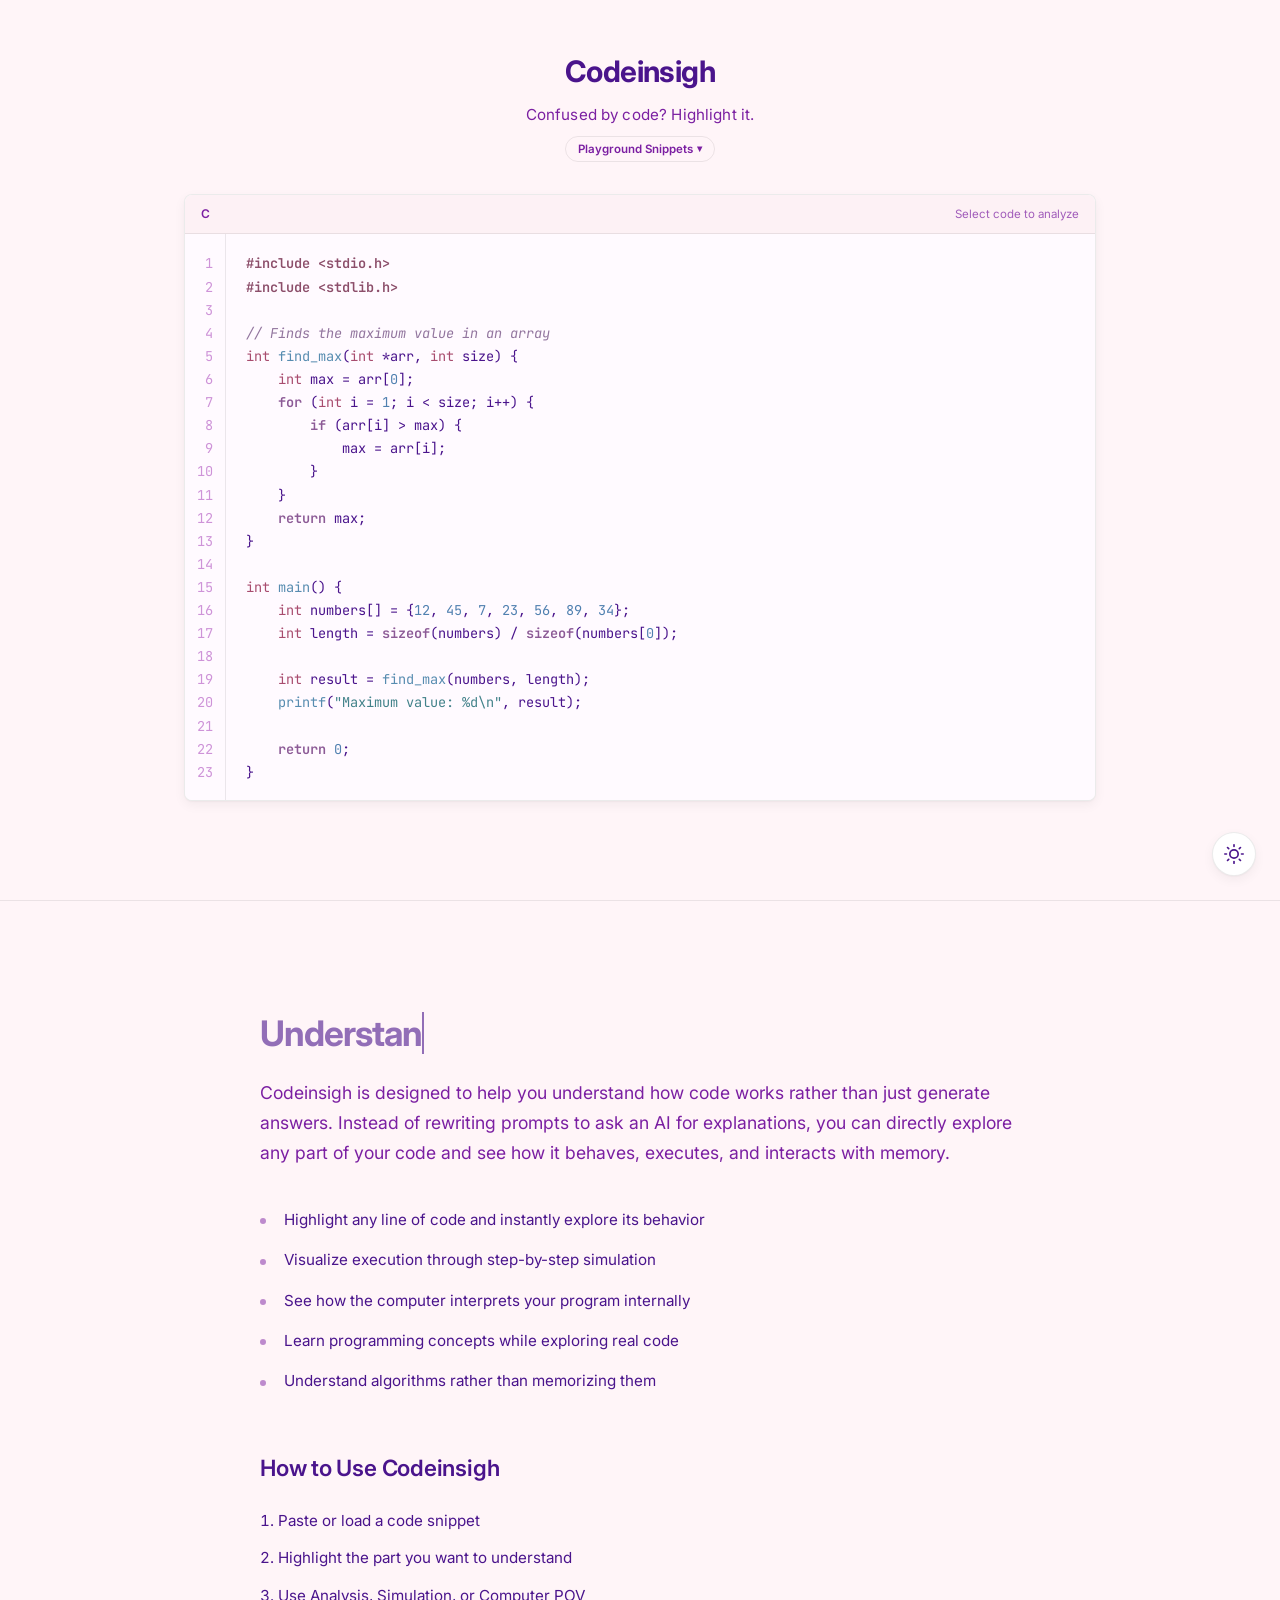
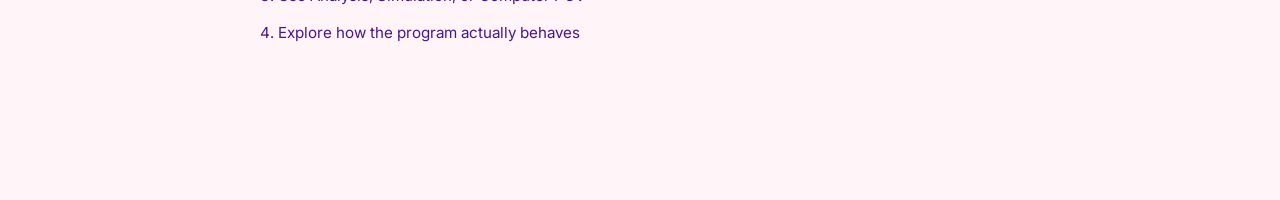
==== index.html @ f317683a "initial commit" ====
<!DOCTYPE html>
<html lang="en">

<head>
  <meta charset="UTF-8" />
  <meta name="viewport" content="width=device-width, initial-scale=1.0" />
  <title>Codeinsigh — Understand C Code</title>
  <meta name="description"
    content="Paste C code, highlight any portion, and get clear explanations. A calm, academic tool for learning C." />

  <!-- Fonts -->
  <link rel="preconnect" href="https://fonts.googleapis.com" />
  <link rel="preconnect" href="https://fonts.gstatic.com" crossorigin />
  <link
    href="https://fonts.googleapis.com/css2?family=Inter:wght@400;600;700&family=JetBrains+Mono:wght@400;600&display=swap"
    rel="stylesheet" />

  <link rel="stylesheet" href="style.css?v=15" />
</head>

<body>

  <!-- ===== Editor Page (Snap Section) ===== -->
  <div class="snap-page editor-page">
    <!-- ===== Header ===== -->
    <header class="header">
      <h1 class="header__title">Codeinsigh</h1>
      <p class="header__subtitle">Confused by code? Highlight it.</p>

      <!-- Playground Snippets dropdown trigger -->
      <div class="snip-dropdown" id="snip-dropdown">
        <button class="snip-trigger" id="snip-trigger">Playground Snippets <span class="snip-caret">▾</span></button>
        <div class="snip-menu" id="snip-menu">
          <!-- Items injected by snippets.js -->
        </div>
      </div>
    </header>

    <!-- ===== Main ===== -->
    <main class="main">

      <!-- Editor Card -->
      <div class="editor-card" id="editor-card">
        <div class="editor-card__toolbar">
          <span class="editor-card__lang">C</span>
          <div class="editor-card__toolbar-right">
            <span class="editor-card__hint">Select code to analyze</span>
          </div>
        </div>
        <div class="code-area" id="code-area">
          <div class="line-numbers" id="line-numbers" aria-hidden="true"></div>
          <div class="code-wrapper">
            <div class="code-content" id="code-editor" contenteditable="true" spellcheck="false" role="textbox"
              aria-label="C code editor"></div>
            <div class="annotation-layer" id="annotation-layer" aria-label="Code annotations"></div>
          </div>
        </div>
      </div>

      <!-- Hidden Analyze button -->
      <button class="explain-btn" id="explain-btn" style="display:none !important" aria-hidden="true">Analyze</button>

    </main>
  </div>

  <!-- ===== About Section ===== -->
  <section class="snap-page about-section">
    <div class="about-container">
      <h2 class="about-title">Understand Code, Not Just Run It</h2>
      <p class="about-intro">
        Codeinsigh is designed to help you understand how code works rather than just generate answers.
        Instead of rewriting prompts to ask an AI for explanations, you can directly explore any part of your code and see how it behaves, executes, and interacts with memory.
      </p>

      <ul class="about-benefits">
        <li>Highlight any line of code and instantly explore its behavior</li>
        <li>Visualize execution through step-by-step simulation</li>
        <li>See how the computer interprets your program internally</li>
        <li>Learn programming concepts while exploring real code</li>
        <li>Understand algorithms rather than memorizing them</li>
      </ul>

      <h3 class="about-subtitle">How to Use Codeinsigh</h3>
      <ol class="about-steps">
        <li>Paste or load a code snippet</li>
        <li>Highlight the part you want to understand</li>
        <li>Use Analysis, Simulation, or Computer POV</li>
        <li>Explore how the program actually behaves</li>
      </ol>
    </div>
  </section>

  <!-- ===== Analysis / Simulation Panel ===== -->
  <div class="panel-overlay" id="panel-overlay"></div>

  <aside class="explanation-panel" id="explanation-panel" aria-label="Analysis panel">
    <div class="panel__header">
      <!-- Tab toggles -->
      <div class="panel-tabs" id="panel-tabs">
        <button class="panel-tab panel-tab--active" id="tab-analysis" data-tab="analysis">Analysis</button>
        <button class="panel-tab" id="tab-simulate" data-tab="simulate">▶ Simulate</button>
        <button class="panel-tab" id="tab-cpov" data-tab="cpov">⚙ Computer POV</button>
      </div>
      <button class="panel__close" id="panel-close" aria-label="Close panel">&times;</button>
    </div>
    <pre class="panel__snippet" id="panel-snippet"></pre>

    <!-- Analysis view (default) -->
    <div class="panel__body panel-view" id="panel-body" data-view="analysis">
    </div>

    <!-- Simulation view -->
    <div class="panel-view panel-view--sim" id="sim-view" data-view="simulate" style="display:none">
      <div class="sim-controls" id="sim-controls">
        <button class="sim-ctrl-btn" id="sim-prev" title="Previous Step">⏮ Prev</button>
        <button class="sim-ctrl-btn sim-ctrl-btn--run" id="sim-run" title="Run All">▶ Run</button>
        <button class="sim-ctrl-btn sim-ctrl-btn--pause" id="sim-pause" title="Pause">⏸ Pause</button>
        <button class="sim-ctrl-btn" id="sim-next" title="Next Step">⏭ Next</button>
        <button class="sim-ctrl-btn sim-ctrl-btn--skip" id="sim-skip-loop" title="Skip Loop">⏩ Skip Loop</button>
      </div>
      <div class="sim-progress" id="sim-progress">
        <div class="sim-progress__bar" id="sim-progress-bar"></div>
      </div>
      <div class="sim-body" id="sim-body"></div>
    </div>

    <!-- Computer POV view -->
    <div class="panel-view panel__body" id="cpov-view" data-view="cpov" style="display:none"></div>
  </aside>

  <script src="script.js?v=15"></script>
  <script src="simulator.js?v=11"></script>
  <script src="computer-pov.js?v=10"></script>
  <script src="theme.js?v=10"></script>
  <script src="snippets.js?v=11"></script>
</body>

</html>
---- style.css ----
/* ===== Codeinsigh — Minimal C Code Analyzer ===== */

/* ---------- Reset & Base ---------- */
*,
*::before,
*::after {
  margin: 0;
  padding: 0;
  box-sizing: border-box;
}

:root {
  /* Pastel palette */
  --bg: #f5f3ef;
  --surface: #ffffff;
  --surface-alt: #f0ece6;
  --border: rgba(0,0,0,0.06);
  --text: #3b3632;
  --text-muted: #8a8279;
  --accent: #7c9a8e;
  --accent-light: #d4e4dc;
  --accent-hover: #6a877b;
  --code-bg: #faf9f7;
  --line-num: #c5bfb6;
  --selection: #c8ddd3;
  --panel-bg: #fdfcfa;
  --shadow: 0 1px 2px rgba(0,0,0,0.04), 0 4px 12px rgba(0,0,0,0.05);
  --shadow-lg: 0 4px 6px rgba(0,0,0,0.02), 0 10px 15px -3px rgba(0,0,0,0.03);
  --radius: 8px;
  --radius-sm: 6px;
  --transition: .25s cubic-bezier(.4, 0, .2, 1);

  /* Light Pink Theme (Default) */
  --bg: #fff5f8;
  --surface: #ffffff;
  --surface-alt: #fdf1f5;
  --border: rgba(0,0,0,0.08);
  --text: #4a148c;
  --text-muted: #7b1fa2;
  --accent: #fe9ec7;
  --accent-light: #fce4ec;
  --accent-hover: #f48fb1;
  --code-bg: #fffaff;
  --line-num: #ce93d8;
  --selection: #f8bbd0;
  --panel-bg: #ffffff;

  /* Syntax Highlighting (Matte Light Pink) */
  --syn-keyword: #8c5a96;
  --syn-type: #a84c6e;
  --syn-string: #42828a;
  --syn-number: #5080b0;
  --syn-comment: #92759e;
  --syn-preproc: #8c4e6a;
  --syn-function: #578cb0;
  --syn-operator: #8a6a96;
  --syn-punct: #90669c;
}

/* ---------- Themes ---------- */

[data-theme="dark"] {
  --bg: #04141c;
  --surface: #061e29;
  --surface-alt: #0a2938;
  --border: rgba(255,255,255,0.08);
  --text: #cfd8dc;
  --text-muted: #78909c;
  --accent: #4fc3f7;
  --accent-light: #13425a;
  --accent-hover: #81d4fa;
  --code-bg: #030e14;
  --line-num: #455a64;
  --selection: #1c3d4f;
  --panel-bg: #061e29;

  /* Ultra-Matte, soft dark mode syntax colors */
  --syn-keyword: #778fbc;
  --syn-type: #75a2a8;
  --syn-string: #9db58a;
  --syn-number: #c29080;
  --syn-comment: #526f7a;
  --syn-preproc: #a58eaf;
  --syn-function: #8fa1c4;
  --syn-operator: #5e828f;
  --syn-punct: #6f8a91;
}

html {
  font-size: 16px;
  scroll-behavior: smooth;
}

.snap-page {
  min-height: 100vh;
}

body {
  font-family: 'Inter', -apple-system, BlinkMacSystemFont, 'Segoe UI', sans-serif;
  background: var(--bg);
  color: var(--text);
  min-height: 100vh;
  line-height: 1.6;
  -webkit-font-smoothing: antialiased;
}

/* ---------- Header ---------- */
.header {
  text-align: center;
  padding: 3rem 1.5rem 2rem;
}

.header__title {
  font-size: 1.85rem;
  font-weight: 700;
  letter-spacing: -.02em;
  color: var(--text);
}

.header__subtitle {
  margin-top: .45rem;
  font-size: .95rem;
  color: var(--text-muted);
  font-weight: 400;
  letter-spacing: .01em;
}

/* ---------- Main Container ---------- */
.main {
  max-width: 960px;
  margin: 0 auto;
  padding: 0 1.5rem 4rem;
  position: relative;
}

/* ---------- Editor Card ---------- */
.editor-card {
  background: var(--surface);
  border: 1px solid var(--border);
  border-radius: var(--radius);
  box-shadow: var(--shadow);
  overflow: hidden;
  transition: box-shadow var(--transition);
}

.editor-card:focus-within {
  box-shadow: var(--shadow);
}

.editor-card__toolbar {
  display: flex;
  align-items: center;
  justify-content: space-between;
  padding: .6rem 1rem;
  background: var(--surface-alt);
  border-bottom: 1px solid var(--border);
}

.editor-card__lang {
  font-size: .75rem;
  font-weight: 600;
  text-transform: uppercase;
  letter-spacing: .06em;
  color: var(--text-muted);
}

.editor-card__hint {
  font-size: .72rem;
  color: var(--text-muted);
  opacity: .7;
}

.editor-card__toolbar-right {
  display: flex;
  align-items: center;
  gap: .75rem;
}

.clear-annotations-btn {
  display: none;
  padding: .25rem .6rem;
  font-size: .68rem;
  font-weight: 600;
  font-family: 'Inter', sans-serif;
  color: var(--text-muted);
  background: transparent;
  border: 1px solid var(--border);
  border-radius: 4px;
  cursor: pointer;
  transition: background var(--transition), color var(--transition), border-color var(--transition);
}

.clear-annotations-btn.visible {
  display: inline-block;
}

.clear-annotations-btn:hover {
  background: var(--surface-alt);
  color: var(--text);
  border-color: var(--line-num);
}

/* ---------- Code Area ---------- */
.code-area {
  display: flex;
  min-height: 380px;
  max-height: 65vh;
  overflow: auto;
  font-family: 'JetBrains Mono', 'Fira Code', 'Cascadia Code', 'Consolas', monospace;
  font-size: .85rem;
  line-height: 1.7;
}

.code-area::-webkit-scrollbar {
  width: 6px;
  height: 6px;
}

.code-area::-webkit-scrollbar-track {
  background: transparent;
}

.code-area::-webkit-scrollbar-thumb {
  background: var(--border);
  border-radius: 3px;
}

.line-numbers {
  flex-shrink: 0;
  padding: 1.15rem .75rem 1rem;
  text-align: right;
  user-select: none;
  color: var(--line-num);
  background: var(--code-bg);
  border-right: 1px solid var(--border);
  font-variant-numeric: tabular-nums;
  overflow: visible;
}

.line-numbers span {
  display: block;
}

.code-wrapper {
  position: relative;
  flex: 1;
  min-width: 0;
}

.code-content {
  padding: 1.15rem 1.25rem 1rem;
  background: var(--code-bg);
  white-space: pre;
  tab-size: 4;
  outline: none;
  caret-color: var(--accent);
  min-width: 0;
  min-height: 100%;
  overflow-x: auto;
  font-variant-ligatures: none;
  font-feature-settings: 'liga' 0, 'calt' 0;
}

/* ---------- Annotation Layer ---------- */
.annotation-layer {
  position: absolute;
  top: 0;
  left: 0;
  right: 0;
  bottom: 0;
  pointer-events: none;
  z-index: 5;
}

.annotation-bubble {
  position: absolute;
  right: 12px;
  display: flex;
  align-items: center;
  gap: .35rem;
  max-width: 240px;
  padding: .2rem .6rem;
  font-family: 'Inter', sans-serif;
  font-size: .68rem;
  font-weight: 500;
  line-height: 1.4;
  color: #5a6e60;
  background: #eef5ee;
  border: 1px solid #d5e5d5;
  border-radius: 4px;
  white-space: nowrap;
  overflow: hidden;
  text-overflow: ellipsis;
  pointer-events: auto;
  opacity: 0;
  transform: translateX(6px);
  animation: annotationIn .35s ease forwards;
  cursor: default;
}

.annotation-bubble::before {
  content: '←';
  flex-shrink: 0;
  font-size: .64rem;
  opacity: .5;
}

.annotation-bubble__dismiss {
  flex-shrink: 0;
  width: 14px;
  height: 14px;
  margin-left: .15rem;
  border: none;
  background: transparent;
  font-size: .6rem;
  color: #8aa88a;
  cursor: pointer;
  display: flex;
  align-items: center;
  justify-content: center;
  border-radius: 50%;
  transition: background var(--transition), color var(--transition);
  padding: 0;
}

.annotation-bubble__dismiss:hover {
  background: #d5e5d5;
  color: #3b5e3b;
}

@keyframes annotationIn {
  to {
    opacity: 1;
    transform: translateX(0);
  }
}

.code-content::selection {
  background: var(--selection);
}

.code-content *::selection {
  background: var(--selection);
}

/* Placeholder state */
.code-content:empty::before {
  content: '// Paste your C code here…';
  color: var(--line-num);
  pointer-events: none;
}

/* ---------- Syntax Highlighting (C) ---------- */
.syn-keyword {
  color: var(--syn-keyword);
  font-weight: 600;
}

.syn-type {
  color: var(--syn-type);
}

.syn-string {
  color: var(--syn-string);
}

.syn-number {
  color: var(--syn-number);
}

.syn-comment {
  color: var(--syn-comment);
  font-style: italic;
}

.syn-preproc {
  color: var(--syn-preproc);
  font-weight: 600;
}

.syn-function {
  color: var(--syn-function);
}

.syn-operator {
  color: var(--syn-operator);
}

.syn-punct {
  color: var(--syn-punct);
}

/* ---------- Floating Analyze Button ---------- */
.explain-btn {
  position: absolute;
  display: none;
  align-items: center;
  gap: .35rem;
  padding: .4rem .85rem;
  font-size: .78rem;
  font-weight: 600;
  font-family: 'Inter', sans-serif;
  color: var(--surface);
  background: var(--accent);
  border: none;
  border-radius: var(--radius-sm);
  cursor: pointer;
  box-shadow: var(--shadow);
  z-index: 100;
  transition: background var(--transition), transform var(--transition), opacity var(--transition);
  opacity: 0;
  transform: translateY(4px);
  white-space: nowrap;
}

.explain-btn.visible {
  display: flex;
  opacity: 1;
  transform: translateY(0);
}

.explain-btn:hover {
  background: var(--accent-hover);
}

.explain-btn::before {
  content: '⌕';
  font-size: .82rem;
  font-weight: 700;
}

/* Loading state */
.explain-btn.loading {
  pointer-events: none;
  opacity: .75;
}

.explain-btn.loading::before {
  content: '';
  width: 12px;
  height: 12px;
  border: 2px solid rgba(255, 255, 255, .3);
  border-top-color: #fff;
  border-radius: 50%;
  animation: btnSpin .6s linear infinite;
}

@keyframes btnSpin {
  to {
    transform: rotate(360deg);
  }
}

/* ---------- Explanation Panel ---------- */
.panel-overlay {
  position: fixed;
  inset: 0;
  background: rgba(59, 54, 50, .12);
  z-index: 200;
  opacity: 0;
  pointer-events: none;
  transition: opacity .3s ease;
}

.panel-overlay.open {
  opacity: 1;
  pointer-events: auto;
}

.explanation-panel {
  position: fixed;
  top: 0;
  right: 0;
  width: min(440px, 90vw);
  height: 100vh;
  background: var(--panel-bg);
  box-shadow: var(--shadow);
  z-index: 210;
  opacity: 0;
  transform: translateX(100%);
  transition: transform .4s cubic-bezier(.4, 0, .2, 1), opacity .4s cubic-bezier(.4, 0, .2, 1);
  display: flex;
  flex-direction: column;
  overflow: hidden;
}

.explanation-panel.open {
  transform: translateX(0);
  opacity: 1;
}

/* Panel header */
.panel__header {
  display: flex;
  align-items: center;
  justify-content: space-between;
  padding: .75rem 1.25rem;
  border-bottom: 1px solid var(--border);
  gap: .5rem;
  flex-shrink: 0;
}

.panel__title {
  font-size: 1rem;
  font-weight: 700;
  color: var(--text);
}

.panel__close {
  width: 30px;
  height: 30px;
  border: none;
  background: var(--surface-alt);
  border-radius: 50%;
  font-size: .9rem;
  color: var(--text-muted);
  cursor: pointer;
  display: flex;
  align-items: center;
  justify-content: center;
  transition: background var(--transition), color var(--transition);
}

.panel__close:hover {
  background: var(--border);
  color: var(--text);
}

/* Selected code snippet */
.panel__snippet {
  margin: 1rem 1.5rem 0;
  padding: .75rem 1rem;
  background: var(--code-bg);
  border: 1px solid var(--border);
  border-radius: var(--radius-sm);
  font-family: 'JetBrains Mono', 'Fira Code', monospace;
  font-size: .78rem;
  line-height: 1.6;
  white-space: pre-wrap;
  word-break: break-word;
  color: var(--text);
  max-height: 120px;
  overflow-y: auto;
  flex-shrink: 0;
}

/* Panel body */
.panel__body {
  flex: 1;
  overflow-y: auto;
  padding: 1.25rem 1.5rem 2rem;
}

.panel__body::-webkit-scrollbar {
  width: 5px;
}

.panel__body::-webkit-scrollbar-thumb {
  background: var(--border);
  border-radius: 3px;
}

/* ---- Insight Cards (shared) ---- */
.insight-card {
  background: var(--surface);
  border: 1px solid var(--border);
  border-radius: var(--radius-sm);
  padding: 1rem 1.15rem;
  margin-bottom: .85rem;
  transition: box-shadow var(--transition);
}

.insight-card:hover {
  box-shadow: var(--shadow);
}

.insight-card__label {
  display: flex;
  align-items: center;
  gap: .45rem;
  font-size: .68rem;
  font-weight: 700;
  text-transform: uppercase;
  letter-spacing: .07em;
  margin-bottom: .65rem;
}

.insight-card__label::before {
  content: '';
  width: 3px;
  height: 14px;
  border-radius: 2px;
  flex-shrink: 0;
}

/* ---- Quick Role ---- */
.insight-card--role .insight-card__label {
  color: #7c9a8e;
}

.insight-card--role .insight-card__label::before {
  background: #7c9a8e;
}

.insight-card__role-text {
  font-size: .84rem;
  line-height: 1.55;
  color: var(--text);
}

/* ---- Concepts Detected (tags / chips) ---- */
.insight-card--concepts .insight-card__label {
  color: var(--syn-keyword);
}

.insight-card--concepts .insight-card__label::before {
  background: var(--syn-keyword);
}

.concept-chips {
  display: flex;
  flex-wrap: wrap;
  gap: .4rem;
}

.concept-chip {
  display: inline-block;
  padding: .25rem .5rem .25rem .65rem;
  font-size: .72rem;
  font-weight: 500;
  color: var(--text);
  background: var(--surface);
  border: 1px solid var(--border);
  border-left: 3px solid var(--syn-keyword);
  border-radius: 4px;
  white-space: nowrap;
  line-height: 1.4;
  transition: transform var(--transition), box-shadow var(--transition), border-color var(--transition);
}

.concept-chip:hover {
  transform: translateY(-1px);
  box-shadow: var(--shadow);
  border-color: var(--syn-keyword);
}

/* ---- Execution Steps (numbered) ---- */
.insight-card--steps .insight-card__label {
  color: #6b8fa3;
}

.insight-card--steps .insight-card__label::before {
  background: #6b8fa3;
}

.step-list {
  list-style: none;
  counter-reset: step-counter;
  padding: 0;
  margin: 0;
}

.step-list__item {
  counter-increment: step-counter;
  display: flex;
  align-items: flex-start;
  gap: .6rem;
  padding: .4rem 0;
  font-size: .82rem;
  line-height: 1.5;
  color: var(--text);
}

.step-list__item+.step-list__item {
  border-top: 1px solid var(--border);
}

.step-list__item::before {
  content: counter(step-counter);
  flex-shrink: 0;
  display: flex;
  align-items: center;
  justify-content: center;
  width: 22px;
  height: 22px;
  margin-top: 1px;
  font-size: .68rem;
  font-weight: 700;
  color: #5a7f91;
  background: #dfedf3;
  border-radius: 50%;
}

/* ---- Possible Mistakes (bullets) ---- */
.insight-card--mistakes .insight-card__label {
  color: #b07d62;
}

.insight-card--mistakes .insight-card__label::before {
  background: #b07d62;
}

.mistake-list {
  list-style: none;
  padding: 0;
  margin: 0;
}

.mistake-list__item {
  display: flex;
  align-items: flex-start;
  gap: .55rem;
  padding: .35rem 0;
  font-size: .82rem;
  line-height: 1.5;
  color: var(--text);
}

.mistake-list__item::before {
  content: '';
  flex-shrink: 0;
  width: 6px;
  height: 6px;
  margin-top: 7px;
  background: #d4a88a;
  border-radius: 50%;
}

/* ---- Variable Flow Card ---- */
.insight-card--variable-flow .insight-card__label {
  color: #c0896a;
}

.insight-card--variable-flow .insight-card__label::before {
  background: #c0896a;
}

.var-flow-group {
  padding: .6rem 0;
  border-bottom: 1px solid var(--border);
}

.var-flow-group:last-child {
  border-bottom: none;
  padding-bottom: 0;
}

.var-flow-var-name {
  display: inline-block;
  padding: .2rem .55rem;
  font-family: 'JetBrains Mono', 'Fira Code', monospace;
  font-size: .74rem;
  font-weight: 600;
  color: #5a4a3a;
  background: #f5ebe0;
  border: 1px solid #e8ddd0;
  border-radius: 6px;
  margin-bottom: .5rem;
}

.var-flow-entry {
  display: flex;
  align-items: flex-start;
  gap: .5rem;
  padding: .35rem 0;
  cursor: pointer;
  border-radius: var(--radius-sm);
  transition: background var(--transition);
}

.var-flow-entry:hover {
  background: var(--surface-alt);
}

.var-flow-label {
  flex-shrink: 0;
  display: inline-block;
  padding: .15rem .5rem;
  font-size: .62rem;
  font-weight: 700;
  text-transform: uppercase;
  letter-spacing: .04em;
  border-radius: 4px;
  line-height: 1.5;
  margin-top: 2px;
  white-space: nowrap;
}

.var-flow-label--initialization {
  color: #4a7a62;
  background: #ddf0e4;
}

.var-flow-label--modification {
  color: #8a6530;
  background: #faecd8;
}

.var-flow-label--usage {
  color: #506a8a;
  background: #dde8f5;
}

.var-flow-code {
  font-family: 'JetBrains Mono', 'Fira Code', monospace;
  font-size: .74rem;
  line-height: 1.55;
  color: var(--text);
  word-break: break-all;
}

/* ---- Editor Variable Highlight ---- */
mark.var-highlight {
  background: rgba(200, 221, 211, .45);
  border-radius: 3px;
  padding: 0 1px;
  color: inherit;
}

/* ---- Line Flash (hover-to-scroll) ---- */
.var-line-flash {
  position: absolute;
  left: 0;
  right: 0;
  background: rgba(124, 154, 142, .18);
  pointer-events: none;
  border-radius: 3px;
  animation: lineFlash .8s ease forwards;
}

@keyframes lineFlash {
  0%   { opacity: 0; }
  30%  { opacity: 1; }
  100% { opacity: 0; }
}

/* 5th card stagger */
.insight-card:nth-child(5) {
  animation-delay: .24s;
}

/* 6th card stagger */
.insight-card:nth-child(6) {
  animation-delay: .30s;
}

/* ---- Memory View Card ---- */
.insight-card--memory .insight-card__label {
  color: #6b8fa3;
}

.insight-card--memory .insight-card__label::before {
  background: #6b8fa3;
}

.mem-diagram {
  display: flex;
  flex-direction: column;
  gap: .75rem;
}

.mem-cells {
  display: flex;
  flex-wrap: wrap;
  gap: .6rem;
}

.mem-cell {
  flex: 1 1 120px;
  max-width: 180px;
  padding: .65rem .75rem;
  border-radius: 4px;
  border: 1.5px solid;
  transition: transform var(--transition), box-shadow var(--transition);
}

.mem-cell:hover {
  transform: translateY(-2px);
  box-shadow: var(--shadow);
}

/* Variable cell */
.mem-cell--var {
  background: var(--surface);
  border-color: var(--border);
}

/* Pointer cell */
.mem-cell--ptr {
  background: var(--surface-alt);
  border-color: var(--border);
}

.mem-cell__name {
  font-family: 'JetBrains Mono', 'Fira Code', monospace;
  font-size: .8rem;
  font-weight: 700;
  color: var(--text);
  margin-bottom: .35rem;
  display: flex;
  align-items: center;
  gap: .4rem;
}

.mem-cell__ptr-badge {
  font-size: .56rem;
  font-weight: 700;
  text-transform: uppercase;
  letter-spacing: .04em;
  color: var(--surface);
  background: var(--text-muted);
  padding: .1rem .35rem;
  border-radius: 6px;
  line-height: 1.3;
}

.mem-cell__row {
  font-size: .72rem;
  line-height: 1.6;
  color: var(--text-muted);
}

.mem-cell__key {
  font-weight: 600;
  color: var(--text-muted);
}

.mem-cell__val {
  font-family: 'JetBrains Mono', 'Fira Code', monospace;
  color: var(--text);
  font-weight: 500;
}

.mem-cell__addr {
  font-family: 'JetBrains Mono', 'Fira Code', monospace;
  color: var(--syn-keyword);
  font-weight: 500;
}

/* Arrow connections */
.mem-arrows {
  display: flex;
  flex-direction: column;
  gap: .35rem;
  padding: .35rem 0;
}

.mem-arrow {
  display: flex;
  align-items: center;
  gap: .45rem;
  padding: .25rem .5rem;
  font-size: .72rem;
  background: var(--surface-alt);
  border-radius: 8px;
}

.mem-arrow__from,
.mem-arrow__to {
  font-family: 'JetBrains Mono', 'Fira Code', monospace;
  font-weight: 600;
  color: var(--text);
}

.mem-arrow__line {
  color: #7c9a8e;
  font-size: .8rem;
  letter-spacing: -.05em;
}

/* ---------- Responsive ---------- */
@media (max-width: 640px) {
  .header {
    padding: 2rem 1rem 1.5rem;
  }

  .header__title {
    font-size: 1.5rem;
  }

  .main {
    padding: 0 .75rem 3rem;
  }

  .code-area {
    min-height: 260px;
    font-size: .8rem;
  }

  .explanation-panel {
    width: 100vw;
  }
}

/* ---------- Subtle entrance animation ---------- */
@keyframes fadeUp {
  from {
    opacity: 0;
    transform: translateY(12px);
  }

  to {
    opacity: 1;
    transform: translateY(0);
  }
}

.editor-card {
  animation: fadeUp .5s ease both;
}

.insight-card {
  animation: fadeUp .4s ease both;
}

.insight-card:nth-child(2) {
  animation-delay: .06s;
}

.insight-card:nth-child(3) {
  animation-delay: .12s;
}

.insight-card:nth-child(4) {
  animation-delay: .18s;
}

/* ==========================================================
   CODE EXECUTION SIMULATOR
   ========================================================== */

/* ---- Toolbar Simulate button (removed — now in panel tabs) ---- */

/* ---- Panel tabs ---- */
.panel-tabs {
  display: flex;
  align-items: center;
  gap: .25rem;
}

.panel-tab {
  padding: .3rem .7rem;
  font-size: .7rem;
  font-weight: 600;
  font-family: 'Inter', sans-serif;
  border: 1px solid var(--border);
  border-radius: 4px;
  background: var(--surface);
  color: var(--text-muted);
  cursor: pointer;
  white-space: nowrap;
  transition: background var(--transition), color var(--transition), border-color var(--transition);
}

.panel-tab:hover {
  background: var(--surface-alt);
  color: var(--text);
}

.panel-tab--active {
  color: var(--text);
  background: var(--accent-light);
  border-color: var(--accent);
}

.panel-tab--active:hover {
  background: var(--surface-alt);
}
.sim-panel__header {
  display: none;
}

/* ==========================================================
   THEME SWITCHER
   ========================================================== */
.theme-switcher-btn {
  position: fixed;
  bottom: 1.5rem;
  right: 1.5rem;
  width: 44px;
  height: 44px;
  border-radius: 50%;
  background: var(--surface);
  color: var(--text);
  border: 1px solid var(--border);
  box-shadow: var(--shadow);
  display: flex;
  align-items: center;
  justify-content: center;
  cursor: pointer;
  z-index: 1000;
  transition: transform var(--transition), background var(--transition), border-color var(--transition);
}

.theme-switcher-btn:hover {
  transform: scale(1.1);
  background: var(--surface-alt);
  border-color: var(--accent);
}

.theme-switcher-btn svg {
  width: 20px;
  height: 20px;
}
/* ---- Controls ---- */
.sim-controls {
  display: flex;
  align-items: center;
  gap: .35rem;
  flex-wrap: wrap;
  padding: .65rem 1rem;
  border-bottom: 1px solid var(--border);
  background: var(--surface-alt);
}

.sim-ctrl-btn {
  padding: .2rem .55rem;
  font-size: .64rem;
  font-weight: 600;
  font-family: 'Inter', sans-serif;
  border: 1px solid var(--border);
  border-radius: 12px;
  background: var(--surface);
  color: var(--text-muted);
  cursor: pointer;
  white-space: nowrap;
  transition: background var(--transition), color var(--transition), border-color var(--transition);
}

.sim-ctrl-btn:hover {
  background: var(--surface-alt);
  color: var(--text);
  border-color: var(--line-num);
}

.sim-ctrl-btn--run {
  color: #4a7a62;
  background: #e8f5ec;
  border-color: #c0dcc8;
}

.sim-ctrl-btn--run:hover {
  background: #d4ecd8;
}

.sim-ctrl-btn--pause {
  display: none;
  color: #8a6530;
  background: #faecd8;
  border-color: #e8d4b0;
}

.sim-ctrl-btn--skip {
  display: none;
  color: #506a8a;
  background: #e4edf5;
  border-color: #c2d4e4;
}

/* ---- Progress bar ---- */
.sim-progress {
  height: 3px;
  background: var(--border);
}

.sim-progress__bar {
  height: 100%;
  width: 0;
  background: var(--accent);
  border-radius: 2px;
  transition: width .3s ease;
}

/* ---- Step body ---- */
.sim-body {
  max-height: calc(100vh - 280px);
  overflow-y: auto;
  padding: .75rem 1rem 1rem;
}

.sim-body::-webkit-scrollbar {
  width: 5px;
}

.sim-body::-webkit-scrollbar-thumb {
  background: var(--border);
  border-radius: 3px;
}

/* ---- Simulation view inside panel ---- */
.panel-view--sim {
  flex: 1;
  display: flex;
  flex-direction: column;
  overflow: hidden;
}

.sim-empty {
  text-align: center;
  padding: 2rem 1rem;
  font-size: .78rem;
  color: var(--text-muted);
  font-style: italic;
}

/* ---- Step cards ---- */
.sim-step {
  padding: .6rem .75rem;
  margin-bottom: .5rem;
  border: 1px solid var(--border);
  border-radius: var(--radius-sm);
  background: var(--surface);
  transition: border-color var(--transition), box-shadow var(--transition), background var(--transition);
  opacity: .6;
}

.sim-step--active {
  opacity: 1;
  border-color: var(--accent);
  box-shadow: var(--shadow);
  background: #fafff8;
}

.sim-step__head {
  display: flex;
  align-items: flex-start;
  gap: .5rem;
  margin-bottom: .3rem;
}

.sim-step__num {
  flex-shrink: 0;
  display: inline-flex;
  align-items: center;
  justify-content: center;
  min-width: 48px;
  padding: .15rem .4rem;
  font-size: .6rem;
  font-weight: 700;
  color: #5a7f91;
  background: #dfedf3;
  border-radius: 8px;
  white-space: nowrap;
}

.sim-step__line {
  font-family: 'JetBrains Mono', 'Fira Code', monospace;
  font-size: .72rem;
  color: var(--text);
  word-break: break-all;
  line-height: 1.5;
}

.sim-step__desc {
  font-size: .68rem;
  color: var(--text-muted);
  margin-bottom: .3rem;
  font-style: italic;
}

.sim-step__state {
  display: flex;
  flex-wrap: wrap;
  gap: .3rem;
}

.sim-val {
  display: inline-block;
  padding: .15rem .45rem;
  font-family: 'JetBrains Mono', 'Fira Code', monospace;
  font-size: .66rem;
  font-weight: 500;
  color: var(--text);
  background: var(--surface-alt);
  border-radius: 6px;
  line-height: 1.4;
}

.sim-val--changed {
  color: #4a7a62;
  background: #ddf0e4;
  font-weight: 700;
}

/* ---- Line highlight in editor ---- */
.sim-line-highlight {
  position: absolute;
  left: 0;
  right: 0;
  background: rgba(124, 154, 142, .15);
  border-left: 3px solid var(--accent);
  pointer-events: none;
  z-index: 4;
  animation: simLinePulse 1s ease infinite alternate;
}

@keyframes simLinePulse {
  from { background: rgba(124, 154, 142, .10); }
  to   { background: rgba(124, 154, 142, .22); }
}

/* ---- Loop summary ---- */
.sim-loop-summary {
  padding: .7rem .8rem;
  margin-top: .5rem;
  border: 1px solid #e8d4b0;
  border-radius: var(--radius-sm);
  background: #fffbf3;
}

.sim-loop-summary__title {
  font-size: .72rem;
  font-weight: 700;
  color: #8a6530;
  margin-bottom: .3rem;
}

.sim-loop-summary__info {
  font-size: .68rem;
  color: var(--text-muted);
  margin-bottom: .3rem;
}

.sim-loop-upd {
  font-size: .68rem;
  color: var(--text);
  padding: .15rem 0;
  border-top: 1px solid #f0e4d0;
}

.sim-loop-summary__final {
  font-family: 'JetBrains Mono', 'Fira Code', monospace;
  font-size: .68rem;
  font-weight: 600;
  color: #4a7a62;
  margin-top: .4rem;
  padding-top: .4rem;
  border-top: 1px solid #e8d4b0;
}

/* ==========================================================
   COMPUTER POV
   ========================================================== */

/* ---- Card accents ---- */

.cpov-card--instr .insight-card__label { color: #5a7f91; }
.cpov-card--instr .insight-card__label::before { background: #5a7f91; }

.cpov-card--exec .insight-card__label { color: #7a6f91; }
.cpov-card--exec .insight-card__label::before { background: #7a6f91; }

.cpov-card--mem .insight-card__label { color: #4a7a62; }
.cpov-card--mem .insight-card__label::before { background: #4a7a62; }

.cpov-card--logic .insight-card__label { color: #8a6530; }
.cpov-card--logic .insight-card__label::before { background: #8a6530; }

/* ---- Card body ---- */
.cpov-card__body {
  display: flex;
  flex-direction: column;
  gap: .6rem;
}

/* ---- Line blocks (per-line breakdown) ---- */
.cpov-line-block {
  padding: .45rem .55rem;
  border-left: 2px solid var(--border);
  margin-bottom: .25rem;
}

.cpov-line-original {
  display: flex;
  align-items: baseline;
  gap: .4rem;
  margin-bottom: .3rem;
  flex-wrap: wrap;
}

.cpov-line-label {
  font-size: .6rem;
  font-weight: 700;
  text-transform: uppercase;
  letter-spacing: .04em;
  color: var(--text-muted);
  flex-shrink: 0;
}

.cpov-line-original code {
  font-family: 'JetBrains Mono', 'Fira Code', monospace;
  font-size: .72rem;
  color: var(--text);
  word-break: break-all;
}

/* ---- Bullet list ---- */
.cpov-list {
  margin: 0;
  padding: 0 0 0 1.1rem;
  list-style: disc;
  display: flex;
  flex-direction: column;
  gap: .2rem;
}

.cpov-list li {
  font-size: .72rem;
  line-height: 1.55;
  color: var(--text);
}

.cpov-list li code {
  font-family: 'JetBrains Mono', 'Fira Code', monospace;
  font-size: .7rem;
  background: var(--surface-alt);
  padding: .05rem .3rem;
  border-radius: 4px;
  color: var(--text);
}

/* ---- Memory table ---- */
.cpov-mem-table {
  display: flex;
  flex-direction: column;
  gap: .2rem;
}

/* ... empty block cleanup ... */

.cpov-mem-group {
  display: flex;
  align-items: center;
  gap: .5rem;
  padding: .3rem 0 .1rem;
  border-top: 1px solid var(--border);
  margin-top: .2rem;
}

.cpov-mem-group:first-child {
  border-top: none;
  margin-top: 0;
}

.cpov-mem-name {
  font-family: 'JetBrains Mono', 'Fira Code', monospace;
  font-size: .76rem;
  font-weight: 700;
  color: var(--text);
  display: flex;
  align-items: center;
  gap: .3rem;
}

.cpov-mem-row {
  display: flex;
  align-items: center;
  gap: .5rem;
  padding: .1rem .5rem;
  font-size: .7rem;
}

.cpov-mem-key {
  font-family: 'JetBrains Mono', 'Fira Code', monospace;
  color: var(--text-muted);
  min-width: 70px;
}

.cpov-mem-val {
  font-family: 'JetBrains Mono', 'Fira Code', monospace;
  font-weight: 600;
  color: var(--text);
}

.cpov-mem-addr {
  font-family: 'JetBrains Mono', 'Fira Code', monospace;
  font-size: .65rem;
  color: #8b6bb0;
  margin-left: auto;
}

.cpov-mem-badge {
  font-size: .55rem;
  font-weight: 700;
  text-transform: uppercase;
  letter-spacing: .04em;
  color: #506a8a;
  background: #d6e3f0;
  padding: .1rem .3rem;
  border-radius: 5px;
}

/* ==========================================================
   PLAYGROUND SNIPPETS DROPDOWN
   ========================================================== */

.snip-dropdown {
  position: relative;
  display: inline-block;
  margin-top: .5rem;
}

/* ---- Trigger button ---- */
.snip-trigger {
  display: inline-flex;
  align-items: center;
  gap: .25rem;
  padding: .3rem .75rem;
  font-size: .72rem;
  font-weight: 600;
  font-family: 'Inter', sans-serif;
  color: var(--text-muted);
  background: transparent;
  border: 1px solid var(--border);
  border-radius: 16px;
  cursor: pointer;
  transition: color .2s ease, border-color .2s ease, background .2s ease;
}

.snip-trigger:hover {
  color: var(--text);
  border-color: var(--accent);
  background: var(--surface);
}

.snip-dropdown--open .snip-trigger {
  color: var(--text);
  border-color: var(--accent);
  background: var(--surface);
}

.snip-caret {
  font-size: .6rem;
  transition: transform .2s ease;
}

.snip-dropdown--open .snip-caret {
  transform: rotate(180deg);
}

/* ---- Dropdown menu panel ---- */
.snip-menu {
  position: absolute;
  top: calc(100% + .4rem);
  left: 0;
  min-width: 260px;
  background: var(--surface);
  border: 1px solid var(--border);
  border-radius: var(--radius);
  box-shadow: var(--shadow);
  z-index: 200;
  opacity: 0;
  visibility: hidden;
  transform: translateY(-4px);
  transition: opacity .2s ease, transform .2s ease, visibility .2s;
  padding: .35rem 0;
}

.snip-dropdown--open .snip-menu {
  opacity: 1;
  visibility: visible;
  transform: translateY(0);
}

/* ---- Menu items ---- */
.snip-item {
  display: flex;
  flex-direction: column;
  gap: .05rem;
  width: 100%;
  padding: .45rem .85rem;
  border: none;
  background: none;
  cursor: pointer;
  text-align: left;
  font-family: 'Inter', sans-serif;
  transition: background .15s ease;
}

.snip-item:hover {
  background: var(--surface-alt);
}

.snip-item__name {
  font-size: .72rem;
  font-weight: 600;
  color: var(--text);
}

.snip-item__desc {
  font-size: .6rem;
  color: var(--text-muted);
  line-height: 1.35;
}

/* ---------- About Section ---------- */
.about-section {
  width: 100%;
  padding: 6rem 1.5rem 8rem;
  background-color: var(--bg);
  color: var(--text);
  border-top: 1px solid var(--border);
  display: flex;
  flex-direction: column;
  justify-content: center;
  will-change: background-color;
}

.about-container {
  max-width: 760px;
  margin: 0 auto;
  will-change: opacity, transform;
}

.about-title {
  font-size: 2.2rem;
  font-weight: 700;
  letter-spacing: -.03em;
  color: var(--text);
  margin-bottom: 1.5rem;
  line-height: 1.2;
}

.about-intro {
  font-size: 1.1rem;
  line-height: 1.7;
  color: var(--text-muted);
  margin-bottom: 2.5rem;
}

.about-benefits {
  list-style: none;
  padding: 0;
  margin: 0 0 3.5rem 0;
}

.about-benefits li {
  position: relative;
  padding-left: 1.5rem;
  margin-bottom: 1rem;
  font-size: 0.95rem;
  line-height: 1.6;
  color: var(--text);
}

.about-benefits li::before {
  content: '';
  position: absolute;
  left: 0;
  top: 0.65rem;
  width: 6px;
  height: 6px;
  border-radius: 50%;
  background: var(--text-muted);
  opacity: 0.5;
}

.about-subtitle {
  font-size: 1.4rem;
  font-weight: 600;
  letter-spacing: -.01em;
  color: var(--text);
  margin-bottom: 1.5rem;
}

.about-steps {
  list-style: decimal inside;
  padding: 0;
  margin: 0;
  color: var(--text-muted);
}

.about-steps li {
  margin-bottom: 0.8rem;
  font-size: 0.95rem;
  line-height: 1.6;
  color: var(--text);
}

/* Typing Title Cursor State */
.about-title {
  border-right: 2px solid transparent;
  display: inline-block;
}

.about-title.is-typing {
  border-right-color: currentColor;
  opacity: 0.6;
}
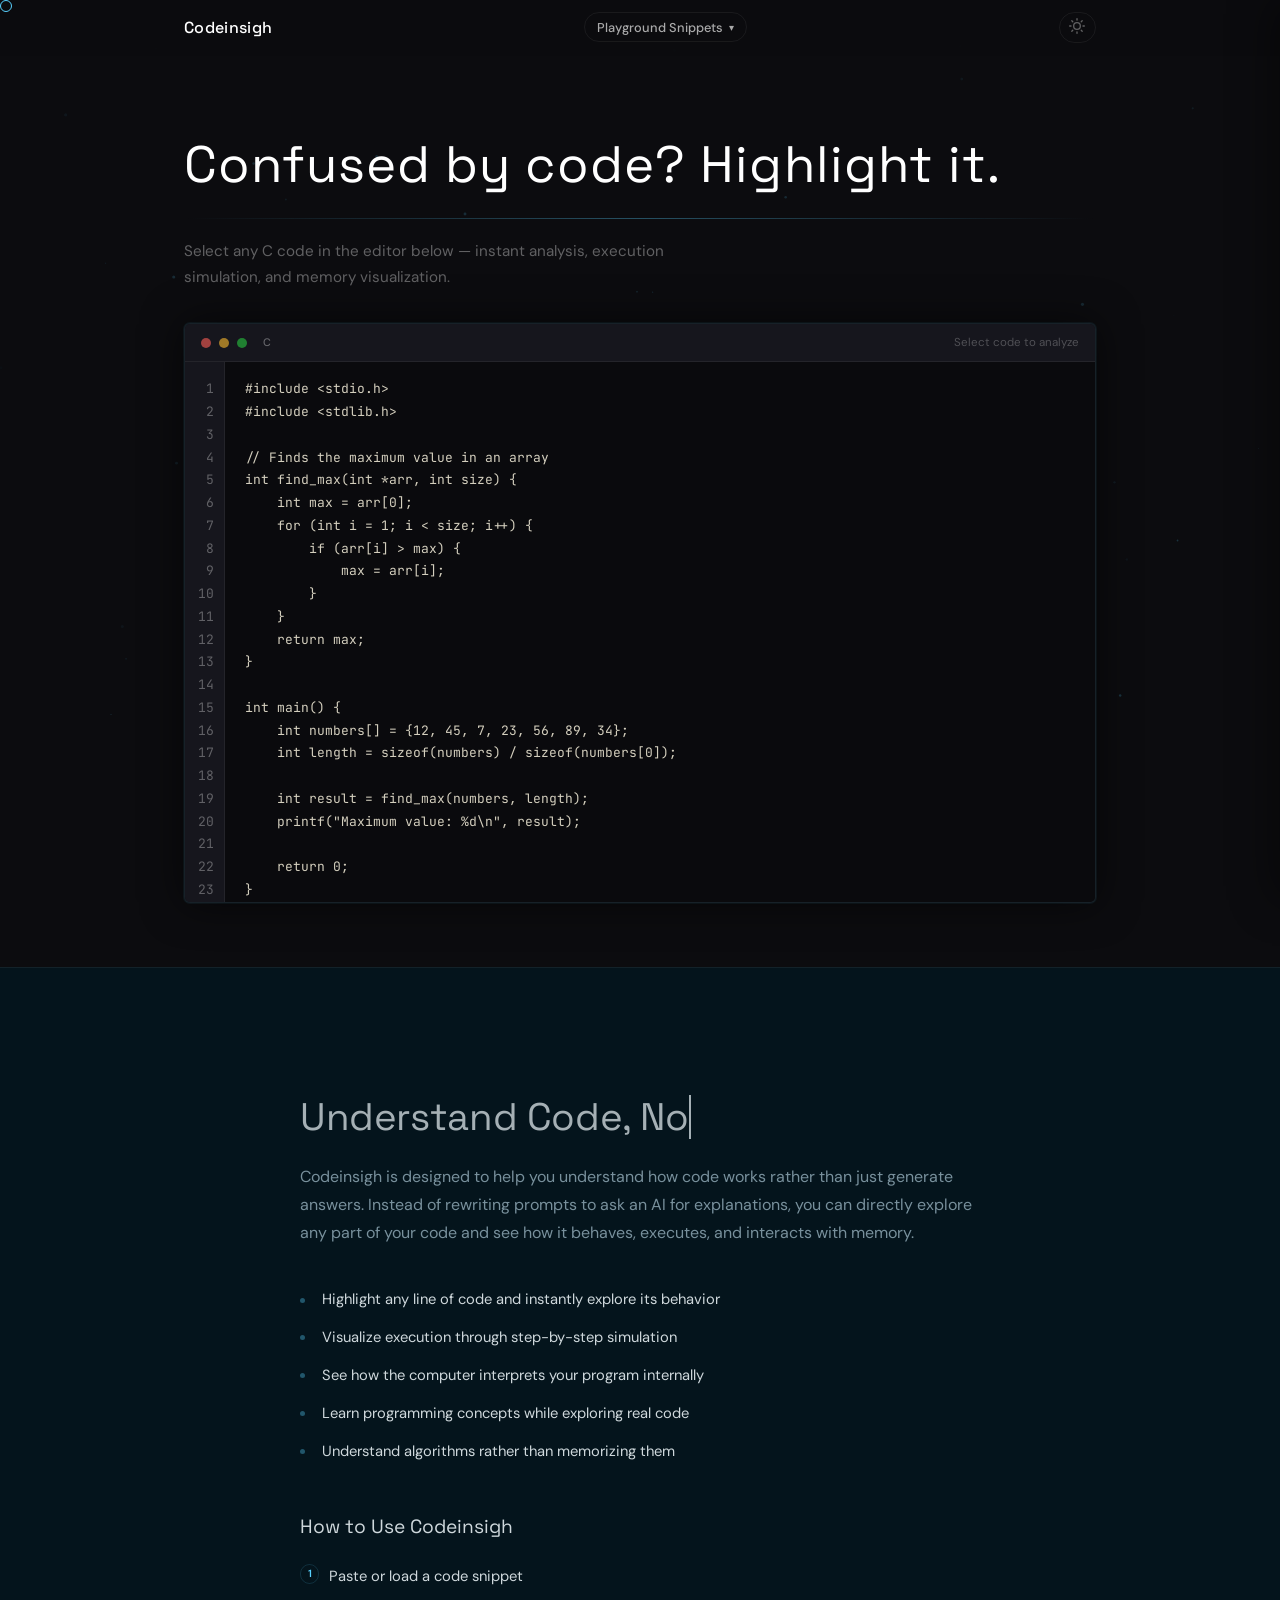
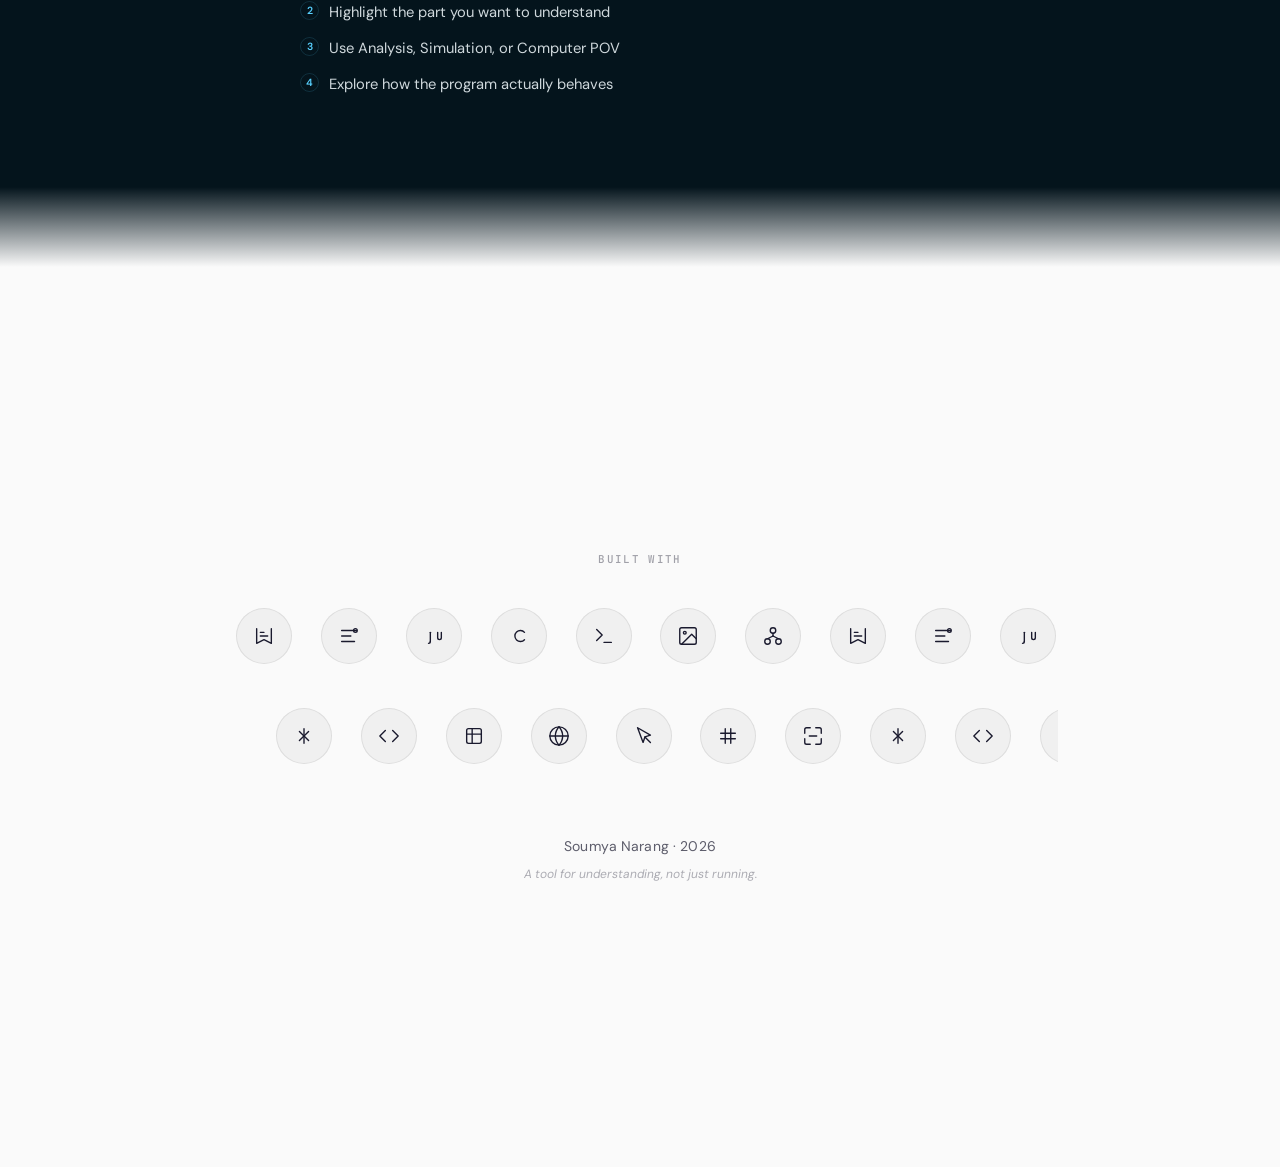
==== commit 7b7fb77e: "fix: seamless marquee and dynamic analyzer" ====
--- a/index.html
+++ b/index.html
@@ -6,47 +6,72 @@
   <meta name="viewport" content="width=device-width, initial-scale=1.0" />
   <title>Codeinsigh — Understand C Code</title>
   <meta name="description"
-    content="Paste C code, highlight any portion, and get clear explanations. A calm, academic tool for learning C." />
+    content="Paste C code, highlight any portion, and get clear explanations. A precision tool for understanding code." />
 
   <!-- Fonts -->
   <link rel="preconnect" href="https://fonts.googleapis.com" />
   <link rel="preconnect" href="https://fonts.gstatic.com" crossorigin />
   <link
-    href="https://fonts.googleapis.com/css2?family=Inter:wght@400;600;700&family=JetBrains+Mono:wght@400;600&display=swap"
+    href="https://fonts.googleapis.com/css2?family=DM+Sans:ital,wght@0,400;0,500;1,400&family=Space+Grotesk:wght@400;500&family=JetBrains+Mono:wght@400;500&display=swap"
     rel="stylesheet" />
 
-  <link rel="stylesheet" href="style.css?v=15" />
+  <link rel="stylesheet" href="style.css?v=23" />
 </head>
 
 <body>
+  <!-- Custom cursor -->
+  <div class="custom-cursor" id="custom-cursor"></div>
 
-  <!-- ===== Editor Page (Snap Section) ===== -->
+  <!-- Particle canvas -->
+  <canvas class="particle-canvas" id="particle-canvas" aria-hidden="true"></canvas>
+
+  <!-- ===== Editor Page ===== -->
   <div class="snap-page editor-page">
+
     <!-- ===== Header ===== -->
-    <header class="header">
-      <h1 class="header__title">Codeinsigh</h1>
-      <p class="header__subtitle">Confused by code? Highlight it.</p>
+    <header class="header" id="site-header">
+      <div class="header__inner">
+        <span class="header__wordmark">Codeinsigh</span>
 
-      <!-- Playground Snippets dropdown trigger -->
-      <div class="snip-dropdown" id="snip-dropdown">
-        <button class="snip-trigger" id="snip-trigger">Playground Snippets <span class="snip-caret">▾</span></button>
-        <div class="snip-menu" id="snip-menu">
-          <!-- Items injected by snippets.js -->
+        <!-- Playground Snippets dropdown trigger -->
+        <div class="snip-dropdown" id="snip-dropdown">
+          <button class="snip-trigger" id="snip-trigger">Playground Snippets <span class="snip-caret">▾</span></button>
+          <div class="snip-menu" id="snip-menu">
+            <!-- Items injected by snippets.js -->
+          </div>
         </div>
+
+        <!-- Theme toggle (injected by theme.js) -->
       </div>
     </header>
+
+    <!-- ===== Hero ===== -->
+    <div class="hero">
+      <h1 class="hero__headline">Confused by code? Highlight it.</h1>
+      <div class="hero__rule" aria-hidden="true"></div>
+      <p class="hero__sub">Select any C code in the editor below — instant analysis, execution simulation, and memory visualization.</p>
+    </div>
 
     <!-- ===== Main ===== -->
     <main class="main">
 
       <!-- Editor Card -->
       <div class="editor-card" id="editor-card">
-        <div class="editor-card__toolbar">
+        <!-- Faux titlebar -->
+        <div class="editor-card__titlebar">
+          <span class="titlebar-dot titlebar-dot--close"></span>
+          <span class="titlebar-dot titlebar-dot--min"></span>
+          <span class="titlebar-dot titlebar-dot--max"></span>
           <span class="editor-card__lang">C</span>
           <div class="editor-card__toolbar-right">
+            <button class="clear-annotations-btn" id="clear-annotations-btn" aria-label="Clear annotations">Clear annotations</button>
             <span class="editor-card__hint">Select code to analyze</span>
           </div>
         </div>
+
+        <!-- Scan-line overlay -->
+        <div class="scan-line" id="scan-line" aria-hidden="true"></div>
+
         <div class="code-area" id="code-area">
           <div class="line-numbers" id="line-numbers" aria-hidden="true"></div>
           <div class="code-wrapper">
@@ -90,6 +115,36 @@
     </div>
   </section>
 
+  <!-- ===== Tech Stack + Credits Section ===== -->
+  <section class="snap-page tech-credits" id="tech-credits">
+    <div class="tech-credits__inner">
+
+      <!-- Part 1: Floating Icon Strip -->
+      <div class="tc-label">Built With</div>
+
+      <div class="tc-marquee" aria-label="Technology stack">
+        <!-- Row 1: HTML CSS JS C Terminal Canvas Git — ×3 per strip, ×2 strips -->
+        <div class="tc-row tc-row--1">
+          <div class="tc-strip"><div class="tc-icon"><div class="tc-circle"><svg viewBox="0 0 24 24" fill="none" stroke="currentColor" stroke-width="1.5" stroke-linecap="round" stroke-linejoin="round"><polyline points="4 4 4 20 12 16 20 20 20 4"/><line x1="8" y1="8" x2="12" y2="8"/><line x1="8" y1="12" x2="16" y2="12"/></svg></div><span class="tc-name">HTML</span></div><div class="tc-icon"><div class="tc-circle"><svg viewBox="0 0 24 24" fill="none" stroke="currentColor" stroke-width="1.5" stroke-linecap="round" stroke-linejoin="round"><path d="M4 6h16M4 12h10M4 18h14"/><circle cx="19" cy="6" r="2"/></svg></div><span class="tc-name">CSS</span></div><div class="tc-icon"><div class="tc-circle"><svg viewBox="0 0 24 24" fill="none" stroke="currentColor" stroke-width="1.5" stroke-linecap="round" stroke-linejoin="round"><path d="M8 18V8"/><path d="M8 18c0 1.1-.9 2-2 2"/><path d="M16 8v6c0 1.1.9 2 2 2s2-.9 2-2V8"/></svg></div><span class="tc-name">JavaScript</span></div><div class="tc-icon"><div class="tc-circle"><svg viewBox="0 0 24 24" fill="none" stroke="currentColor" stroke-width="1.5" stroke-linecap="round" stroke-linejoin="round"><path d="M18 8a6 6 0 1 0 0 8"/></svg></div><span class="tc-name">C</span></div><div class="tc-icon"><div class="tc-circle"><svg viewBox="0 0 24 24" fill="none" stroke="currentColor" stroke-width="1.5" stroke-linecap="round" stroke-linejoin="round"><polyline points="4 17 10 11 4 5"/><line x1="12" y1="19" x2="20" y2="19"/></svg></div><span class="tc-name">Terminal</span></div><div class="tc-icon"><div class="tc-circle"><svg viewBox="0 0 24 24" fill="none" stroke="currentColor" stroke-width="1.5" stroke-linecap="round" stroke-linejoin="round"><rect x="3" y="3" width="18" height="18" rx="2"/><circle cx="8.5" cy="8.5" r="1.5"/><polyline points="21 15 16 10 5 21"/></svg></div><span class="tc-name">Canvas</span></div><div class="tc-icon"><div class="tc-circle"><svg viewBox="0 0 24 24" fill="none" stroke="currentColor" stroke-width="1.5" stroke-linecap="round" stroke-linejoin="round"><circle cx="12" cy="6" r="3"/><circle cx="6" cy="18" r="3"/><circle cx="18" cy="18" r="3"/><line x1="12" y1="9" x2="12" y2="12"/><path d="M12 12L6 15"/><path d="M12 12l6 3"/></svg></div><span class="tc-name">Git</span></div><div class="tc-icon"><div class="tc-circle"><svg viewBox="0 0 24 24" fill="none" stroke="currentColor" stroke-width="1.5" stroke-linecap="round" stroke-linejoin="round"><polyline points="4 4 4 20 12 16 20 20 20 4"/><line x1="8" y1="8" x2="12" y2="8"/><line x1="8" y1="12" x2="16" y2="12"/></svg></div><span class="tc-name">HTML</span></div><div class="tc-icon"><div class="tc-circle"><svg viewBox="0 0 24 24" fill="none" stroke="currentColor" stroke-width="1.5" stroke-linecap="round" stroke-linejoin="round"><path d="M4 6h16M4 12h10M4 18h14"/><circle cx="19" cy="6" r="2"/></svg></div><span class="tc-name">CSS</span></div><div class="tc-icon"><div class="tc-circle"><svg viewBox="0 0 24 24" fill="none" stroke="currentColor" stroke-width="1.5" stroke-linecap="round" stroke-linejoin="round"><path d="M8 18V8"/><path d="M8 18c0 1.1-.9 2-2 2"/><path d="M16 8v6c0 1.1.9 2 2 2s2-.9 2-2V8"/></svg></div><span class="tc-name">JavaScript</span></div><div class="tc-icon"><div class="tc-circle"><svg viewBox="0 0 24 24" fill="none" stroke="currentColor" stroke-width="1.5" stroke-linecap="round" stroke-linejoin="round"><path d="M18 8a6 6 0 1 0 0 8"/></svg></div><span class="tc-name">C</span></div><div class="tc-icon"><div class="tc-circle"><svg viewBox="0 0 24 24" fill="none" stroke="currentColor" stroke-width="1.5" stroke-linecap="round" stroke-linejoin="round"><polyline points="4 17 10 11 4 5"/><line x1="12" y1="19" x2="20" y2="19"/></svg></div><span class="tc-name">Terminal</span></div><div class="tc-icon"><div class="tc-circle"><svg viewBox="0 0 24 24" fill="none" stroke="currentColor" stroke-width="1.5" stroke-linecap="round" stroke-linejoin="round"><rect x="3" y="3" width="18" height="18" rx="2"/><circle cx="8.5" cy="8.5" r="1.5"/><polyline points="21 15 16 10 5 21"/></svg></div><span class="tc-name">Canvas</span></div><div class="tc-icon"><div class="tc-circle"><svg viewBox="0 0 24 24" fill="none" stroke="currentColor" stroke-width="1.5" stroke-linecap="round" stroke-linejoin="round"><circle cx="12" cy="6" r="3"/><circle cx="6" cy="18" r="3"/><circle cx="18" cy="18" r="3"/><line x1="12" y1="9" x2="12" y2="12"/><path d="M12 12L6 15"/><path d="M12 12l6 3"/></svg></div><span class="tc-name">Git</span></div><div class="tc-icon"><div class="tc-circle"><svg viewBox="0 0 24 24" fill="none" stroke="currentColor" stroke-width="1.5" stroke-linecap="round" stroke-linejoin="round"><polyline points="4 4 4 20 12 16 20 20 20 4"/><line x1="8" y1="8" x2="12" y2="8"/><line x1="8" y1="12" x2="16" y2="12"/></svg></div><span class="tc-name">HTML</span></div><div class="tc-icon"><div class="tc-circle"><svg viewBox="0 0 24 24" fill="none" stroke="currentColor" stroke-width="1.5" stroke-linecap="round" stroke-linejoin="round"><path d="M4 6h16M4 12h10M4 18h14"/><circle cx="19" cy="6" r="2"/></svg></div><span class="tc-name">CSS</span></div><div class="tc-icon"><div class="tc-circle"><svg viewBox="0 0 24 24" fill="none" stroke="currentColor" stroke-width="1.5" stroke-linecap="round" stroke-linejoin="round"><path d="M8 18V8"/><path d="M8 18c0 1.1-.9 2-2 2"/><path d="M16 8v6c0 1.1.9 2 2 2s2-.9 2-2V8"/></svg></div><span class="tc-name">JavaScript</span></div><div class="tc-icon"><div class="tc-circle"><svg viewBox="0 0 24 24" fill="none" stroke="currentColor" stroke-width="1.5" stroke-linecap="round" stroke-linejoin="round"><path d="M18 8a6 6 0 1 0 0 8"/></svg></div><span class="tc-name">C</span></div><div class="tc-icon"><div class="tc-circle"><svg viewBox="0 0 24 24" fill="none" stroke="currentColor" stroke-width="1.5" stroke-linecap="round" stroke-linejoin="round"><polyline points="4 17 10 11 4 5"/><line x1="12" y1="19" x2="20" y2="19"/></svg></div><span class="tc-name">Terminal</span></div><div class="tc-icon"><div class="tc-circle"><svg viewBox="0 0 24 24" fill="none" stroke="currentColor" stroke-width="1.5" stroke-linecap="round" stroke-linejoin="round"><rect x="3" y="3" width="18" height="18" rx="2"/><circle cx="8.5" cy="8.5" r="1.5"/><polyline points="21 15 16 10 5 21"/></svg></div><span class="tc-name">Canvas</span></div><div class="tc-icon"><div class="tc-circle"><svg viewBox="0 0 24 24" fill="none" stroke="currentColor" stroke-width="1.5" stroke-linecap="round" stroke-linejoin="round"><circle cx="12" cy="6" r="3"/><circle cx="6" cy="18" r="3"/><circle cx="18" cy="18" r="3"/><line x1="12" y1="9" x2="12" y2="12"/><path d="M12 12L6 15"/><path d="M12 12l6 3"/></svg></div><span class="tc-name">Git</span></div></div>
+          <div class="tc-strip" aria-hidden="true"><div class="tc-icon"><div class="tc-circle"><svg viewBox="0 0 24 24" fill="none" stroke="currentColor" stroke-width="1.5" stroke-linecap="round" stroke-linejoin="round"><polyline points="4 4 4 20 12 16 20 20 20 4"/><line x1="8" y1="8" x2="12" y2="8"/><line x1="8" y1="12" x2="16" y2="12"/></svg></div><span class="tc-name">HTML</span></div><div class="tc-icon"><div class="tc-circle"><svg viewBox="0 0 24 24" fill="none" stroke="currentColor" stroke-width="1.5" stroke-linecap="round" stroke-linejoin="round"><path d="M4 6h16M4 12h10M4 18h14"/><circle cx="19" cy="6" r="2"/></svg></div><span class="tc-name">CSS</span></div><div class="tc-icon"><div class="tc-circle"><svg viewBox="0 0 24 24" fill="none" stroke="currentColor" stroke-width="1.5" stroke-linecap="round" stroke-linejoin="round"><path d="M8 18V8"/><path d="M8 18c0 1.1-.9 2-2 2"/><path d="M16 8v6c0 1.1.9 2 2 2s2-.9 2-2V8"/></svg></div><span class="tc-name">JavaScript</span></div><div class="tc-icon"><div class="tc-circle"><svg viewBox="0 0 24 24" fill="none" stroke="currentColor" stroke-width="1.5" stroke-linecap="round" stroke-linejoin="round"><path d="M18 8a6 6 0 1 0 0 8"/></svg></div><span class="tc-name">C</span></div><div class="tc-icon"><div class="tc-circle"><svg viewBox="0 0 24 24" fill="none" stroke="currentColor" stroke-width="1.5" stroke-linecap="round" stroke-linejoin="round"><polyline points="4 17 10 11 4 5"/><line x1="12" y1="19" x2="20" y2="19"/></svg></div><span class="tc-name">Terminal</span></div><div class="tc-icon"><div class="tc-circle"><svg viewBox="0 0 24 24" fill="none" stroke="currentColor" stroke-width="1.5" stroke-linecap="round" stroke-linejoin="round"><rect x="3" y="3" width="18" height="18" rx="2"/><circle cx="8.5" cy="8.5" r="1.5"/><polyline points="21 15 16 10 5 21"/></svg></div><span class="tc-name">Canvas</span></div><div class="tc-icon"><div class="tc-circle"><svg viewBox="0 0 24 24" fill="none" stroke="currentColor" stroke-width="1.5" stroke-linecap="round" stroke-linejoin="round"><circle cx="12" cy="6" r="3"/><circle cx="6" cy="18" r="3"/><circle cx="18" cy="18" r="3"/><line x1="12" y1="9" x2="12" y2="12"/><path d="M12 12L6 15"/><path d="M12 12l6 3"/></svg></div><span class="tc-name">Git</span></div><div class="tc-icon"><div class="tc-circle"><svg viewBox="0 0 24 24" fill="none" stroke="currentColor" stroke-width="1.5" stroke-linecap="round" stroke-linejoin="round"><polyline points="4 4 4 20 12 16 20 20 20 4"/><line x1="8" y1="8" x2="12" y2="8"/><line x1="8" y1="12" x2="16" y2="12"/></svg></div><span class="tc-name">HTML</span></div><div class="tc-icon"><div class="tc-circle"><svg viewBox="0 0 24 24" fill="none" stroke="currentColor" stroke-width="1.5" stroke-linecap="round" stroke-linejoin="round"><path d="M4 6h16M4 12h10M4 18h14"/><circle cx="19" cy="6" r="2"/></svg></div><span class="tc-name">CSS</span></div><div class="tc-icon"><div class="tc-circle"><svg viewBox="0 0 24 24" fill="none" stroke="currentColor" stroke-width="1.5" stroke-linecap="round" stroke-linejoin="round"><path d="M8 18V8"/><path d="M8 18c0 1.1-.9 2-2 2"/><path d="M16 8v6c0 1.1.9 2 2 2s2-.9 2-2V8"/></svg></div><span class="tc-name">JavaScript</span></div><div class="tc-icon"><div class="tc-circle"><svg viewBox="0 0 24 24" fill="none" stroke="currentColor" stroke-width="1.5" stroke-linecap="round" stroke-linejoin="round"><path d="M18 8a6 6 0 1 0 0 8"/></svg></div><span class="tc-name">C</span></div><div class="tc-icon"><div class="tc-circle"><svg viewBox="0 0 24 24" fill="none" stroke="currentColor" stroke-width="1.5" stroke-linecap="round" stroke-linejoin="round"><polyline points="4 17 10 11 4 5"/><line x1="12" y1="19" x2="20" y2="19"/></svg></div><span class="tc-name">Terminal</span></div><div class="tc-icon"><div class="tc-circle"><svg viewBox="0 0 24 24" fill="none" stroke="currentColor" stroke-width="1.5" stroke-linecap="round" stroke-linejoin="round"><rect x="3" y="3" width="18" height="18" rx="2"/><circle cx="8.5" cy="8.5" r="1.5"/><polyline points="21 15 16 10 5 21"/></svg></div><span class="tc-name">Canvas</span></div><div class="tc-icon"><div class="tc-circle"><svg viewBox="0 0 24 24" fill="none" stroke="currentColor" stroke-width="1.5" stroke-linecap="round" stroke-linejoin="round"><circle cx="12" cy="6" r="3"/><circle cx="6" cy="18" r="3"/><circle cx="18" cy="18" r="3"/><line x1="12" y1="9" x2="12" y2="12"/><path d="M12 12L6 15"/><path d="M12 12l6 3"/></svg></div><span class="tc-name">Git</span></div><div class="tc-icon"><div class="tc-circle"><svg viewBox="0 0 24 24" fill="none" stroke="currentColor" stroke-width="1.5" stroke-linecap="round" stroke-linejoin="round"><polyline points="4 4 4 20 12 16 20 20 20 4"/><line x1="8" y1="8" x2="12" y2="8"/><line x1="8" y1="12" x2="16" y2="12"/></svg></div><span class="tc-name">HTML</span></div><div class="tc-icon"><div class="tc-circle"><svg viewBox="0 0 24 24" fill="none" stroke="currentColor" stroke-width="1.5" stroke-linecap="round" stroke-linejoin="round"><path d="M4 6h16M4 12h10M4 18h14"/><circle cx="19" cy="6" r="2"/></svg></div><span class="tc-name">CSS</span></div><div class="tc-icon"><div class="tc-circle"><svg viewBox="0 0 24 24" fill="none" stroke="currentColor" stroke-width="1.5" stroke-linecap="round" stroke-linejoin="round"><path d="M8 18V8"/><path d="M8 18c0 1.1-.9 2-2 2"/><path d="M16 8v6c0 1.1.9 2 2 2s2-.9 2-2V8"/></svg></div><span class="tc-name">JavaScript</span></div><div class="tc-icon"><div class="tc-circle"><svg viewBox="0 0 24 24" fill="none" stroke="currentColor" stroke-width="1.5" stroke-linecap="round" stroke-linejoin="round"><path d="M18 8a6 6 0 1 0 0 8"/></svg></div><span class="tc-name">C</span></div><div class="tc-icon"><div class="tc-circle"><svg viewBox="0 0 24 24" fill="none" stroke="currentColor" stroke-width="1.5" stroke-linecap="round" stroke-linejoin="round"><polyline points="4 17 10 11 4 5"/><line x1="12" y1="19" x2="20" y2="19"/></svg></div><span class="tc-name">Terminal</span></div><div class="tc-icon"><div class="tc-circle"><svg viewBox="0 0 24 24" fill="none" stroke="currentColor" stroke-width="1.5" stroke-linecap="round" stroke-linejoin="round"><rect x="3" y="3" width="18" height="18" rx="2"/><circle cx="8.5" cy="8.5" r="1.5"/><polyline points="21 15 16 10 5 21"/></svg></div><span class="tc-name">Canvas</span></div><div class="tc-icon"><div class="tc-circle"><svg viewBox="0 0 24 24" fill="none" stroke="currentColor" stroke-width="1.5" stroke-linecap="round" stroke-linejoin="round"><circle cx="12" cy="6" r="3"/><circle cx="6" cy="18" r="3"/><circle cx="18" cy="18" r="3"/><line x1="12" y1="9" x2="12" y2="12"/><path d="M12 12L6 15"/><path d="M12 12l6 3"/></svg></div><span class="tc-name">Git</span></div></div>
+        </div>
+        <!-- Row 2: Regex Code Memory Browser Cursor Tokenizer Parser — ×3 per strip, ×2 strips -->
+        <div class="tc-row tc-row--2">
+          <div class="tc-strip"><div class="tc-icon"><div class="tc-circle"><svg viewBox="0 0 24 24" fill="none" stroke="currentColor" stroke-width="1.5" stroke-linecap="round" stroke-linejoin="round"><path d="M12 4v16"/><path d="M7 7l10 10"/><path d="M17 7L7 17"/></svg></div><span class="tc-name">Regex</span></div><div class="tc-icon"><div class="tc-circle"><svg viewBox="0 0 24 24" fill="none" stroke="currentColor" stroke-width="1.5" stroke-linecap="round" stroke-linejoin="round"><polyline points="16 18 22 12 16 6"/><polyline points="8 6 2 12 8 18"/></svg></div><span class="tc-name">Code</span></div><div class="tc-icon"><div class="tc-circle"><svg viewBox="0 0 24 24" fill="none" stroke="currentColor" stroke-width="1.5" stroke-linecap="round" stroke-linejoin="round"><rect x="4" y="4" width="16" height="16" rx="2"/><line x1="4" y1="10" x2="20" y2="10"/><line x1="10" y1="4" x2="10" y2="20"/></svg></div><span class="tc-name">Memory</span></div><div class="tc-icon"><div class="tc-circle"><svg viewBox="0 0 24 24" fill="none" stroke="currentColor" stroke-width="1.5" stroke-linecap="round" stroke-linejoin="round"><circle cx="12" cy="12" r="10"/><line x1="2" y1="12" x2="22" y2="12"/><path d="M12 2a15.3 15.3 0 0 1 4 10 15.3 15.3 0 0 1-4 10 15.3 15.3 0 0 1-4-10 15.3 15.3 0 0 1 4-10z"/></svg></div><span class="tc-name">Browser</span></div><div class="tc-icon"><div class="tc-circle"><svg viewBox="0 0 24 24" fill="none" stroke="currentColor" stroke-width="1.5" stroke-linecap="round" stroke-linejoin="round"><path d="M5 3l14 8-6 2-2 6z"/><line x1="13" y1="13" x2="19" y2="19"/></svg></div><span class="tc-name">Cursor</span></div><div class="tc-icon"><div class="tc-circle"><svg viewBox="0 0 24 24" fill="none" stroke="currentColor" stroke-width="1.5" stroke-linecap="round" stroke-linejoin="round"><line x1="4" y1="9" x2="20" y2="9"/><line x1="4" y1="15" x2="20" y2="15"/><line x1="9" y1="4" x2="9" y2="20"/><line x1="15" y1="4" x2="15" y2="20"/></svg></div><span class="tc-name">Tokenizer</span></div><div class="tc-icon"><div class="tc-circle"><svg viewBox="0 0 24 24" fill="none" stroke="currentColor" stroke-width="1.5" stroke-linecap="round" stroke-linejoin="round"><path d="M9 3H5a2 2 0 0 0-2 2v4"/><path d="M15 3h4a2 2 0 0 1 2 2v4"/><path d="M9 21H5a2 2 0 0 1-2-2v-4"/><path d="M15 21h4a2 2 0 0 0 2-2v-4"/><line x1="8" y1="12" x2="16" y2="12"/></svg></div><span class="tc-name">Parser</span></div><div class="tc-icon"><div class="tc-circle"><svg viewBox="0 0 24 24" fill="none" stroke="currentColor" stroke-width="1.5" stroke-linecap="round" stroke-linejoin="round"><path d="M12 4v16"/><path d="M7 7l10 10"/><path d="M17 7L7 17"/></svg></div><span class="tc-name">Regex</span></div><div class="tc-icon"><div class="tc-circle"><svg viewBox="0 0 24 24" fill="none" stroke="currentColor" stroke-width="1.5" stroke-linecap="round" stroke-linejoin="round"><polyline points="16 18 22 12 16 6"/><polyline points="8 6 2 12 8 18"/></svg></div><span class="tc-name">Code</span></div><div class="tc-icon"><div class="tc-circle"><svg viewBox="0 0 24 24" fill="none" stroke="currentColor" stroke-width="1.5" stroke-linecap="round" stroke-linejoin="round"><rect x="4" y="4" width="16" height="16" rx="2"/><line x1="4" y1="10" x2="20" y2="10"/><line x1="10" y1="4" x2="10" y2="20"/></svg></div><span class="tc-name">Memory</span></div><div class="tc-icon"><div class="tc-circle"><svg viewBox="0 0 24 24" fill="none" stroke="currentColor" stroke-width="1.5" stroke-linecap="round" stroke-linejoin="round"><circle cx="12" cy="12" r="10"/><line x1="2" y1="12" x2="22" y2="12"/><path d="M12 2a15.3 15.3 0 0 1 4 10 15.3 15.3 0 0 1-4 10 15.3 15.3 0 0 1-4-10 15.3 15.3 0 0 1 4-10z"/></svg></div><span class="tc-name">Browser</span></div><div class="tc-icon"><div class="tc-circle"><svg viewBox="0 0 24 24" fill="none" stroke="currentColor" stroke-width="1.5" stroke-linecap="round" stroke-linejoin="round"><path d="M5 3l14 8-6 2-2 6z"/><line x1="13" y1="13" x2="19" y2="19"/></svg></div><span class="tc-name">Cursor</span></div><div class="tc-icon"><div class="tc-circle"><svg viewBox="0 0 24 24" fill="none" stroke="currentColor" stroke-width="1.5" stroke-linecap="round" stroke-linejoin="round"><line x1="4" y1="9" x2="20" y2="9"/><line x1="4" y1="15" x2="20" y2="15"/><line x1="9" y1="4" x2="9" y2="20"/><line x1="15" y1="4" x2="15" y2="20"/></svg></div><span class="tc-name">Tokenizer</span></div><div class="tc-icon"><div class="tc-circle"><svg viewBox="0 0 24 24" fill="none" stroke="currentColor" stroke-width="1.5" stroke-linecap="round" stroke-linejoin="round"><path d="M9 3H5a2 2 0 0 0-2 2v4"/><path d="M15 3h4a2 2 0 0 1 2 2v4"/><path d="M9 21H5a2 2 0 0 1-2-2v-4"/><path d="M15 21h4a2 2 0 0 0 2-2v-4"/><line x1="8" y1="12" x2="16" y2="12"/></svg></div><span class="tc-name">Parser</span></div><div class="tc-icon"><div class="tc-circle"><svg viewBox="0 0 24 24" fill="none" stroke="currentColor" stroke-width="1.5" stroke-linecap="round" stroke-linejoin="round"><path d="M12 4v16"/><path d="M7 7l10 10"/><path d="M17 7L7 17"/></svg></div><span class="tc-name">Regex</span></div><div class="tc-icon"><div class="tc-circle"><svg viewBox="0 0 24 24" fill="none" stroke="currentColor" stroke-width="1.5" stroke-linecap="round" stroke-linejoin="round"><polyline points="16 18 22 12 16 6"/><polyline points="8 6 2 12 8 18"/></svg></div><span class="tc-name">Code</span></div><div class="tc-icon"><div class="tc-circle"><svg viewBox="0 0 24 24" fill="none" stroke="currentColor" stroke-width="1.5" stroke-linecap="round" stroke-linejoin="round"><rect x="4" y="4" width="16" height="16" rx="2"/><line x1="4" y1="10" x2="20" y2="10"/><line x1="10" y1="4" x2="10" y2="20"/></svg></div><span class="tc-name">Memory</span></div><div class="tc-icon"><div class="tc-circle"><svg viewBox="0 0 24 24" fill="none" stroke="currentColor" stroke-width="1.5" stroke-linecap="round" stroke-linejoin="round"><circle cx="12" cy="12" r="10"/><line x1="2" y1="12" x2="22" y2="12"/><path d="M12 2a15.3 15.3 0 0 1 4 10 15.3 15.3 0 0 1-4 10 15.3 15.3 0 0 1-4-10 15.3 15.3 0 0 1 4-10z"/></svg></div><span class="tc-name">Browser</span></div><div class="tc-icon"><div class="tc-circle"><svg viewBox="0 0 24 24" fill="none" stroke="currentColor" stroke-width="1.5" stroke-linecap="round" stroke-linejoin="round"><path d="M5 3l14 8-6 2-2 6z"/><line x1="13" y1="13" x2="19" y2="19"/></svg></div><span class="tc-name">Cursor</span></div><div class="tc-icon"><div class="tc-circle"><svg viewBox="0 0 24 24" fill="none" stroke="currentColor" stroke-width="1.5" stroke-linecap="round" stroke-linejoin="round"><line x1="4" y1="9" x2="20" y2="9"/><line x1="4" y1="15" x2="20" y2="15"/><line x1="9" y1="4" x2="9" y2="20"/><line x1="15" y1="4" x2="15" y2="20"/></svg></div><span class="tc-name">Tokenizer</span></div><div class="tc-icon"><div class="tc-circle"><svg viewBox="0 0 24 24" fill="none" stroke="currentColor" stroke-width="1.5" stroke-linecap="round" stroke-linejoin="round"><path d="M9 3H5a2 2 0 0 0-2 2v4"/><path d="M15 3h4a2 2 0 0 1 2 2v4"/><path d="M9 21H5a2 2 0 0 1-2-2v-4"/><path d="M15 21h4a2 2 0 0 0 2-2v-4"/><line x1="8" y1="12" x2="16" y2="12"/></svg></div><span class="tc-name">Parser</span></div></div>
+          <div class="tc-strip" aria-hidden="true"><div class="tc-icon"><div class="tc-circle"><svg viewBox="0 0 24 24" fill="none" stroke="currentColor" stroke-width="1.5" stroke-linecap="round" stroke-linejoin="round"><path d="M12 4v16"/><path d="M7 7l10 10"/><path d="M17 7L7 17"/></svg></div><span class="tc-name">Regex</span></div><div class="tc-icon"><div class="tc-circle"><svg viewBox="0 0 24 24" fill="none" stroke="currentColor" stroke-width="1.5" stroke-linecap="round" stroke-linejoin="round"><polyline points="16 18 22 12 16 6"/><polyline points="8 6 2 12 8 18"/></svg></div><span class="tc-name">Code</span></div><div class="tc-icon"><div class="tc-circle"><svg viewBox="0 0 24 24" fill="none" stroke="currentColor" stroke-width="1.5" stroke-linecap="round" stroke-linejoin="round"><rect x="4" y="4" width="16" height="16" rx="2"/><line x1="4" y1="10" x2="20" y2="10"/><line x1="10" y1="4" x2="10" y2="20"/></svg></div><span class="tc-name">Memory</span></div><div class="tc-icon"><div class="tc-circle"><svg viewBox="0 0 24 24" fill="none" stroke="currentColor" stroke-width="1.5" stroke-linecap="round" stroke-linejoin="round"><circle cx="12" cy="12" r="10"/><line x1="2" y1="12" x2="22" y2="12"/><path d="M12 2a15.3 15.3 0 0 1 4 10 15.3 15.3 0 0 1-4 10 15.3 15.3 0 0 1-4-10 15.3 15.3 0 0 1 4-10z"/></svg></div><span class="tc-name">Browser</span></div><div class="tc-icon"><div class="tc-circle"><svg viewBox="0 0 24 24" fill="none" stroke="currentColor" stroke-width="1.5" stroke-linecap="round" stroke-linejoin="round"><path d="M5 3l14 8-6 2-2 6z"/><line x1="13" y1="13" x2="19" y2="19"/></svg></div><span class="tc-name">Cursor</span></div><div class="tc-icon"><div class="tc-circle"><svg viewBox="0 0 24 24" fill="none" stroke="currentColor" stroke-width="1.5" stroke-linecap="round" stroke-linejoin="round"><line x1="4" y1="9" x2="20" y2="9"/><line x1="4" y1="15" x2="20" y2="15"/><line x1="9" y1="4" x2="9" y2="20"/><line x1="15" y1="4" x2="15" y2="20"/></svg></div><span class="tc-name">Tokenizer</span></div><div class="tc-icon"><div class="tc-circle"><svg viewBox="0 0 24 24" fill="none" stroke="currentColor" stroke-width="1.5" stroke-linecap="round" stroke-linejoin="round"><path d="M9 3H5a2 2 0 0 0-2 2v4"/><path d="M15 3h4a2 2 0 0 1 2 2v4"/><path d="M9 21H5a2 2 0 0 1-2-2v-4"/><path d="M15 21h4a2 2 0 0 0 2-2v-4"/><line x1="8" y1="12" x2="16" y2="12"/></svg></div><span class="tc-name">Parser</span></div><div class="tc-icon"><div class="tc-circle"><svg viewBox="0 0 24 24" fill="none" stroke="currentColor" stroke-width="1.5" stroke-linecap="round" stroke-linejoin="round"><path d="M12 4v16"/><path d="M7 7l10 10"/><path d="M17 7L7 17"/></svg></div><span class="tc-name">Regex</span></div><div class="tc-icon"><div class="tc-circle"><svg viewBox="0 0 24 24" fill="none" stroke="currentColor" stroke-width="1.5" stroke-linecap="round" stroke-linejoin="round"><polyline points="16 18 22 12 16 6"/><polyline points="8 6 2 12 8 18"/></svg></div><span class="tc-name">Code</span></div><div class="tc-icon"><div class="tc-circle"><svg viewBox="0 0 24 24" fill="none" stroke="currentColor" stroke-width="1.5" stroke-linecap="round" stroke-linejoin="round"><rect x="4" y="4" width="16" height="16" rx="2"/><line x1="4" y1="10" x2="20" y2="10"/><line x1="10" y1="4" x2="10" y2="20"/></svg></div><span class="tc-name">Memory</span></div><div class="tc-icon"><div class="tc-circle"><svg viewBox="0 0 24 24" fill="none" stroke="currentColor" stroke-width="1.5" stroke-linecap="round" stroke-linejoin="round"><circle cx="12" cy="12" r="10"/><line x1="2" y1="12" x2="22" y2="12"/><path d="M12 2a15.3 15.3 0 0 1 4 10 15.3 15.3 0 0 1-4 10 15.3 15.3 0 0 1-4-10 15.3 15.3 0 0 1 4-10z"/></svg></div><span class="tc-name">Browser</span></div><div class="tc-icon"><div class="tc-circle"><svg viewBox="0 0 24 24" fill="none" stroke="currentColor" stroke-width="1.5" stroke-linecap="round" stroke-linejoin="round"><path d="M5 3l14 8-6 2-2 6z"/><line x1="13" y1="13" x2="19" y2="19"/></svg></div><span class="tc-name">Cursor</span></div><div class="tc-icon"><div class="tc-circle"><svg viewBox="0 0 24 24" fill="none" stroke="currentColor" stroke-width="1.5" stroke-linecap="round" stroke-linejoin="round"><line x1="4" y1="9" x2="20" y2="9"/><line x1="4" y1="15" x2="20" y2="15"/><line x1="9" y1="4" x2="9" y2="20"/><line x1="15" y1="4" x2="15" y2="20"/></svg></div><span class="tc-name">Tokenizer</span></div><div class="tc-icon"><div class="tc-circle"><svg viewBox="0 0 24 24" fill="none" stroke="currentColor" stroke-width="1.5" stroke-linecap="round" stroke-linejoin="round"><path d="M9 3H5a2 2 0 0 0-2 2v4"/><path d="M15 3h4a2 2 0 0 1 2 2v4"/><path d="M9 21H5a2 2 0 0 1-2-2v-4"/><path d="M15 21h4a2 2 0 0 0 2-2v-4"/><line x1="8" y1="12" x2="16" y2="12"/></svg></div><span class="tc-name">Parser</span></div><div class="tc-icon"><div class="tc-circle"><svg viewBox="0 0 24 24" fill="none" stroke="currentColor" stroke-width="1.5" stroke-linecap="round" stroke-linejoin="round"><path d="M12 4v16"/><path d="M7 7l10 10"/><path d="M17 7L7 17"/></svg></div><span class="tc-name">Regex</span></div><div class="tc-icon"><div class="tc-circle"><svg viewBox="0 0 24 24" fill="none" stroke="currentColor" stroke-width="1.5" stroke-linecap="round" stroke-linejoin="round"><polyline points="16 18 22 12 16 6"/><polyline points="8 6 2 12 8 18"/></svg></div><span class="tc-name">Code</span></div><div class="tc-icon"><div class="tc-circle"><svg viewBox="0 0 24 24" fill="none" stroke="currentColor" stroke-width="1.5" stroke-linecap="round" stroke-linejoin="round"><rect x="4" y="4" width="16" height="16" rx="2"/><line x1="4" y1="10" x2="20" y2="10"/><line x1="10" y1="4" x2="10" y2="20"/></svg></div><span class="tc-name">Memory</span></div><div class="tc-icon"><div class="tc-circle"><svg viewBox="0 0 24 24" fill="none" stroke="currentColor" stroke-width="1.5" stroke-linecap="round" stroke-linejoin="round"><circle cx="12" cy="12" r="10"/><line x1="2" y1="12" x2="22" y2="12"/><path d="M12 2a15.3 15.3 0 0 1 4 10 15.3 15.3 0 0 1-4 10 15.3 15.3 0 0 1-4-10 15.3 15.3 0 0 1 4-10z"/></svg></div><span class="tc-name">Browser</span></div><div class="tc-icon"><div class="tc-circle"><svg viewBox="0 0 24 24" fill="none" stroke="currentColor" stroke-width="1.5" stroke-linecap="round" stroke-linejoin="round"><path d="M5 3l14 8-6 2-2 6z"/><line x1="13" y1="13" x2="19" y2="19"/></svg></div><span class="tc-name">Cursor</span></div><div class="tc-icon"><div class="tc-circle"><svg viewBox="0 0 24 24" fill="none" stroke="currentColor" stroke-width="1.5" stroke-linecap="round" stroke-linejoin="round"><line x1="4" y1="9" x2="20" y2="9"/><line x1="4" y1="15" x2="20" y2="15"/><line x1="9" y1="4" x2="9" y2="20"/><line x1="15" y1="4" x2="15" y2="20"/></svg></div><span class="tc-name">Tokenizer</span></div><div class="tc-icon"><div class="tc-circle"><svg viewBox="0 0 24 24" fill="none" stroke="currentColor" stroke-width="1.5" stroke-linecap="round" stroke-linejoin="round"><path d="M9 3H5a2 2 0 0 0-2 2v4"/><path d="M15 3h4a2 2 0 0 1 2 2v4"/><path d="M9 21H5a2 2 0 0 1-2-2v-4"/><path d="M15 21h4a2 2 0 0 0 2-2v-4"/><line x1="8" y1="12" x2="16" y2="12"/></svg></div><span class="tc-name">Parser</span></div></div>
+        </div>
+      </div>
+
+
+      <!-- Part 2: Credits -->
+      <div class="tc-credits">
+        <p class="tc-credits__name">Soumya Narang · 2026</p>
+        <p class="tc-credits__tagline">A tool for understanding, not just running.</p>
+      </div>
+
+    </div>
+  </section>
+
   <!-- ===== Analysis / Simulation Panel ===== -->
   <div class="panel-overlay" id="panel-overlay"></div>
 
@@ -116,7 +171,6 @@
         <button class="sim-ctrl-btn sim-ctrl-btn--run" id="sim-run" title="Run All">▶ Run</button>
         <button class="sim-ctrl-btn sim-ctrl-btn--pause" id="sim-pause" title="Pause">⏸ Pause</button>
         <button class="sim-ctrl-btn" id="sim-next" title="Next Step">⏭ Next</button>
-        <button class="sim-ctrl-btn sim-ctrl-btn--skip" id="sim-skip-loop" title="Skip Loop">⏩ Skip Loop</button>
       </div>
       <div class="sim-progress" id="sim-progress">
         <div class="sim-progress__bar" id="sim-progress-bar"></div>
@@ -128,11 +182,12 @@
     <div class="panel-view panel__body" id="cpov-view" data-view="cpov" style="display:none"></div>
   </aside>
 
-  <script src="script.js?v=15"></script>
-  <script src="simulator.js?v=11"></script>
-  <script src="computer-pov.js?v=10"></script>
-  <script src="theme.js?v=10"></script>
-  <script src="snippets.js?v=11"></script>
+  <script src="premium.js?v=8"></script>
+  <script src="script.js?v=99"></script>
+  <script src="simulator.js?v=18"></script>
+  <script src="computer-pov.js?v=17"></script>
+  <script src="theme.js?v=17"></script>
+  <script src="snippets.js?v=18"></script>
 </body>
 
-</html>+</html>
--- a/style.css
+++ b/style.css
@@ -1,1689 +1,1534 @@
-/* ===== Codeinsigh — Minimal C Code Analyzer ===== */
-
-/* ---------- Reset & Base ---------- */
-*,
-*::before,
-*::after {
-  margin: 0;
-  padding: 0;
-  box-sizing: border-box;
-}
-
-:root {
-  /* Pastel palette */
-  --bg: #f5f3ef;
-  --surface: #ffffff;
-  --surface-alt: #f0ece6;
-  --border: rgba(0,0,0,0.06);
-  --text: #3b3632;
-  --text-muted: #8a8279;
-  --accent: #7c9a8e;
-  --accent-light: #d4e4dc;
-  --accent-hover: #6a877b;
-  --code-bg: #faf9f7;
-  --line-num: #c5bfb6;
-  --selection: #c8ddd3;
-  --panel-bg: #fdfcfa;
-  --shadow: 0 1px 2px rgba(0,0,0,0.04), 0 4px 12px rgba(0,0,0,0.05);
-  --shadow-lg: 0 4px 6px rgba(0,0,0,0.02), 0 10px 15px -3px rgba(0,0,0,0.03);
-  --radius: 8px;
-  --radius-sm: 6px;
-  --transition: .25s cubic-bezier(.4, 0, .2, 1);
-
-  /* Light Pink Theme (Default) */
-  --bg: #fff5f8;
-  --surface: #ffffff;
-  --surface-alt: #fdf1f5;
-  --border: rgba(0,0,0,0.08);
-  --text: #4a148c;
-  --text-muted: #7b1fa2;
-  --accent: #fe9ec7;
-  --accent-light: #fce4ec;
-  --accent-hover: #f48fb1;
-  --code-bg: #fffaff;
-  --line-num: #ce93d8;
-  --selection: #f8bbd0;
-  --panel-bg: #ffffff;
-
-  /* Syntax Highlighting (Matte Light Pink) */
-  --syn-keyword: #8c5a96;
-  --syn-type: #a84c6e;
-  --syn-string: #42828a;
-  --syn-number: #5080b0;
-  --syn-comment: #92759e;
-  --syn-preproc: #8c4e6a;
-  --syn-function: #578cb0;
-  --syn-operator: #8a6a96;
-  --syn-punct: #90669c;
-}
-
-/* ---------- Themes ---------- */
-
-[data-theme="dark"] {
-  --bg: #04141c;
-  --surface: #061e29;
-  --surface-alt: #0a2938;
-  --border: rgba(255,255,255,0.08);
-  --text: #cfd8dc;
-  --text-muted: #78909c;
-  --accent: #4fc3f7;
-  --accent-light: #13425a;
-  --accent-hover: #81d4fa;
-  --code-bg: #030e14;
-  --line-num: #455a64;
-  --selection: #1c3d4f;
-  --panel-bg: #061e29;
-
-  /* Ultra-Matte, soft dark mode syntax colors */
-  --syn-keyword: #778fbc;
-  --syn-type: #75a2a8;
-  --syn-string: #9db58a;
-  --syn-number: #c29080;
-  --syn-comment: #526f7a;
-  --syn-preproc: #a58eaf;
-  --syn-function: #8fa1c4;
-  --syn-operator: #5e828f;
-  --syn-punct: #6f8a91;
-}
-
-html {
-  font-size: 16px;
-  scroll-behavior: smooth;
-}
-
-.snap-page {
-  min-height: 100vh;
-}
-
-body {
-  font-family: 'Inter', -apple-system, BlinkMacSystemFont, 'Segoe UI', sans-serif;
-  background: var(--bg);
-  color: var(--text);
-  min-height: 100vh;
-  line-height: 1.6;
-  -webkit-font-smoothing: antialiased;
-}
-
-/* ---------- Header ---------- */
-.header {
-  text-align: center;
-  padding: 3rem 1.5rem 2rem;
-}
-
-.header__title {
-  font-size: 1.85rem;
-  font-weight: 700;
-  letter-spacing: -.02em;
-  color: var(--text);
-}
-
-.header__subtitle {
-  margin-top: .45rem;
-  font-size: .95rem;
-  color: var(--text-muted);
-  font-weight: 400;
-  letter-spacing: .01em;
-}
-
-/* ---------- Main Container ---------- */
-.main {
-  max-width: 960px;
-  margin: 0 auto;
-  padding: 0 1.5rem 4rem;
-  position: relative;
-}
-
-/* ---------- Editor Card ---------- */
-.editor-card {
-  background: var(--surface);
-  border: 1px solid var(--border);
-  border-radius: var(--radius);
-  box-shadow: var(--shadow);
-  overflow: hidden;
-  transition: box-shadow var(--transition);
-}
-
-.editor-card:focus-within {
-  box-shadow: var(--shadow);
-}
-
-.editor-card__toolbar {
-  display: flex;
-  align-items: center;
-  justify-content: space-between;
-  padding: .6rem 1rem;
-  background: var(--surface-alt);
-  border-bottom: 1px solid var(--border);
-}
-
-.editor-card__lang {
-  font-size: .75rem;
-  font-weight: 600;
-  text-transform: uppercase;
-  letter-spacing: .06em;
-  color: var(--text-muted);
-}
-
-.editor-card__hint {
-  font-size: .72rem;
-  color: var(--text-muted);
-  opacity: .7;
-}
-
-.editor-card__toolbar-right {
-  display: flex;
-  align-items: center;
-  gap: .75rem;
-}
-
-.clear-annotations-btn {
-  display: none;
-  padding: .25rem .6rem;
-  font-size: .68rem;
-  font-weight: 600;
-  font-family: 'Inter', sans-serif;
-  color: var(--text-muted);
-  background: transparent;
-  border: 1px solid var(--border);
-  border-radius: 4px;
-  cursor: pointer;
-  transition: background var(--transition), color var(--transition), border-color var(--transition);
-}
-
-.clear-annotations-btn.visible {
-  display: inline-block;
-}
-
-.clear-annotations-btn:hover {
-  background: var(--surface-alt);
-  color: var(--text);
-  border-color: var(--line-num);
-}
-
-/* ---------- Code Area ---------- */
-.code-area {
-  display: flex;
-  min-height: 380px;
-  max-height: 65vh;
-  overflow: auto;
-  font-family: 'JetBrains Mono', 'Fira Code', 'Cascadia Code', 'Consolas', monospace;
-  font-size: .85rem;
-  line-height: 1.7;
-}
-
-.code-area::-webkit-scrollbar {
-  width: 6px;
-  height: 6px;
-}
-
-.code-area::-webkit-scrollbar-track {
-  background: transparent;
-}
-
-.code-area::-webkit-scrollbar-thumb {
-  background: var(--border);
-  border-radius: 3px;
-}
-
-.line-numbers {
-  flex-shrink: 0;
-  padding: 1.15rem .75rem 1rem;
-  text-align: right;
-  user-select: none;
-  color: var(--line-num);
-  background: var(--code-bg);
-  border-right: 1px solid var(--border);
-  font-variant-numeric: tabular-nums;
-  overflow: visible;
-}
-
-.line-numbers span {
-  display: block;
-}
-
-.code-wrapper {
-  position: relative;
-  flex: 1;
-  min-width: 0;
-}
-
-.code-content {
-  padding: 1.15rem 1.25rem 1rem;
-  background: var(--code-bg);
-  white-space: pre;
-  tab-size: 4;
-  outline: none;
-  caret-color: var(--accent);
-  min-width: 0;
-  min-height: 100%;
-  overflow-x: auto;
-  font-variant-ligatures: none;
-  font-feature-settings: 'liga' 0, 'calt' 0;
-}
-
-/* ---------- Annotation Layer ---------- */
-.annotation-layer {
-  position: absolute;
-  top: 0;
-  left: 0;
-  right: 0;
-  bottom: 0;
-  pointer-events: none;
-  z-index: 5;
-}
-
-.annotation-bubble {
-  position: absolute;
-  right: 12px;
-  display: flex;
-  align-items: center;
-  gap: .35rem;
-  max-width: 240px;
-  padding: .2rem .6rem;
-  font-family: 'Inter', sans-serif;
-  font-size: .68rem;
-  font-weight: 500;
-  line-height: 1.4;
-  color: #5a6e60;
-  background: #eef5ee;
-  border: 1px solid #d5e5d5;
-  border-radius: 4px;
-  white-space: nowrap;
-  overflow: hidden;
-  text-overflow: ellipsis;
-  pointer-events: auto;
-  opacity: 0;
-  transform: translateX(6px);
-  animation: annotationIn .35s ease forwards;
-  cursor: default;
-}
-
-.annotation-bubble::before {
-  content: '←';
-  flex-shrink: 0;
-  font-size: .64rem;
-  opacity: .5;
-}
-
-.annotation-bubble__dismiss {
-  flex-shrink: 0;
-  width: 14px;
-  height: 14px;
-  margin-left: .15rem;
-  border: none;
-  background: transparent;
-  font-size: .6rem;
-  color: #8aa88a;
-  cursor: pointer;
-  display: flex;
-  align-items: center;
-  justify-content: center;
-  border-radius: 50%;
-  transition: background var(--transition), color var(--transition);
-  padding: 0;
-}
-
-.annotation-bubble__dismiss:hover {
-  background: #d5e5d5;
-  color: #3b5e3b;
-}
-
-@keyframes annotationIn {
-  to {
-    opacity: 1;
-    transform: translateX(0);
-  }
-}
-
-.code-content::selection {
-  background: var(--selection);
-}
-
-.code-content *::selection {
-  background: var(--selection);
-}
-
-/* Placeholder state */
-.code-content:empty::before {
-  content: '// Paste your C code here…';
-  color: var(--line-num);
-  pointer-events: none;
-}
-
-/* ---------- Syntax Highlighting (C) ---------- */
-.syn-keyword {
-  color: var(--syn-keyword);
-  font-weight: 600;
-}
-
-.syn-type {
-  color: var(--syn-type);
-}
-
-.syn-string {
-  color: var(--syn-string);
-}
-
-.syn-number {
-  color: var(--syn-number);
-}
-
-.syn-comment {
-  color: var(--syn-comment);
-  font-style: italic;
-}
-
-.syn-preproc {
-  color: var(--syn-preproc);
-  font-weight: 600;
-}
-
-.syn-function {
-  color: var(--syn-function);
-}
-
-.syn-operator {
-  color: var(--syn-operator);
-}
-
-.syn-punct {
-  color: var(--syn-punct);
-}
-
-/* ---------- Floating Analyze Button ---------- */
-.explain-btn {
-  position: absolute;
-  display: none;
-  align-items: center;
-  gap: .35rem;
-  padding: .4rem .85rem;
-  font-size: .78rem;
-  font-weight: 600;
-  font-family: 'Inter', sans-serif;
-  color: var(--surface);
-  background: var(--accent);
-  border: none;
-  border-radius: var(--radius-sm);
-  cursor: pointer;
-  box-shadow: var(--shadow);
-  z-index: 100;
-  transition: background var(--transition), transform var(--transition), opacity var(--transition);
-  opacity: 0;
-  transform: translateY(4px);
-  white-space: nowrap;
-}
-
-.explain-btn.visible {
-  display: flex;
-  opacity: 1;
-  transform: translateY(0);
-}
-
-.explain-btn:hover {
-  background: var(--accent-hover);
-}
-
-.explain-btn::before {
-  content: '⌕';
-  font-size: .82rem;
-  font-weight: 700;
-}
-
-/* Loading state */
-.explain-btn.loading {
-  pointer-events: none;
-  opacity: .75;
-}
-
-.explain-btn.loading::before {
-  content: '';
-  width: 12px;
-  height: 12px;
-  border: 2px solid rgba(255, 255, 255, .3);
-  border-top-color: #fff;
-  border-radius: 50%;
-  animation: btnSpin .6s linear infinite;
-}
-
-@keyframes btnSpin {
-  to {
-    transform: rotate(360deg);
-  }
-}
-
-/* ---------- Explanation Panel ---------- */
-.panel-overlay {
-  position: fixed;
-  inset: 0;
-  background: rgba(59, 54, 50, .12);
-  z-index: 200;
-  opacity: 0;
-  pointer-events: none;
-  transition: opacity .3s ease;
-}
-
-.panel-overlay.open {
-  opacity: 1;
-  pointer-events: auto;
-}
-
-.explanation-panel {
-  position: fixed;
-  top: 0;
-  right: 0;
-  width: min(440px, 90vw);
-  height: 100vh;
-  background: var(--panel-bg);
-  box-shadow: var(--shadow);
-  z-index: 210;
-  opacity: 0;
-  transform: translateX(100%);
-  transition: transform .4s cubic-bezier(.4, 0, .2, 1), opacity .4s cubic-bezier(.4, 0, .2, 1);
-  display: flex;
-  flex-direction: column;
-  overflow: hidden;
-}
-
-.explanation-panel.open {
-  transform: translateX(0);
-  opacity: 1;
-}
-
-/* Panel header */
-.panel__header {
-  display: flex;
-  align-items: center;
-  justify-content: space-between;
-  padding: .75rem 1.25rem;
-  border-bottom: 1px solid var(--border);
-  gap: .5rem;
-  flex-shrink: 0;
-}
-
-.panel__title {
-  font-size: 1rem;
-  font-weight: 700;
-  color: var(--text);
-}
-
-.panel__close {
-  width: 30px;
-  height: 30px;
-  border: none;
-  background: var(--surface-alt);
-  border-radius: 50%;
-  font-size: .9rem;
-  color: var(--text-muted);
-  cursor: pointer;
-  display: flex;
-  align-items: center;
-  justify-content: center;
-  transition: background var(--transition), color var(--transition);
-}
-
-.panel__close:hover {
-  background: var(--border);
-  color: var(--text);
-}
-
-/* Selected code snippet */
-.panel__snippet {
-  margin: 1rem 1.5rem 0;
-  padding: .75rem 1rem;
-  background: var(--code-bg);
-  border: 1px solid var(--border);
-  border-radius: var(--radius-sm);
-  font-family: 'JetBrains Mono', 'Fira Code', monospace;
-  font-size: .78rem;
-  line-height: 1.6;
-  white-space: pre-wrap;
-  word-break: break-word;
-  color: var(--text);
-  max-height: 120px;
-  overflow-y: auto;
-  flex-shrink: 0;
-}
-
-/* Panel body */
-.panel__body {
-  flex: 1;
-  overflow-y: auto;
-  padding: 1.25rem 1.5rem 2rem;
-}
-
-.panel__body::-webkit-scrollbar {
-  width: 5px;
-}
-
-.panel__body::-webkit-scrollbar-thumb {
-  background: var(--border);
-  border-radius: 3px;
-}
-
-/* ---- Insight Cards (shared) ---- */
-.insight-card {
-  background: var(--surface);
-  border: 1px solid var(--border);
-  border-radius: var(--radius-sm);
-  padding: 1rem 1.15rem;
-  margin-bottom: .85rem;
-  transition: box-shadow var(--transition);
-}
-
-.insight-card:hover {
-  box-shadow: var(--shadow);
-}
-
-.insight-card__label {
-  display: flex;
-  align-items: center;
-  gap: .45rem;
-  font-size: .68rem;
-  font-weight: 700;
-  text-transform: uppercase;
-  letter-spacing: .07em;
-  margin-bottom: .65rem;
-}
-
-.insight-card__label::before {
-  content: '';
-  width: 3px;
-  height: 14px;
-  border-radius: 2px;
-  flex-shrink: 0;
-}
-
-/* ---- Quick Role ---- */
-.insight-card--role .insight-card__label {
-  color: #7c9a8e;
-}
-
-.insight-card--role .insight-card__label::before {
-  background: #7c9a8e;
-}
-
-.insight-card__role-text {
-  font-size: .84rem;
-  line-height: 1.55;
-  color: var(--text);
-}
-
-/* ---- Concepts Detected (tags / chips) ---- */
-.insight-card--concepts .insight-card__label {
-  color: var(--syn-keyword);
-}
-
-.insight-card--concepts .insight-card__label::before {
-  background: var(--syn-keyword);
-}
-
-.concept-chips {
-  display: flex;
-  flex-wrap: wrap;
-  gap: .4rem;
-}
-
-.concept-chip {
-  display: inline-block;
-  padding: .25rem .5rem .25rem .65rem;
-  font-size: .72rem;
-  font-weight: 500;
-  color: var(--text);
-  background: var(--surface);
-  border: 1px solid var(--border);
-  border-left: 3px solid var(--syn-keyword);
-  border-radius: 4px;
-  white-space: nowrap;
-  line-height: 1.4;
-  transition: transform var(--transition), box-shadow var(--transition), border-color var(--transition);
-}
-
-.concept-chip:hover {
-  transform: translateY(-1px);
-  box-shadow: var(--shadow);
-  border-color: var(--syn-keyword);
-}
-
-/* ---- Execution Steps (numbered) ---- */
-.insight-card--steps .insight-card__label {
-  color: #6b8fa3;
-}
-
-.insight-card--steps .insight-card__label::before {
-  background: #6b8fa3;
-}
-
-.step-list {
-  list-style: none;
-  counter-reset: step-counter;
-  padding: 0;
-  margin: 0;
-}
-
-.step-list__item {
-  counter-increment: step-counter;
-  display: flex;
-  align-items: flex-start;
-  gap: .6rem;
-  padding: .4rem 0;
-  font-size: .82rem;
-  line-height: 1.5;
-  color: var(--text);
-}
-
-.step-list__item+.step-list__item {
-  border-top: 1px solid var(--border);
-}
-
-.step-list__item::before {
-  content: counter(step-counter);
-  flex-shrink: 0;
-  display: flex;
-  align-items: center;
-  justify-content: center;
-  width: 22px;
-  height: 22px;
-  margin-top: 1px;
-  font-size: .68rem;
-  font-weight: 700;
-  color: #5a7f91;
-  background: #dfedf3;
-  border-radius: 50%;
-}
-
-/* ---- Possible Mistakes (bullets) ---- */
-.insight-card--mistakes .insight-card__label {
-  color: #b07d62;
-}
-
-.insight-card--mistakes .insight-card__label::before {
-  background: #b07d62;
-}
-
-.mistake-list {
-  list-style: none;
-  padding: 0;
-  margin: 0;
-}
-
-.mistake-list__item {
-  display: flex;
-  align-items: flex-start;
-  gap: .55rem;
-  padding: .35rem 0;
-  font-size: .82rem;
-  line-height: 1.5;
-  color: var(--text);
-}
-
-.mistake-list__item::before {
-  content: '';
-  flex-shrink: 0;
-  width: 6px;
-  height: 6px;
-  margin-top: 7px;
-  background: #d4a88a;
-  border-radius: 50%;
-}
-
-/* ---- Variable Flow Card ---- */
-.insight-card--variable-flow .insight-card__label {
-  color: #c0896a;
-}
-
-.insight-card--variable-flow .insight-card__label::before {
-  background: #c0896a;
-}
-
-.var-flow-group {
-  padding: .6rem 0;
-  border-bottom: 1px solid var(--border);
-}
-
-.var-flow-group:last-child {
-  border-bottom: none;
-  padding-bottom: 0;
-}
-
-.var-flow-var-name {
-  display: inline-block;
-  padding: .2rem .55rem;
-  font-family: 'JetBrains Mono', 'Fira Code', monospace;
-  font-size: .74rem;
-  font-weight: 600;
-  color: #5a4a3a;
-  background: #f5ebe0;
-  border: 1px solid #e8ddd0;
-  border-radius: 6px;
-  margin-bottom: .5rem;
-}
-
-.var-flow-entry {
-  display: flex;
-  align-items: flex-start;
-  gap: .5rem;
-  padding: .35rem 0;
-  cursor: pointer;
-  border-radius: var(--radius-sm);
-  transition: background var(--transition);
-}
-
-.var-flow-entry:hover {
-  background: var(--surface-alt);
-}
-
-.var-flow-label {
-  flex-shrink: 0;
-  display: inline-block;
-  padding: .15rem .5rem;
-  font-size: .62rem;
-  font-weight: 700;
-  text-transform: uppercase;
-  letter-spacing: .04em;
-  border-radius: 4px;
-  line-height: 1.5;
-  margin-top: 2px;
-  white-space: nowrap;
-}
-
-.var-flow-label--initialization {
-  color: #4a7a62;
-  background: #ddf0e4;
-}
-
-.var-flow-label--modification {
-  color: #8a6530;
-  background: #faecd8;
-}
-
-.var-flow-label--usage {
-  color: #506a8a;
-  background: #dde8f5;
-}
-
-.var-flow-code {
-  font-family: 'JetBrains Mono', 'Fira Code', monospace;
-  font-size: .74rem;
-  line-height: 1.55;
-  color: var(--text);
-  word-break: break-all;
-}
-
-/* ---- Editor Variable Highlight ---- */
-mark.var-highlight {
-  background: rgba(200, 221, 211, .45);
-  border-radius: 3px;
-  padding: 0 1px;
-  color: inherit;
-}
-
-/* ---- Line Flash (hover-to-scroll) ---- */
-.var-line-flash {
-  position: absolute;
-  left: 0;
-  right: 0;
-  background: rgba(124, 154, 142, .18);
-  pointer-events: none;
-  border-radius: 3px;
-  animation: lineFlash .8s ease forwards;
-}
-
-@keyframes lineFlash {
-  0%   { opacity: 0; }
-  30%  { opacity: 1; }
-  100% { opacity: 0; }
-}
-
-/* 5th card stagger */
-.insight-card:nth-child(5) {
-  animation-delay: .24s;
-}
-
-/* 6th card stagger */
-.insight-card:nth-child(6) {
-  animation-delay: .30s;
-}
-
-/* ---- Memory View Card ---- */
-.insight-card--memory .insight-card__label {
-  color: #6b8fa3;
-}
-
-.insight-card--memory .insight-card__label::before {
-  background: #6b8fa3;
-}
-
-.mem-diagram {
-  display: flex;
-  flex-direction: column;
-  gap: .75rem;
-}
-
-.mem-cells {
-  display: flex;
-  flex-wrap: wrap;
-  gap: .6rem;
-}
-
-.mem-cell {
-  flex: 1 1 120px;
-  max-width: 180px;
-  padding: .65rem .75rem;
-  border-radius: 4px;
-  border: 1.5px solid;
-  transition: transform var(--transition), box-shadow var(--transition);
-}
-
-.mem-cell:hover {
-  transform: translateY(-2px);
-  box-shadow: var(--shadow);
-}
-
-/* Variable cell */
-.mem-cell--var {
-  background: var(--surface);
-  border-color: var(--border);
-}
-
-/* Pointer cell */
-.mem-cell--ptr {
-  background: var(--surface-alt);
-  border-color: var(--border);
-}
-
-.mem-cell__name {
-  font-family: 'JetBrains Mono', 'Fira Code', monospace;
-  font-size: .8rem;
-  font-weight: 700;
-  color: var(--text);
-  margin-bottom: .35rem;
-  display: flex;
-  align-items: center;
-  gap: .4rem;
-}
-
-.mem-cell__ptr-badge {
-  font-size: .56rem;
-  font-weight: 700;
-  text-transform: uppercase;
-  letter-spacing: .04em;
-  color: var(--surface);
-  background: var(--text-muted);
-  padding: .1rem .35rem;
-  border-radius: 6px;
-  line-height: 1.3;
-}
-
-.mem-cell__row {
-  font-size: .72rem;
-  line-height: 1.6;
-  color: var(--text-muted);
-}
-
-.mem-cell__key {
-  font-weight: 600;
-  color: var(--text-muted);
-}
-
-.mem-cell__val {
-  font-family: 'JetBrains Mono', 'Fira Code', monospace;
-  color: var(--text);
-  font-weight: 500;
-}
-
-.mem-cell__addr {
-  font-family: 'JetBrains Mono', 'Fira Code', monospace;
-  color: var(--syn-keyword);
-  font-weight: 500;
-}
-
-/* Arrow connections */
-.mem-arrows {
-  display: flex;
-  flex-direction: column;
-  gap: .35rem;
-  padding: .35rem 0;
-}
-
-.mem-arrow {
-  display: flex;
-  align-items: center;
-  gap: .45rem;
-  padding: .25rem .5rem;
-  font-size: .72rem;
-  background: var(--surface-alt);
-  border-radius: 8px;
-}
-
-.mem-arrow__from,
-.mem-arrow__to {
-  font-family: 'JetBrains Mono', 'Fira Code', monospace;
-  font-weight: 600;
-  color: var(--text);
-}
-
-.mem-arrow__line {
-  color: #7c9a8e;
-  font-size: .8rem;
-  letter-spacing: -.05em;
-}
-
-/* ---------- Responsive ---------- */
-@media (max-width: 640px) {
-  .header {
-    padding: 2rem 1rem 1.5rem;
-  }
-
-  .header__title {
-    font-size: 1.5rem;
-  }
-
-  .main {
-    padding: 0 .75rem 3rem;
-  }
-
-  .code-area {
-    min-height: 260px;
-    font-size: .8rem;
-  }
-
-  .explanation-panel {
-    width: 100vw;
-  }
-}
-
-/* ---------- Subtle entrance animation ---------- */
-@keyframes fadeUp {
-  from {
-    opacity: 0;
-    transform: translateY(12px);
-  }
-
-  to {
-    opacity: 1;
-    transform: translateY(0);
-  }
-}
-
-.editor-card {
-  animation: fadeUp .5s ease both;
-}
-
-.insight-card {
-  animation: fadeUp .4s ease both;
-}
-
-.insight-card:nth-child(2) {
-  animation-delay: .06s;
-}
-
-.insight-card:nth-child(3) {
-  animation-delay: .12s;
-}
-
-.insight-card:nth-child(4) {
-  animation-delay: .18s;
-}
-
-/* ==========================================================
-   CODE EXECUTION SIMULATOR
-   ========================================================== */
-
-/* ---- Toolbar Simulate button (removed — now in panel tabs) ---- */
-
-/* ---- Panel tabs ---- */
-.panel-tabs {
-  display: flex;
-  align-items: center;
-  gap: .25rem;
-}
-
-.panel-tab {
-  padding: .3rem .7rem;
-  font-size: .7rem;
-  font-weight: 600;
-  font-family: 'Inter', sans-serif;
-  border: 1px solid var(--border);
-  border-radius: 4px;
-  background: var(--surface);
-  color: var(--text-muted);
-  cursor: pointer;
-  white-space: nowrap;
-  transition: background var(--transition), color var(--transition), border-color var(--transition);
-}
-
-.panel-tab:hover {
-  background: var(--surface-alt);
-  color: var(--text);
-}
-
-.panel-tab--active {
-  color: var(--text);
-  background: var(--accent-light);
-  border-color: var(--accent);
-}
-
-.panel-tab--active:hover {
-  background: var(--surface-alt);
-}
-.sim-panel__header {
-  display: none;
-}
-
-/* ==========================================================
-   THEME SWITCHER
-   ========================================================== */
-.theme-switcher-btn {
-  position: fixed;
-  bottom: 1.5rem;
-  right: 1.5rem;
-  width: 44px;
-  height: 44px;
-  border-radius: 50%;
-  background: var(--surface);
-  color: var(--text);
-  border: 1px solid var(--border);
-  box-shadow: var(--shadow);
-  display: flex;
-  align-items: center;
-  justify-content: center;
-  cursor: pointer;
-  z-index: 1000;
-  transition: transform var(--transition), background var(--transition), border-color var(--transition);
-}
-
-.theme-switcher-btn:hover {
-  transform: scale(1.1);
-  background: var(--surface-alt);
-  border-color: var(--accent);
-}
-
-.theme-switcher-btn svg {
-  width: 20px;
-  height: 20px;
-}
-/* ---- Controls ---- */
-.sim-controls {
-  display: flex;
-  align-items: center;
-  gap: .35rem;
-  flex-wrap: wrap;
-  padding: .65rem 1rem;
-  border-bottom: 1px solid var(--border);
-  background: var(--surface-alt);
-}
-
-.sim-ctrl-btn {
-  padding: .2rem .55rem;
-  font-size: .64rem;
-  font-weight: 600;
-  font-family: 'Inter', sans-serif;
-  border: 1px solid var(--border);
-  border-radius: 12px;
-  background: var(--surface);
-  color: var(--text-muted);
-  cursor: pointer;
-  white-space: nowrap;
-  transition: background var(--transition), color var(--transition), border-color var(--transition);
-}
-
-.sim-ctrl-btn:hover {
-  background: var(--surface-alt);
-  color: var(--text);
-  border-color: var(--line-num);
-}
-
-.sim-ctrl-btn--run {
-  color: #4a7a62;
-  background: #e8f5ec;
-  border-color: #c0dcc8;
-}
-
-.sim-ctrl-btn--run:hover {
-  background: #d4ecd8;
-}
-
-.sim-ctrl-btn--pause {
-  display: none;
-  color: #8a6530;
-  background: #faecd8;
-  border-color: #e8d4b0;
-}
-
-.sim-ctrl-btn--skip {
-  display: none;
-  color: #506a8a;
-  background: #e4edf5;
-  border-color: #c2d4e4;
-}
-
-/* ---- Progress bar ---- */
-.sim-progress {
-  height: 3px;
-  background: var(--border);
-}
-
-.sim-progress__bar {
-  height: 100%;
-  width: 0;
-  background: var(--accent);
-  border-radius: 2px;
-  transition: width .3s ease;
-}
-
-/* ---- Step body ---- */
-.sim-body {
-  max-height: calc(100vh - 280px);
-  overflow-y: auto;
-  padding: .75rem 1rem 1rem;
-}
-
-.sim-body::-webkit-scrollbar {
-  width: 5px;
-}
-
-.sim-body::-webkit-scrollbar-thumb {
-  background: var(--border);
-  border-radius: 3px;
-}
-
-/* ---- Simulation view inside panel ---- */
-.panel-view--sim {
-  flex: 1;
-  display: flex;
-  flex-direction: column;
-  overflow: hidden;
-}
-
-.sim-empty {
-  text-align: center;
-  padding: 2rem 1rem;
-  font-size: .78rem;
-  color: var(--text-muted);
-  font-style: italic;
-}
-
-/* ---- Step cards ---- */
-.sim-step {
-  padding: .6rem .75rem;
-  margin-bottom: .5rem;
-  border: 1px solid var(--border);
-  border-radius: var(--radius-sm);
-  background: var(--surface);
-  transition: border-color var(--transition), box-shadow var(--transition), background var(--transition);
-  opacity: .6;
-}
-
-.sim-step--active {
-  opacity: 1;
-  border-color: var(--accent);
-  box-shadow: var(--shadow);
-  background: #fafff8;
-}
-
-.sim-step__head {
-  display: flex;
-  align-items: flex-start;
-  gap: .5rem;
-  margin-bottom: .3rem;
-}
-
-.sim-step__num {
-  flex-shrink: 0;
-  display: inline-flex;
-  align-items: center;
-  justify-content: center;
-  min-width: 48px;
-  padding: .15rem .4rem;
-  font-size: .6rem;
-  font-weight: 700;
-  color: #5a7f91;
-  background: #dfedf3;
-  border-radius: 8px;
-  white-space: nowrap;
-}
-
-.sim-step__line {
-  font-family: 'JetBrains Mono', 'Fira Code', monospace;
-  font-size: .72rem;
-  color: var(--text);
-  word-break: break-all;
-  line-height: 1.5;
-}
-
-.sim-step__desc {
-  font-size: .68rem;
-  color: var(--text-muted);
-  margin-bottom: .3rem;
-  font-style: italic;
-}
-
-.sim-step__state {
-  display: flex;
-  flex-wrap: wrap;
-  gap: .3rem;
-}
-
-.sim-val {
-  display: inline-block;
-  padding: .15rem .45rem;
-  font-family: 'JetBrains Mono', 'Fira Code', monospace;
-  font-size: .66rem;
-  font-weight: 500;
-  color: var(--text);
-  background: var(--surface-alt);
-  border-radius: 6px;
-  line-height: 1.4;
-}
-
-.sim-val--changed {
-  color: #4a7a62;
-  background: #ddf0e4;
-  font-weight: 700;
-}
-
-/* ---- Line highlight in editor ---- */
-.sim-line-highlight {
-  position: absolute;
-  left: 0;
-  right: 0;
-  background: rgba(124, 154, 142, .15);
-  border-left: 3px solid var(--accent);
-  pointer-events: none;
-  z-index: 4;
-  animation: simLinePulse 1s ease infinite alternate;
-}
-
-@keyframes simLinePulse {
-  from { background: rgba(124, 154, 142, .10); }
-  to   { background: rgba(124, 154, 142, .22); }
-}
-
-/* ---- Loop summary ---- */
-.sim-loop-summary {
-  padding: .7rem .8rem;
-  margin-top: .5rem;
-  border: 1px solid #e8d4b0;
-  border-radius: var(--radius-sm);
-  background: #fffbf3;
-}
-
-.sim-loop-summary__title {
-  font-size: .72rem;
-  font-weight: 700;
-  color: #8a6530;
-  margin-bottom: .3rem;
-}
-
-.sim-loop-summary__info {
-  font-size: .68rem;
-  color: var(--text-muted);
-  margin-bottom: .3rem;
-}
-
-.sim-loop-upd {
-  font-size: .68rem;
-  color: var(--text);
-  padding: .15rem 0;
-  border-top: 1px solid #f0e4d0;
-}
-
-.sim-loop-summary__final {
-  font-family: 'JetBrains Mono', 'Fira Code', monospace;
-  font-size: .68rem;
-  font-weight: 600;
-  color: #4a7a62;
-  margin-top: .4rem;
-  padding-top: .4rem;
-  border-top: 1px solid #e8d4b0;
-}
-
-/* ==========================================================
-   COMPUTER POV
-   ========================================================== */
-
-/* ---- Card accents ---- */
-
-.cpov-card--instr .insight-card__label { color: #5a7f91; }
-.cpov-card--instr .insight-card__label::before { background: #5a7f91; }
-
-.cpov-card--exec .insight-card__label { color: #7a6f91; }
-.cpov-card--exec .insight-card__label::before { background: #7a6f91; }
-
-.cpov-card--mem .insight-card__label { color: #4a7a62; }
-.cpov-card--mem .insight-card__label::before { background: #4a7a62; }
-
-.cpov-card--logic .insight-card__label { color: #8a6530; }
-.cpov-card--logic .insight-card__label::before { background: #8a6530; }
-
-/* ---- Card body ---- */
-.cpov-card__body {
-  display: flex;
-  flex-direction: column;
-  gap: .6rem;
-}
-
-/* ---- Line blocks (per-line breakdown) ---- */
-.cpov-line-block {
-  padding: .45rem .55rem;
-  border-left: 2px solid var(--border);
-  margin-bottom: .25rem;
-}
-
-.cpov-line-original {
-  display: flex;
-  align-items: baseline;
-  gap: .4rem;
-  margin-bottom: .3rem;
-  flex-wrap: wrap;
-}
-
-.cpov-line-label {
-  font-size: .6rem;
-  font-weight: 700;
-  text-transform: uppercase;
-  letter-spacing: .04em;
-  color: var(--text-muted);
-  flex-shrink: 0;
-}
-
-.cpov-line-original code {
-  font-family: 'JetBrains Mono', 'Fira Code', monospace;
-  font-size: .72rem;
-  color: var(--text);
-  word-break: break-all;
-}
-
-/* ---- Bullet list ---- */
-.cpov-list {
-  margin: 0;
-  padding: 0 0 0 1.1rem;
-  list-style: disc;
-  display: flex;
-  flex-direction: column;
-  gap: .2rem;
-}
-
-.cpov-list li {
-  font-size: .72rem;
-  line-height: 1.55;
-  color: var(--text);
-}
-
-.cpov-list li code {
-  font-family: 'JetBrains Mono', 'Fira Code', monospace;
-  font-size: .7rem;
-  background: var(--surface-alt);
-  padding: .05rem .3rem;
-  border-radius: 4px;
-  color: var(--text);
-}
-
-/* ---- Memory table ---- */
-.cpov-mem-table {
-  display: flex;
-  flex-direction: column;
-  gap: .2rem;
-}
-
-/* ... empty block cleanup ... */
-
-.cpov-mem-group {
-  display: flex;
-  align-items: center;
-  gap: .5rem;
-  padding: .3rem 0 .1rem;
-  border-top: 1px solid var(--border);
-  margin-top: .2rem;
-}
-
-.cpov-mem-group:first-child {
-  border-top: none;
-  margin-top: 0;
-}
-
-.cpov-mem-name {
-  font-family: 'JetBrains Mono', 'Fira Code', monospace;
-  font-size: .76rem;
-  font-weight: 700;
-  color: var(--text);
-  display: flex;
-  align-items: center;
-  gap: .3rem;
-}
-
-.cpov-mem-row {
-  display: flex;
-  align-items: center;
-  gap: .5rem;
-  padding: .1rem .5rem;
-  font-size: .7rem;
-}
-
-.cpov-mem-key {
-  font-family: 'JetBrains Mono', 'Fira Code', monospace;
-  color: var(--text-muted);
-  min-width: 70px;
-}
-
-.cpov-mem-val {
-  font-family: 'JetBrains Mono', 'Fira Code', monospace;
-  font-weight: 600;
-  color: var(--text);
-}
-
-.cpov-mem-addr {
-  font-family: 'JetBrains Mono', 'Fira Code', monospace;
-  font-size: .65rem;
-  color: #8b6bb0;
-  margin-left: auto;
-}
-
-.cpov-mem-badge {
-  font-size: .55rem;
-  font-weight: 700;
-  text-transform: uppercase;
-  letter-spacing: .04em;
-  color: #506a8a;
-  background: #d6e3f0;
-  padding: .1rem .3rem;
-  border-radius: 5px;
-}
-
-/* ==========================================================
-   PLAYGROUND SNIPPETS DROPDOWN
-   ========================================================== */
-
-.snip-dropdown {
-  position: relative;
-  display: inline-block;
-  margin-top: .5rem;
-}
-
-/* ---- Trigger button ---- */
-.snip-trigger {
-  display: inline-flex;
-  align-items: center;
-  gap: .25rem;
-  padding: .3rem .75rem;
-  font-size: .72rem;
-  font-weight: 600;
-  font-family: 'Inter', sans-serif;
-  color: var(--text-muted);
-  background: transparent;
-  border: 1px solid var(--border);
-  border-radius: 16px;
-  cursor: pointer;
-  transition: color .2s ease, border-color .2s ease, background .2s ease;
-}
-
-.snip-trigger:hover {
-  color: var(--text);
-  border-color: var(--accent);
-  background: var(--surface);
-}
-
-.snip-dropdown--open .snip-trigger {
-  color: var(--text);
-  border-color: var(--accent);
-  background: var(--surface);
-}
-
-.snip-caret {
-  font-size: .6rem;
-  transition: transform .2s ease;
-}
-
-.snip-dropdown--open .snip-caret {
-  transform: rotate(180deg);
-}
-
-/* ---- Dropdown menu panel ---- */
-.snip-menu {
-  position: absolute;
-  top: calc(100% + .4rem);
-  left: 0;
-  min-width: 260px;
-  background: var(--surface);
-  border: 1px solid var(--border);
-  border-radius: var(--radius);
-  box-shadow: var(--shadow);
-  z-index: 200;
-  opacity: 0;
-  visibility: hidden;
-  transform: translateY(-4px);
-  transition: opacity .2s ease, transform .2s ease, visibility .2s;
-  padding: .35rem 0;
-}
-
-.snip-dropdown--open .snip-menu {
-  opacity: 1;
-  visibility: visible;
-  transform: translateY(0);
-}
-
-/* ---- Menu items ---- */
-.snip-item {
-  display: flex;
-  flex-direction: column;
-  gap: .05rem;
-  width: 100%;
-  padding: .45rem .85rem;
-  border: none;
-  background: none;
-  cursor: pointer;
-  text-align: left;
-  font-family: 'Inter', sans-serif;
-  transition: background .15s ease;
-}
-
-.snip-item:hover {
-  background: var(--surface-alt);
-}
-
-.snip-item__name {
-  font-size: .72rem;
-  font-weight: 600;
-  color: var(--text);
-}
-
-.snip-item__desc {
-  font-size: .6rem;
-  color: var(--text-muted);
-  line-height: 1.35;
-}
-
-/* ---------- About Section ---------- */
-.about-section {
-  width: 100%;
-  padding: 6rem 1.5rem 8rem;
-  background-color: var(--bg);
-  color: var(--text);
-  border-top: 1px solid var(--border);
-  display: flex;
-  flex-direction: column;
-  justify-content: center;
-  will-change: background-color;
-}
-
-.about-container {
-  max-width: 760px;
-  margin: 0 auto;
-  will-change: opacity, transform;
-}
-
-.about-title {
-  font-size: 2.2rem;
-  font-weight: 700;
-  letter-spacing: -.03em;
-  color: var(--text);
-  margin-bottom: 1.5rem;
-  line-height: 1.2;
-}
-
-.about-intro {
-  font-size: 1.1rem;
-  line-height: 1.7;
-  color: var(--text-muted);
-  margin-bottom: 2.5rem;
-}
-
-.about-benefits {
-  list-style: none;
-  padding: 0;
-  margin: 0 0 3.5rem 0;
-}
-
-.about-benefits li {
-  position: relative;
-  padding-left: 1.5rem;
-  margin-bottom: 1rem;
-  font-size: 0.95rem;
-  line-height: 1.6;
-  color: var(--text);
-}
-
-.about-benefits li::before {
-  content: '';
-  position: absolute;
-  left: 0;
-  top: 0.65rem;
-  width: 6px;
-  height: 6px;
-  border-radius: 50%;
-  background: var(--text-muted);
-  opacity: 0.5;
-}
-
-.about-subtitle {
-  font-size: 1.4rem;
-  font-weight: 600;
-  letter-spacing: -.01em;
-  color: var(--text);
-  margin-bottom: 1.5rem;
-}
-
-.about-steps {
-  list-style: decimal inside;
-  padding: 0;
-  margin: 0;
-  color: var(--text-muted);
-}
-
-.about-steps li {
-  margin-bottom: 0.8rem;
-  font-size: 0.95rem;
-  line-height: 1.6;
-  color: var(--text);
-}
-
-/* Typing Title Cursor State */
-.about-title {
-  border-right: 2px solid transparent;
-  display: inline-block;
-}
-
-.about-title.is-typing {
-  border-right-color: currentColor;
-  opacity: 0.6;
-}+/* ===== Codeinsigh — Precision C Code Analysis Tool ===== */
+
+/* ---------- Reset & Base ---------- */
+*, *::before, *::after {
+  margin: 0;
+  padding: 0;
+  box-sizing: border-box;
+}
+
+/* ---------- Design Tokens ---------- */
+:root {
+  /* Layer stack — three near-black depths */
+  --bg:          #0c0c0f;
+  --surface:     #111116;
+  --surface-alt: #16161d;
+  --surface-deep: #0a0a0d;
+
+  /* Accent — electric blue, used sparingly */
+  --accent:      #58d1ff;
+  --accent-dim:  rgba(88, 209, 255, 0.08);
+  --accent-edge: rgba(88, 209, 255, 0.15);
+
+  /* Text */
+  --text:        rgba(255, 255, 255, 1);
+  --text-body:   rgba(255, 255, 255, 0.65);
+  --text-muted:  rgba(255, 255, 255, 0.35);
+  --code-text:   #d4cfbe;
+
+  /* Borders */
+  --border:      rgba(255, 255, 255, 0.06);
+  --border-accent: rgba(88, 209, 255, 0.08);
+
+  /* Shadows */
+  --shadow-editor: 0 0 40px rgba(0, 0, 0, 0.6), 0 0 0 1px var(--border-accent);
+
+  /* Geometry */
+  --radius:    6px;
+  --radius-sm: 4px;
+  --radius-pill: 100px;
+
+  /* Motion — single consistent easing */
+  --ease: cubic-bezier(0.4, 0, 0.2, 1);
+  --t: 0.2s;
+
+  /* Syntax highlighting — muted, warm */
+  --syn-keyword:  #778fbc;
+  --syn-type:     #75a2a8;
+  --syn-string:   #9db58a;
+  --syn-number:   #c29080;
+  --syn-comment:  rgba(255, 255, 255, 0.28);
+  --syn-preproc:  #a58eaf;
+  --syn-function: #8fa1c4;
+  --syn-operator: #5e828f;
+  --syn-punct:    #6f8a91;
+}
+
+/* Light mode — preserve user's existing light palette but map to new tokens */
+[data-theme="light"], :root[data-theme="light"] {
+  --bg:          #fff5f8;
+  --surface:     #ffffff;
+  --surface-alt: #fdf1f5;
+  --surface-deep: #fae8f0;
+  --accent:      #4a148c;
+  --accent-dim:  rgba(74, 20, 140, 0.06);
+  --accent-edge: rgba(74, 20, 140, 0.12);
+  --text:        #1a1a2e;
+  --text-body:   rgba(74, 20, 140, 0.75);
+  --text-muted:  rgba(74, 20, 140, 0.45);
+  --code-text:   #3d2950;
+  --border:      rgba(0, 0, 0, 0.07);
+  --border-accent: rgba(74, 20, 140, 0.12);
+  --shadow-editor: 0 0 40px rgba(0, 0, 0, 0.08), 0 0 0 1px var(--border-accent);
+
+  --syn-keyword:  #8c5a96;
+  --syn-type:     #a84c6e;
+  --syn-string:   #42828a;
+  --syn-number:   #5080b0;
+  --syn-comment:  #a0849a;
+  --syn-preproc:  #8c4e6a;
+  --syn-function: #578cb0;
+  --syn-operator: #8a6a96;
+  --syn-punct:    #90669c;
+}
+
+/* ---------- Base ---------- */
+html {
+  font-size: 16px;
+  scroll-behavior: smooth;
+  cursor: none;
+}
+
+.snap-page {
+  min-height: 100vh;
+}
+
+body {
+  font-family: 'DM Sans', -apple-system, BlinkMacSystemFont, sans-serif;
+  font-size: 15px;
+  line-height: 1.7;
+  background: var(--bg);
+  color: var(--text-body);
+  min-height: 100vh;
+  -webkit-font-smoothing: antialiased;
+  overflow-x: hidden;
+}
+
+/* ---------- Custom Cursor ---------- */
+.custom-cursor {
+  position: fixed;
+  top: 0;
+  left: 0;
+  width: 12px;
+  height: 12px;
+  border: 1.5px solid var(--accent);
+  border-radius: 50%;
+  pointer-events: none;
+  z-index: 99999;
+  will-change: transform;
+  transition: width var(--t) var(--ease),
+              height var(--t) var(--ease),
+              background var(--t) var(--ease),
+              border-color var(--t) var(--ease);
+}
+
+.custom-cursor.is-hovering {
+  width: 20px;
+  height: 20px;
+  background: rgba(88, 209, 255, 0.20);
+}
+
+[data-theme="light"] .custom-cursor {
+  border-color: var(--accent);
+}
+
+[data-theme="light"] .custom-cursor.is-hovering {
+  background: rgba(74, 20, 140, 0.12);
+}
+
+/* ---------- Particle Canvas ---------- */
+.particle-canvas {
+  position: fixed;
+  inset: 0;
+  pointer-events: none;
+  z-index: 0;
+  opacity: 0.45;
+}
+
+/* ---------- Header / Nav ---------- */
+.header {
+  position: sticky;
+  top: 0;
+  z-index: 100;
+  backdrop-filter: blur(12px);
+  -webkit-backdrop-filter: blur(12px);
+  background: rgba(12, 12, 15, 0.70);
+  border-bottom: 1px solid transparent;
+  transition: border-color var(--t) var(--ease), background var(--t) var(--ease);
+}
+
+[data-theme="light"] .header {
+  background: rgba(255, 245, 248, 0.72);
+}
+
+.header.is-scrolled {
+  border-bottom-color: var(--border);
+}
+
+.header__inner {
+  display: flex;
+  align-items: center;
+  justify-content: space-between;
+  gap: 1rem;
+  max-width: 960px;
+  margin: 0 auto;
+  padding: 0.75rem 1.5rem;
+}
+
+.header__wordmark {
+  font-family: 'Space Grotesk', sans-serif;
+  font-size: 1rem;
+  font-weight: 500;
+  letter-spacing: 0.02em;
+  color: var(--text);
+}
+
+/* Nav links hover — underline grows from left */
+.header a, .snip-trigger {
+  position: relative;
+  text-decoration: none;
+  color: var(--text-body);
+  font-size: 0.875rem;
+  transition: color var(--t) var(--ease);
+}
+
+.header a::after, .snip-trigger::after {
+  content: '';
+  position: absolute;
+  bottom: -2px;
+  left: 0;
+  width: 0;
+  height: 1px;
+  background: var(--accent);
+  transition: width 200ms var(--ease);
+}
+
+.header a:hover::after, .snip-trigger:hover::after {
+  width: 100%;
+}
+
+/* Theme toggle button (injected by theme.js) */
+.theme-toggle {
+  background: none;
+  border: 1px solid var(--border);
+  border-radius: var(--radius-pill);
+  padding: 0.3rem 0.6rem;
+  cursor: none;
+  color: var(--text-muted);
+  font-size: 0.8rem;
+  transition: all var(--t) var(--ease);
+}
+
+.theme-toggle:hover {
+  border-color: var(--accent-edge);
+  color: var(--accent);
+}
+
+/* ---------- Hero ---------- */
+.hero {
+  position: relative;
+  z-index: 1;
+  padding: 5rem 1.5rem 2rem;
+  max-width: 960px;
+  margin: 0 auto;
+}
+
+.hero__headline {
+  font-family: 'Space Grotesk', sans-serif;
+  font-size: clamp(2rem, 5vw, 3.2rem);
+  font-weight: 400;
+  letter-spacing: 0.02em;
+  color: var(--text);
+  line-height: 1.15;
+  margin-bottom: 1.5rem;
+}
+
+.hero__rule {
+  width: 100%;
+  height: 1px;
+  background: linear-gradient(to right, transparent, var(--accent), transparent);
+  opacity: 0.35;
+  margin-bottom: 1.25rem;
+}
+
+.hero__sub {
+  font-size: 0.95rem;
+  color: var(--text-muted);
+  max-width: 520px;
+  line-height: 1.7;
+}
+
+/* ---------- Main Container ---------- */
+.main {
+  position: relative;
+  z-index: 1;
+  max-width: 960px;
+  margin: 0 auto;
+  padding: 0 1.5rem 4rem;
+}
+
+/* ---------- Editor Card ---------- */
+.editor-card {
+  position: relative;
+  background: var(--surface);
+  border: 1px solid var(--border-accent);
+  border-radius: var(--radius);
+  box-shadow: var(--shadow-editor);
+  overflow: hidden;
+  transition: box-shadow var(--t) var(--ease), border-color var(--t) var(--ease);
+}
+
+/* Faux titlebar */
+.editor-card__titlebar {
+  display: flex;
+  align-items: center;
+  gap: 0.5rem;
+  padding: 0.55rem 1rem;
+  background: var(--surface-alt);
+  border-bottom: 1px solid var(--border);
+  user-select: none;
+}
+
+.titlebar-dot {
+  width: 10px;
+  height: 10px;
+  border-radius: 50%;
+  display: inline-block;
+  opacity: 0.6;
+}
+
+.titlebar-dot--close { background: #ff5f57; }
+.titlebar-dot--min   { background: #febc2e; }
+.titlebar-dot--max   { background: #28c840; }
+
+.editor-card__lang {
+  font-size: 0.68rem;
+  font-weight: 500;
+  text-transform: uppercase;
+  letter-spacing: 0.08em;
+  color: var(--text-muted);
+  margin-left: 0.5rem;
+}
+
+.editor-card__hint {
+  font-size: 0.72rem;
+  color: var(--text-muted);
+  opacity: 0.7;
+}
+
+.editor-card__toolbar-right {
+  display: flex;
+  align-items: center;
+  gap: 0.75rem;
+  margin-left: auto;
+}
+
+/* Clear annotations button */
+.clear-annotations-btn {
+  display: none;
+  padding: 0.2rem 0.55rem;
+  font-size: 0.68rem;
+  font-weight: 500;
+  font-family: 'DM Sans', sans-serif;
+  color: var(--text-muted);
+  background: transparent;
+  border: 1px solid var(--border);
+  border-radius: var(--radius-sm);
+  cursor: none;
+  transition: all var(--t) var(--ease);
+}
+
+.clear-annotations-btn.visible { display: inline-block; }
+
+.clear-annotations-btn:hover {
+  border-color: var(--accent-edge);
+  color: var(--accent);
+}
+
+/* Scan-line animation */
+.scan-line {
+  position: absolute;
+  top: 0;
+  left: 0;
+  right: 0;
+  height: 1px;
+  background: var(--accent);
+  opacity: 0;
+  pointer-events: none;
+  z-index: 10;
+  box-shadow: 0 0 6px var(--accent);
+}
+
+.scan-line.is-scanning {
+  animation: scanDown 0.6s var(--ease) forwards;
+}
+
+@keyframes scanDown {
+  0%   { top: 36px; opacity: 0.8; }
+  95%  { top: calc(100% - 2px); opacity: 0.5; }
+  100% { top: calc(100% - 2px); opacity: 0; }
+}
+
+/* ---------- Code Area ---------- */
+.code-area {
+  display: flex;
+  overflow: auto;
+  max-height: 60vh;
+  background: var(--surface-deep);
+}
+
+.line-numbers {
+  width: 40px;
+  min-width: 40px;
+  padding: 1rem 0.6rem 1rem 0;
+  text-align: right;
+  font-family: 'JetBrains Mono', monospace;
+  font-size: 13px;
+  line-height: 1.75;
+  color: rgba(255, 255, 255, 0.32);
+  user-select: none;
+  position: sticky;
+  left: 0;
+  background: var(--surface-alt);
+  border-right: 1px solid var(--border);
+  flex-shrink: 0;
+  display: flex;
+  flex-direction: column;
+}
+
+.line-numbers .ln {
+  display: block;
+  line-height: 1.75;
+}
+
+.line-numbers .ln:hover {
+  color: rgba(255, 255, 255, 0.60);
+}
+
+[data-theme="light"] .line-numbers {
+  color: rgba(74, 20, 140, 0.30);
+}
+
+[data-theme="light"] .line-numbers .ln:hover {
+  color: rgba(74, 20, 140, 0.55);
+}
+
+.code-wrapper {
+  flex: 1;
+  position: relative;
+  overflow: hidden;
+}
+
+.code-content {
+  font-family: 'JetBrains Mono', monospace;
+  font-size: 13px;
+  line-height: 1.75;
+  color: var(--code-text);
+  padding: 1rem 1.25rem;
+  outline: none;
+  white-space: pre;
+  overflow-x: auto;
+  min-height: 100%;
+  caret-color: var(--accent);
+}
+
+.code-content ::selection {
+  background: var(--accent-dim);
+}
+
+.annotation-layer {
+  position: absolute;
+  top: 0; left: 0; right: 0; bottom: 0;
+  pointer-events: none;
+}
+
+/* ---------- Syntax tokens ---------- */
+.tok-kw  { color: var(--syn-keyword); }
+.tok-type { color: var(--syn-type); }
+.tok-str  { color: var(--syn-string); }
+.tok-num  { color: var(--syn-number); }
+.tok-cmt  { color: var(--syn-comment); font-style: italic; }
+.tok-pre  { color: var(--syn-preproc); }
+.tok-fn   { color: var(--syn-function); }
+.tok-op   { color: var(--syn-operator); }
+
+/* ---------- Variable highlight marks ---------- */
+mark.var-highlight {
+  background: rgba(88, 209, 255, 0.12);
+  color: inherit;
+  border-radius: 2px;
+  padding: 0 2px;
+}
+
+[data-theme="light"] mark.var-highlight {
+  background: rgba(74, 20, 140, 0.10);
+}
+
+/* ---------- Line flash ---------- */
+.var-line-flash {
+  position: absolute;
+  left: 0; right: 0;
+  background: rgba(88, 209, 255, 0.06);
+  pointer-events: none;
+  animation: lineFlash 0.7s var(--ease) forwards;
+}
+
+@keyframes lineFlash {
+  0%   { opacity: 0.8; }
+  100% { opacity: 0; }
+}
+
+/* ---------- Annotation bubbles ---------- */
+.annotation-bubble {
+  position: absolute;
+  right: 0.75rem;
+  display: inline-flex;
+  align-items: center;
+  gap: 0.4rem;
+  background: var(--surface-alt);
+  border: 1px solid var(--border);
+  border-radius: var(--radius-sm);
+  padding: 0.15rem 0.5rem;
+  font-size: 0.68rem;
+  color: var(--text-muted);
+  white-space: nowrap;
+  animation: bubbleIn 0.3s var(--ease) both;
+  pointer-events: auto;
+}
+
+@keyframes bubbleIn {
+  from { opacity: 0; transform: translateX(8px); }
+  to   { opacity: 1; transform: translateX(0); }
+}
+
+.annotation-bubble__dismiss {
+  background: none;
+  border: none;
+  cursor: none;
+  font-size: 0.75rem;
+  color: var(--text-muted);
+  padding: 0;
+  line-height: 1;
+  transition: color var(--t) var(--ease);
+}
+
+.annotation-bubble__dismiss:hover {
+  color: var(--text);
+}
+
+/* ---------- Explain button (hidden but functional) ---------- */
+.explain-btn {
+  display: none;
+}
+
+/* ---------- Panel Overlay ---------- */
+.panel-overlay {
+  position: fixed;
+  inset: 0;
+  background: rgba(0, 0, 0, 0.5);
+  opacity: 0;
+  visibility: hidden;
+  transition: opacity var(--t) var(--ease), visibility var(--t) var(--ease);
+  z-index: 200;
+}
+
+.panel-overlay.open {
+  opacity: 1;
+  visibility: visible;
+}
+
+/* ---------- Explanation Panel ---------- */
+.explanation-panel {
+  position: fixed;
+  top: 0;
+  right: 0;
+  bottom: 0;
+  width: min(440px, 100vw);
+  background: var(--surface);
+  border-left: 1px solid var(--border-accent);
+  box-shadow: -8px 0 40px rgba(0, 0, 0, 0.4);
+  display: flex;
+  flex-direction: column;
+  transform: translateX(100%);
+  transition: transform 0.35s var(--ease);
+  z-index: 300;
+  overflow: hidden;
+}
+
+.explanation-panel.open {
+  transform: translateX(0);
+}
+
+/* Panel header */
+.panel__header {
+  display: flex;
+  align-items: center;
+  justify-content: space-between;
+  padding: 0.75rem 1rem;
+  background: var(--surface-alt);
+  border-bottom: 1px solid var(--border);
+  flex-shrink: 0;
+  gap: 0.5rem;
+}
+
+.panel-tabs {
+  display: flex;
+  gap: 0.25rem;
+}
+
+.panel-tab {
+  padding: 0.3rem 0.7rem;
+  font-size: 0.78rem;
+  font-family: 'DM Sans', sans-serif;
+  font-weight: 500;
+  color: var(--text-muted);
+  background: none;
+  border: 1px solid transparent;
+  border-radius: var(--radius-sm);
+  cursor: none;
+  transition: all var(--t) var(--ease);
+}
+
+.panel-tab:hover {
+  color: var(--text-body);
+  border-color: var(--border);
+}
+
+.panel-tab--active {
+  color: var(--accent);
+  border-color: transparent;
+  border-bottom: 2px solid var(--accent);
+  border-radius: 0;
+  background: none;
+}
+
+.panel__close {
+  font-size: 1.1rem;
+  color: var(--text-muted);
+  background: none;
+  border: none;
+  cursor: none;
+  padding: 0.2rem;
+  line-height: 1;
+  transition: color var(--t) var(--ease);
+  flex-shrink: 0;
+}
+
+.panel__close:hover {
+  color: var(--text);
+}
+
+.panel__snippet {
+  font-family: 'JetBrains Mono', monospace;
+  font-size: 11px;
+  color: var(--text-muted);
+  padding: 0.5rem 1rem;
+  background: var(--surface-alt);
+  border-bottom: 1px solid var(--border);
+  white-space: pre-wrap;
+  word-break: break-all;
+  max-height: 3.5rem;
+  overflow: hidden;
+  flex-shrink: 0;
+}
+
+.panel__body {
+  flex: 1;
+  overflow-y: auto;
+  padding: 1rem;
+  display: flex;
+  flex-direction: column;
+  gap: 0.75rem;
+}
+
+/* ---------- Insight cards ---------- */
+.insight-card {
+  background: var(--surface-alt);
+  border: 1px solid var(--border);
+  border-radius: var(--radius);
+  padding: 0.85rem 1rem;
+}
+
+.insight-card__label {
+  font-size: 0.65rem;
+  font-weight: 500;
+  text-transform: uppercase;
+  letter-spacing: 0.08em;
+  color: var(--accent);
+  opacity: 0.7;
+  margin-bottom: 0.5rem;
+}
+
+.insight-card__role-text {
+  font-size: 0.88rem;
+  color: var(--text-body);
+  line-height: 1.6;
+}
+
+/* Concept chips */
+.concept-chips {
+  display: flex;
+  flex-wrap: wrap;
+  gap: 0.4rem;
+}
+
+.concept-chip {
+  font-size: 0.72rem;
+  padding: 0.15rem 0.5rem;
+  background: var(--accent-dim);
+  color: var(--accent);
+  border: 1px solid rgba(88, 209, 255, 0.15);
+  border-radius: var(--radius-sm);
+  letter-spacing: 0.01em;
+}
+
+[data-theme="light"] .concept-chip {
+  border-color: rgba(74, 20, 140, 0.15);
+}
+
+/* Steps */
+.step-list {
+  padding-left: 1.2rem;
+  display: flex;
+  flex-direction: column;
+  gap: 0.4rem;
+}
+
+.step-list__item {
+  font-size: 0.82rem;
+  color: var(--text-body);
+  line-height: 1.55;
+}
+
+/* Mistakes */
+.mistake-list {
+  padding-left: 1.2rem;
+  display: flex;
+  flex-direction: column;
+  gap: 0.4rem;
+}
+
+.mistake-list__item {
+  font-size: 0.82rem;
+  color: var(--text-body);
+  line-height: 1.55;
+}
+
+/* ---------- Variable Flow ---------- */
+.var-flow-group {
+  margin-bottom: 0.65rem;
+}
+
+.var-flow-var-name {
+  font-family: 'JetBrains Mono', monospace;
+  font-size: 0.8rem;
+  font-weight: 500;
+  color: var(--text);
+  display: block;
+  margin-bottom: 0.3rem;
+}
+
+.var-flow-entry {
+  display: flex;
+  align-items: flex-start;
+  gap: 0.4rem;
+  margin-bottom: 0.2rem;
+  cursor: default;
+  padding: 0.15rem 0;
+  border-radius: var(--radius-sm);
+  transition: background var(--t) var(--ease);
+}
+
+.var-flow-entry:hover {
+  background: var(--accent-dim);
+}
+
+.var-flow-label {
+  font-size: 0.58rem;
+  font-weight: 600;
+  text-transform: uppercase;
+  letter-spacing: 0.06em;
+  padding: 0.1rem 0.3rem;
+  border-radius: 2px;
+  flex-shrink: 0;
+  margin-top: 0.15rem;
+}
+
+.var-flow-label--initialization { background: rgba(88,209,255,0.12); color: var(--accent); }
+.var-flow-label--modification   { background: rgba(254,188,46,0.10); color: #febc2e; }
+.var-flow-label--usage          { background: rgba(255,255,255,0.05); color: var(--text-muted); }
+
+.var-flow-code {
+  font-family: 'JetBrains Mono', monospace;
+  font-size: 0.72rem;
+  color: var(--code-text);
+}
+
+/* ---------- Memory View ---------- */
+.mem-diagram {
+  display: flex;
+  flex-direction: column;
+  gap: 0.75rem;
+}
+
+.mem-cells {
+  display: grid;
+  grid-template-columns: repeat(auto-fill, minmax(155px, 1fr));
+  gap: 0.5rem;
+}
+
+.mem-cell {
+  padding: 0.6rem 0.7rem;
+  border-radius: var(--radius-sm);
+  border: 1px solid var(--border);
+  background: var(--surface);
+  font-size: 0.72rem;
+}
+
+.mem-cell--ptr {
+  background: var(--surface-alt);
+}
+
+/* Unknown / uninitialized value */
+.mem-unknown {
+  font-style: italic;
+  opacity: 0.4;
+}
+
+.mem-cell__name {
+  font-family: 'JetBrains Mono', monospace;
+  font-size: 0.78rem;
+  font-weight: 500;
+  color: var(--text);
+  margin-bottom: 0.4rem;
+  padding-bottom: 0.35rem;
+  border-bottom: 1px solid var(--border);
+  display: flex;
+  align-items: center;
+  gap: 0.35rem;
+}
+
+.mem-cell__ptr-badge {
+  font-size: 0.5rem;
+  font-weight: 600;
+  text-transform: uppercase;
+  letter-spacing: 0.04em;
+  color: var(--accent);
+  opacity: 0.7;
+  background: var(--accent-dim);
+  padding: 0.05rem 0.3rem;
+  border-radius: 3px;
+}
+
+.mem-cell__row {
+  display: flex;
+  align-items: baseline;
+  gap: 0.4rem;
+  font-size: 0.68rem;
+  line-height: 1.8;
+  color: var(--text-muted);
+}
+
+.mem-cell__key {
+  font-weight: 500;
+  opacity: 0.55;
+  min-width: 3rem;
+  flex-shrink: 0;
+}
+
+.mem-cell__val {
+  font-family: 'JetBrains Mono', monospace;
+  color: var(--code-text);
+}
+
+.mem-cell__addr {
+  font-family: 'JetBrains Mono', monospace;
+  color: var(--syn-keyword);
+}
+
+.mem-arrows {
+  display: flex;
+  flex-direction: column;
+  gap: 0.3rem;
+}
+
+.mem-arrow {
+  display: flex;
+  align-items: center;
+  gap: 0.4rem;
+  padding: 0.2rem 0.5rem;
+  font-size: 0.7rem;
+  background: var(--surface-alt);
+  border: 1px solid var(--border);
+  border-radius: var(--radius-sm);
+}
+
+.mem-arrow__from { font-family: 'JetBrains Mono', monospace; color: var(--code-text); }
+.mem-arrow__line { color: var(--accent); opacity: 0.6; }
+.mem-arrow__to   { font-family: 'JetBrains Mono', monospace; color: var(--code-text); }
+
+/* ---------- Simulation view ---------- */
+.panel-view--sim {
+  display: flex;
+  flex-direction: column;
+  height: 100%;
+}
+
+.sim-controls {
+  display: flex;
+  align-items: center;
+  gap: 0.4rem;
+  padding: 0.65rem 1rem;
+  border-bottom: 1px solid var(--border);
+  flex-shrink: 0;
+  flex-wrap: wrap;
+}
+
+.sim-ctrl-btn {
+  padding: 0.3rem 0.7rem;
+  font-size: 0.75rem;
+  font-family: 'DM Sans', sans-serif;
+  font-weight: 500;
+  color: var(--text-body);
+  background: var(--surface-alt);
+  border: 1px solid var(--border);
+  border-radius: var(--radius-sm);
+  cursor: none;
+  transition: all var(--t) var(--ease);
+}
+
+.sim-ctrl-btn:hover {
+  border-color: var(--accent-edge);
+  color: var(--accent);
+}
+
+.sim-ctrl-btn--run {
+  border-color: var(--accent-edge);
+  color: var(--accent);
+  background: var(--accent-dim);
+}
+
+.sim-progress {
+  height: 2px;
+  background: var(--border);
+  flex-shrink: 0;
+}
+
+.sim-progress__bar {
+  height: 100%;
+  background: var(--accent);
+  width: 0;
+  transition: width 0.3s var(--ease);
+  opacity: 0.6;
+}
+
+.sim-body {
+  flex: 1;
+  overflow-y: auto;
+  padding: 1rem;
+  font-size: 0.83rem;
+  color: var(--text-body);
+  line-height: 1.65;
+}
+
+/* ---------- Snippets Dropdown ---------- */
+.snip-dropdown {
+  position: relative;
+}
+
+.snip-trigger {
+  display: flex;
+  align-items: center;
+  gap: 0.35rem;
+  padding: 0.35rem 0.75rem;
+  font-size: 0.8rem;
+  font-family: 'DM Sans', sans-serif;
+  font-weight: 500;
+  color: var(--text-body);
+  background: none;
+  border: 1px solid var(--border);
+  border-radius: var(--radius-pill);
+  cursor: none;
+  transition: all var(--t) var(--ease);
+}
+
+.snip-trigger:hover {
+  border-color: var(--accent-edge);
+  color: var(--accent);
+}
+
+.snip-caret {
+  font-size: 0.65rem;
+  transition: transform var(--t) var(--ease);
+}
+
+.snip-dropdown--open .snip-caret {
+  transform: rotate(180deg);
+}
+
+.snip-menu {
+  position: absolute;
+  top: calc(100% + 0.4rem);
+  left: 0;
+  min-width: 200px;
+  background: var(--surface);
+  border: 1px solid var(--border-accent);
+  border-radius: var(--radius);
+  box-shadow: 0 8px 32px rgba(0,0,0,0.4);
+  z-index: 50;
+  opacity: 0;
+  visibility: hidden;
+  transform: translateY(-6px);
+  transition: opacity 0.18s var(--ease), transform 0.18s var(--ease), visibility 0.18s;
+  padding: 0.3rem 0;
+}
+
+.snip-dropdown--open .snip-menu {
+  opacity: 1;
+  visibility: visible;
+  transform: translateY(0);
+}
+
+.snip-item {
+  display: flex;
+  flex-direction: column;
+  gap: 0.05rem;
+  width: 100%;
+  padding: 0.4rem 0.85rem;
+  border: none;
+  background: none;
+  cursor: none;
+  text-align: left;
+  font-family: 'DM Sans', sans-serif;
+  transition: background var(--t) var(--ease);
+}
+
+.snip-item:hover { background: var(--surface-alt); }
+
+.snip-item__name {
+  font-size: 0.72rem;
+  font-weight: 500;
+  color: var(--text);
+}
+
+.snip-item__desc {
+  font-size: 0.62rem;
+  color: var(--text-muted);
+  line-height: 1.35;
+}
+
+/* ---------- About Section ---------- */
+.about-section {
+  width: 100%;
+  padding: 6rem 1.5rem 8rem;
+  background-color: var(--bg);
+  color: var(--text-body);
+  border-top: 1px solid var(--border);
+  display: flex;
+  flex-direction: column;
+  justify-content: center;
+  will-change: background-color;
+}
+
+.about-container {
+  max-width: 680px;
+  margin: 0 auto;
+  will-change: opacity, transform;
+}
+
+.about-title {
+  font-family: 'Space Grotesk', sans-serif;
+  font-size: clamp(1.6rem, 4vw, 2.4rem);
+  font-weight: 400;
+  letter-spacing: -.01em;
+  color: var(--text);
+  margin-bottom: 1.5rem;
+  line-height: 1.15;
+  border-right: 2px solid transparent;
+  display: inline-block;
+}
+
+.about-title.is-typing {
+  border-right-color: currentColor;
+  opacity: 0.8;
+}
+
+.about-intro {
+  font-size: 1rem;
+  line-height: 1.75;
+  color: var(--text-body);
+  margin-bottom: 2.5rem;
+}
+
+.about-benefits {
+  list-style: none;
+  padding: 0;
+  margin: 0 0 3rem 0;
+}
+
+.about-benefits li {
+  position: relative;
+  padding-left: 1.4rem;
+  margin-bottom: 0.85rem;
+  font-size: 0.92rem;
+  line-height: 1.65;
+  color: var(--text-body);
+}
+
+.about-benefits li::before {
+  content: '';
+  position: absolute;
+  left: 0;
+  top: 0.65rem;
+  width: 5px;
+  height: 5px;
+  border-radius: 50%;
+  background: var(--accent);
+  opacity: 0.35;
+}
+
+.about-subtitle {
+  font-family: 'Space Grotesk', sans-serif;
+  font-size: 1.2rem;
+  font-weight: 400;
+  letter-spacing: 0;
+  color: var(--text);
+  margin-bottom: 1.25rem;
+}
+
+.about-steps {
+  list-style: none;
+  padding: 0;
+  margin: 0;
+  counter-reset: steps;
+}
+
+.about-steps li {
+  counter-increment: steps;
+  margin-bottom: 0.75rem;
+  font-size: 0.92rem;
+  line-height: 1.65;
+  color: var(--text-body);
+  padding-left: 1.8rem;
+  position: relative;
+}
+
+.about-steps li::before {
+  content: counter(steps);
+  position: absolute;
+  left: 0;
+  top: 0.05rem;
+  width: 1.2rem;
+  height: 1.2rem;
+  display: flex;
+  align-items: center;
+  justify-content: center;
+  font-size: 0.65rem;
+  font-weight: 600;
+  color: var(--accent);
+  border: 1px solid var(--accent-edge);
+  border-radius: 50%;
+}
+
+/* ========== Tech Stack + Credits Section ========== */
+
+.tech-credits {
+  background: #fafafa;
+  color: #1a1a2e;
+  display: flex;
+  align-items: center;
+  justify-content: center;
+  position: relative;
+  overflow: hidden;
+}
+
+/* Inverted: in dark mode, this section is light. In light mode, this section is dark. */
+[data-theme="light"] .tech-credits {
+  background: #0c0c0f;
+  color: rgba(255, 255, 255, 0.9);
+}
+
+/* Smooth transition from about → tech-credits */
+.about-section {
+  position: relative;
+}
+
+.about-section::after {
+  content: '';
+  position: absolute;
+  bottom: 0;
+  left: 0;
+  right: 0;
+  height: 80px;
+  background: linear-gradient(to bottom, transparent, #fafafa);
+  pointer-events: none;
+  z-index: 1;
+}
+
+[data-theme="light"] .about-section::after {
+  background: linear-gradient(to bottom, transparent, #0c0c0f);
+}
+
+.tech-credits__inner {
+  width: 100%;
+  max-width: 900px;
+  margin: 0 auto;
+  padding: 0 2rem;
+  text-align: center;
+}
+
+/* "BUILT WITH" label */
+.tc-label {
+  font-family: 'JetBrains Mono', monospace;
+  font-size: 0.68rem;
+  font-weight: 500;
+  text-transform: uppercase;
+  letter-spacing: 0.12em;
+  color: rgba(26, 26, 46, 0.4);
+  margin-bottom: 2.5rem;
+}
+
+[data-theme="light"] .tc-label {
+  color: rgba(255, 255, 255, 0.35);
+}
+
+/* Marquee container */
+.tc-marquee {
+  overflow: hidden;
+  width: 100%;
+  margin-bottom: 3rem;
+}
+
+.tc-row {
+  display: flex;
+  width: max-content;
+  will-change: transform;
+}
+
+.tc-row--1 {
+  animation: tc-drift-left 45s linear infinite;
+}
+
+.tc-row--2 {
+  animation: tc-drift-right 55s linear infinite;
+  margin-top: 1.25rem;
+  margin-left: 2.5rem;
+}
+
+@keyframes tc-drift-left {
+  0%   { transform: translateX(0); }
+  100% { transform: translateX(-50%); }
+}
+
+@keyframes tc-drift-right {
+  0%   { transform: translateX(-50%); }
+  100% { transform: translateX(0); }
+}
+
+.tc-strip {
+  display: flex;
+  gap: 1.8rem;
+  padding: 0 0.9rem;
+  flex-shrink: 0;
+}
+
+/* Individual icon item */
+.tc-icon {
+  display: flex;
+  flex-direction: column;
+  align-items: center;
+  gap: 0.5rem;
+  flex-shrink: 0;
+}
+
+.tc-circle {
+  width: 56px;
+  height: 56px;
+  border-radius: 50%;
+  background: #f0f0f0;
+  border: 1px solid rgba(0, 0, 0, 0.08);
+  display: flex;
+  align-items: center;
+  justify-content: center;
+  color: #1a1a2e;
+  transition: transform 0.25s ease;
+}
+
+[data-theme="light"] .tc-circle {
+  background: #1a1a1a;
+  border-color: rgba(255, 255, 255, 0.08);
+  color: rgba(255, 255, 255, 0.85);
+}
+
+.tc-circle svg {
+  width: 22px;
+  height: 22px;
+}
+
+.tc-icon:hover .tc-circle {
+  transform: translateY(-3px);
+}
+
+.tc-name {
+  font-family: 'JetBrains Mono', monospace;
+  font-size: 9px;
+  letter-spacing: 0.06em;
+  color: rgba(26, 26, 46, 0.35);
+  opacity: 0;
+  transition: opacity 0.25s ease;
+}
+
+[data-theme="light"] .tc-name {
+  color: rgba(255, 255, 255, 0.3);
+}
+
+.tc-icon:hover .tc-name {
+  opacity: 1;
+}
+
+/* Credits */
+.tc-credits {
+  margin-top: 3rem;
+}
+
+.tc-credits__name {
+  font-family: 'DM Sans', sans-serif;
+  font-size: 14px;
+  font-weight: 400;
+  color: rgba(26, 26, 46, 0.7);
+  letter-spacing: 0.01em;
+}
+
+[data-theme="light"] .tc-credits__name {
+  color: rgba(255, 255, 255, 0.6);
+}
+
+.tc-credits__tagline {
+  font-family: 'DM Sans', sans-serif;
+  font-size: 12px;
+  font-weight: 400;
+  font-style: italic;
+  color: rgba(26, 26, 46, 0.35);
+  margin-top: 0.35rem;
+}
+
+[data-theme="light"] .tc-credits__tagline {
+  color: rgba(255, 255, 255, 0.25);
+}
+
+/* Reduced motion */
+@media (prefers-reduced-motion: reduce) {
+  .tc-row--1,
+  .tc-row--2 {
+    animation: none;
+  }
+}
+
+/* ========== Simulate Tab — Step Rendering ========== */
+
+.sim-step {
+  padding: 0.55rem 0.75rem;
+  border-left: 2px solid transparent;
+  border-radius: var(--radius-sm);
+  margin-bottom: 0.15rem;
+}
+
+.sim-step--active {
+  border-left-color: var(--accent);
+  background: var(--accent-dim);
+}
+
+.sim-step__head {
+  display: flex;
+  align-items: baseline;
+  gap: 0.5rem;
+  line-height: 1.5;
+}
+
+.sim-step__num {
+  font-size: 0.65rem;
+  font-weight: 600;
+  text-transform: uppercase;
+  letter-spacing: 0.04em;
+  color: var(--text-muted);
+  flex-shrink: 0;
+  min-width: 3.2rem;
+}
+
+.sim-step__line {
+  font-family: 'JetBrains Mono', monospace;
+  font-size: 0.78rem;
+  color: var(--text);
+  white-space: pre-wrap;
+  word-break: break-word;
+}
+
+.sim-step__desc {
+  font-size: 0.75rem;
+  color: var(--text-muted);
+  padding-left: 3.7rem;
+  line-height: 1.5;
+  margin-top: 0.1rem;
+}
+
+.sim-empty {
+  font-size: 0.85rem;
+  color: var(--text-muted);
+  font-style: italic;
+  padding: 2rem 1rem;
+  text-align: center;
+}
+
+.sim-line-highlight {
+  position: absolute;
+  left: 0;
+  right: 0;
+  background: rgba(88, 209, 255, 0.06);
+  pointer-events: none;
+}
+
+[data-theme="light"] .sim-line-highlight {
+  background: rgba(74, 20, 140, 0.06);
+}
+
+/* ========== Computer POV Tab ========== */
+
+.cpov-card {
+  margin-bottom: 0.75rem;
+}
+
+.cpov-card__body {
+  display: flex;
+  flex-direction: column;
+  gap: 0;
+}
+
+.cpov-line-block {
+  padding: 0.6rem 0;
+  border-bottom: 1px solid var(--border);
+}
+
+.cpov-line-block:last-child {
+  border-bottom: none;
+}
+
+.cpov-line-original {
+  display: flex;
+  align-items: baseline;
+  gap: 0.4rem;
+  margin-bottom: 0.4rem;
+}
+
+.cpov-line-label {
+  font-size: 0.62rem;
+  font-weight: 600;
+  text-transform: uppercase;
+  letter-spacing: 0.05em;
+  color: var(--text-muted);
+  flex-shrink: 0;
+}
+
+.cpov-line-original code {
+  font-family: 'JetBrains Mono', monospace;
+  font-size: 0.75rem;
+  color: var(--text);
+  white-space: pre-wrap;
+  word-break: break-word;
+}
+
+.cpov-list {
+  list-style: none;
+  padding: 0;
+  margin: 0;
+}
+
+.cpov-list li {
+  position: relative;
+  padding-left: 1rem;
+  font-size: 0.75rem;
+  line-height: 1.65;
+  color: var(--text-body);
+  word-wrap: break-word;
+  overflow-wrap: break-word;
+}
+
+.cpov-list li::before {
+  content: '';
+  position: absolute;
+  left: 0;
+  top: 0.55rem;
+  width: 3px;
+  height: 3px;
+  border-radius: 50%;
+  background: var(--text-muted);
+}
+
+.cpov-list li code {
+  font-family: 'JetBrains Mono', monospace;
+  font-size: 0.7rem;
+  color: var(--code-text);
+}
+
+/* Memory perspective table */
+.cpov-mem-table {
+  display: flex;
+  flex-direction: column;
+  gap: 0.15rem;
+}
+
+.cpov-mem-group {
+  display: flex;
+  align-items: center;
+  gap: 0.5rem;
+  padding: 0.3rem 0;
+  margin-top: 0.4rem;
+}
+
+.cpov-mem-group:first-child {
+  margin-top: 0;
+}
+
+.cpov-mem-name {
+  font-family: 'JetBrains Mono', monospace;
+  font-size: 0.75rem;
+  font-weight: 500;
+  color: var(--text);
+}
+
+.cpov-mem-badge {
+  font-size: 0.5rem;
+  font-weight: 600;
+  text-transform: uppercase;
+  letter-spacing: 0.04em;
+  color: var(--accent);
+  opacity: 0.7;
+  background: var(--accent-dim);
+  padding: 0.05rem 0.3rem;
+  border-radius: 3px;
+}
+
+.cpov-mem-addr {
+  font-family: 'JetBrains Mono', monospace;
+  font-size: 0.65rem;
+  color: var(--text-muted);
+}
+
+.cpov-mem-row {
+  display: flex;
+  align-items: baseline;
+  gap: 0.5rem;
+  padding: 0.15rem 0 0.15rem 1rem;
+}
+
+.cpov-mem-key {
+  font-size: 0.68rem;
+  color: var(--text-muted);
+  min-width: 4rem;
+  flex-shrink: 0;
+}
+
+.cpov-mem-val {
+  font-family: 'JetBrains Mono', monospace;
+  font-size: 0.7rem;
+  color: var(--code-text);
+}
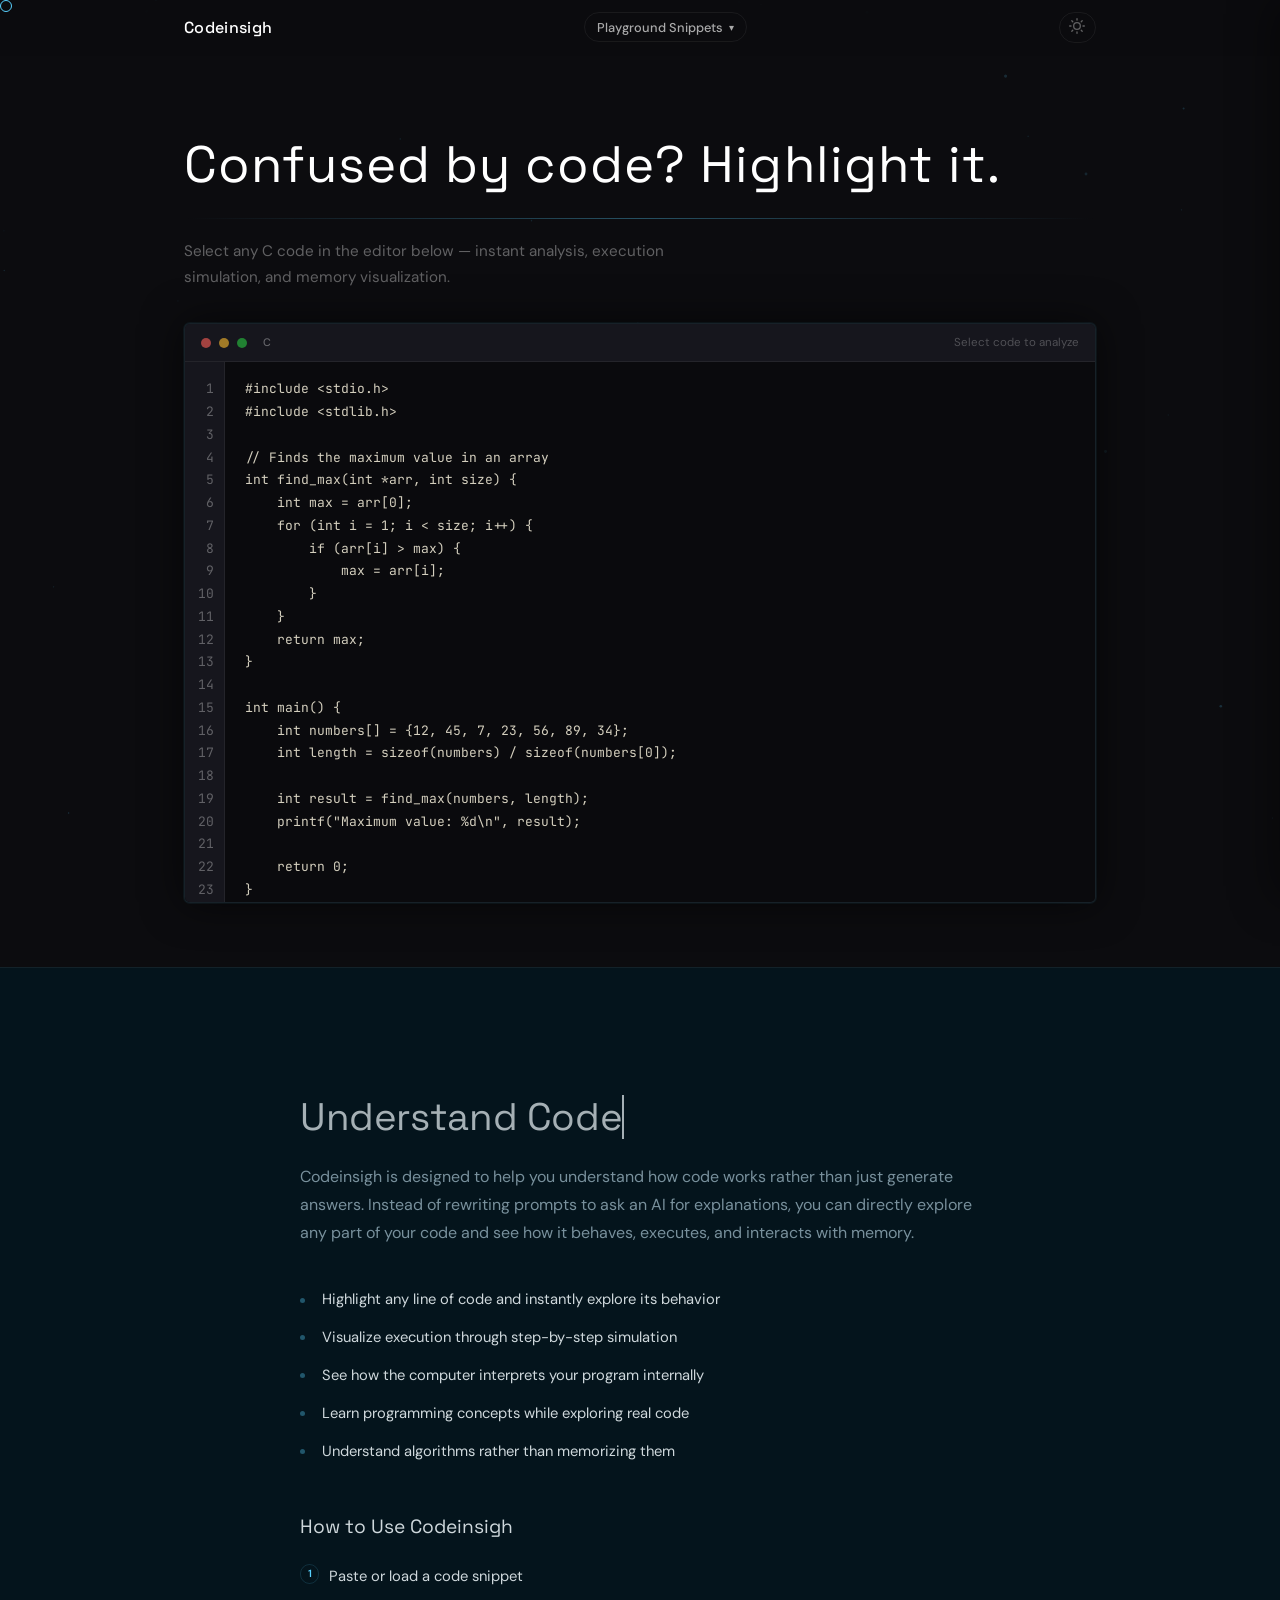
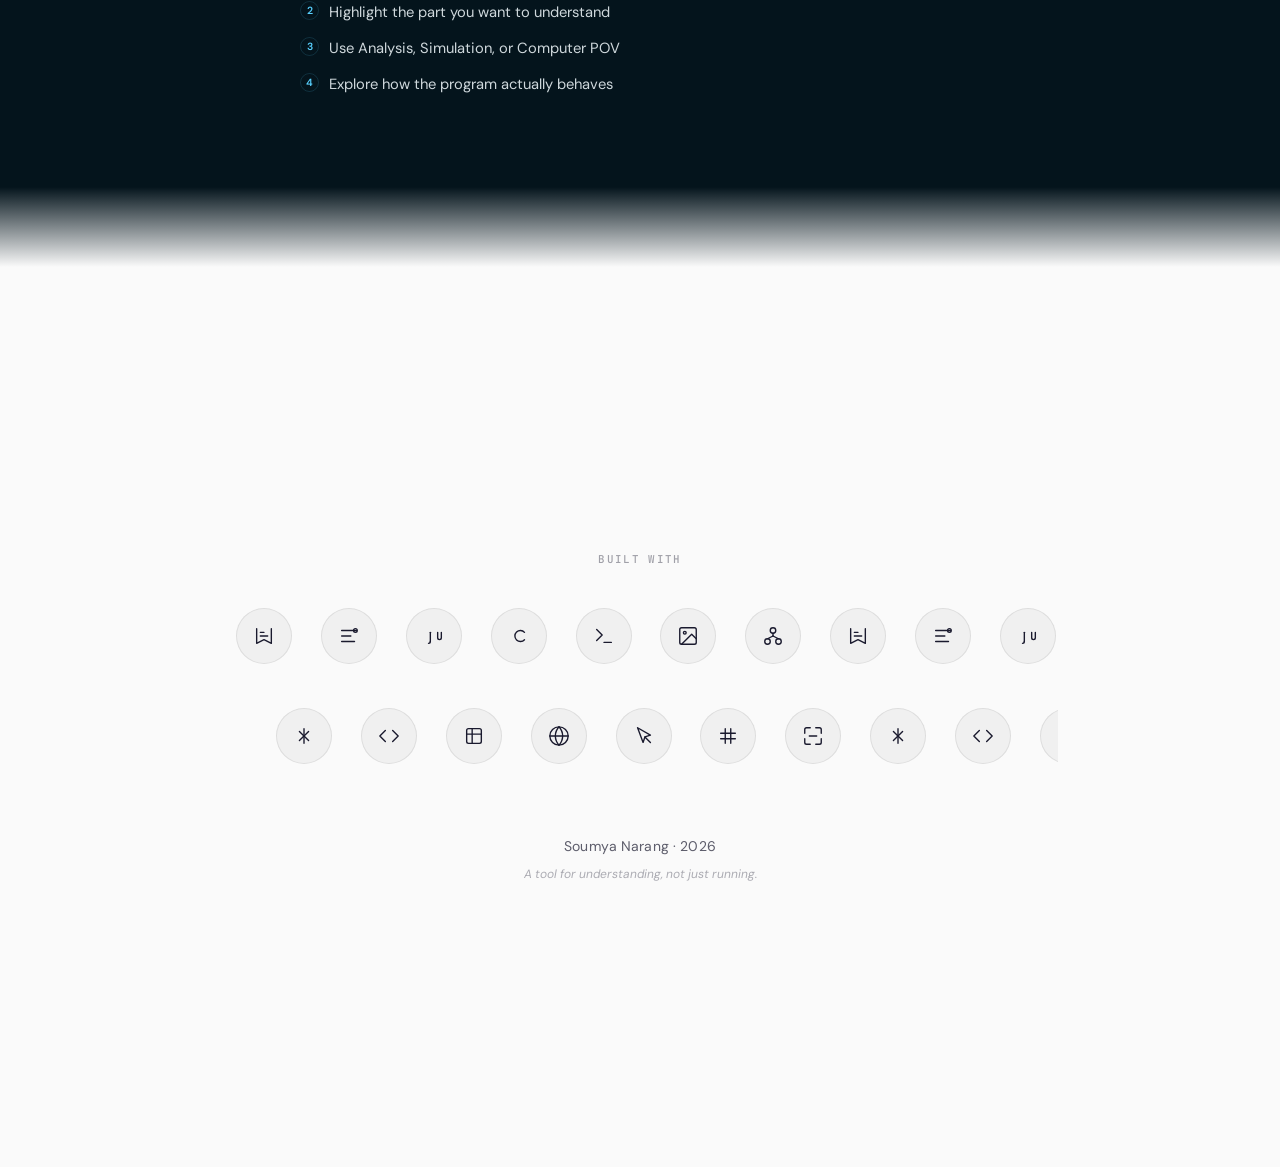
==== commit 699ce764: "Rework dive deeper into reverse causality tracer + panel fixes - Replaced forward-simulation dive de" ====
--- a/index.html
+++ b/index.html
@@ -16,6 +16,7 @@
     rel="stylesheet" />
 
   <link rel="stylesheet" href="style.css?v=23" />
+  <link rel="stylesheet" href="deep-dive.css" />
 </head>
 
 <body>
@@ -182,12 +183,16 @@
     <div class="panel-view panel__body" id="cpov-view" data-view="cpov" style="display:none"></div>
   </aside>
 
+  <!-- Deep Dive Overlay -->
+  <div id="deep-dive-overlay" class="deep-dive-overlay"></div>
+
   <script src="premium.js?v=8"></script>
   <script src="script.js?v=99"></script>
   <script src="simulator.js?v=18"></script>
   <script src="computer-pov.js?v=17"></script>
   <script src="theme.js?v=17"></script>
   <script src="snippets.js?v=18"></script>
+  <script src="deep-dive.js"></script>
 </body>
 
 </html>
--- a/style.css
+++ b/style.css
@@ -122,6 +122,12 @@
               border-color var(--t) var(--ease);
 }
 
+/* Hide custom cursor when Dive Deeper overlay is open */
+.deep-dive-overlay.active ~ .custom-cursor,
+body:has(.deep-dive-overlay.active) .custom-cursor {
+  display: none !important;
+}
+
 .custom-cursor.is-hovering {
   width: 20px;
   height: 20px;
@@ -380,7 +386,7 @@
 .line-numbers {
   width: 40px;
   min-width: 40px;
-  padding: 1rem 0.6rem 1rem 0;
+  padding: 1rem 0.6rem 6rem 0;
   text-align: right;
   font-family: 'JetBrains Mono', monospace;
   font-size: 13px;
@@ -389,11 +395,13 @@
   user-select: none;
   position: sticky;
   left: 0;
+  z-index: 10;
   background: var(--surface-alt);
   border-right: 1px solid var(--border);
   flex-shrink: 0;
   display: flex;
   flex-direction: column;
+  min-height: max-content;
 }
 
 .line-numbers .ln {
@@ -416,7 +424,7 @@
 .code-wrapper {
   flex: 1;
   position: relative;
-  overflow: hidden;
+  /* overflow: hidden removed to allow horizontal scroll on parent */
 }
 
 .code-content {
@@ -424,16 +432,21 @@
   font-size: 13px;
   line-height: 1.75;
   color: var(--code-text);
-  padding: 1rem 1.25rem;
+  padding: 1rem 1.25rem 6rem 1.25rem;
   outline: none;
   white-space: pre;
-  overflow-x: auto;
   min-height: 100%;
   caret-color: var(--accent);
 }
 
-.code-content ::selection {
-  background: var(--accent-dim);
+.code-content ::selection,
+.code-content *::selection {
+  background-color: #264f69; /* Solid color prevents alpha compositing on nested spans */
+}
+
+[data-theme="light"] .code-content ::selection,
+[data-theme="light"] .code-content *::selection {
+  background-color: #d6c6e3;
 }
 
 .annotation-layer {
@@ -647,6 +660,8 @@
   border: 1px solid var(--border);
   border-radius: var(--radius);
   padding: 0.85rem 1rem;
+  overflow-wrap: break-word;
+  word-break: break-word;
 }
 
 .insight-card__label {
@@ -698,6 +713,18 @@
   font-size: 0.82rem;
   color: var(--text-body);
   line-height: 1.55;
+}
+
+/* Expandable "more steps" item */
+.step-list__item--more {
+  color: var(--accent);
+  cursor: pointer;
+  opacity: 0.7;
+  transition: opacity 0.2s ease;
+  font-style: italic;
+}
+.step-list__item--more:hover {
+  opacity: 1;
 }
 
 /* Mistakes */
@@ -762,6 +789,9 @@
   font-family: 'JetBrains Mono', monospace;
   font-size: 0.72rem;
   color: var(--code-text);
+  overflow-wrap: break-word;
+  word-break: break-all;
+  max-width: 100%;
 }
 
 /* ---------- Memory View ---------- */
@@ -1531,4 +1561,66 @@
   font-family: 'JetBrains Mono', monospace;
   font-size: 0.7rem;
   color: var(--code-text);
+}
+
+/* ========== Mobile / Touch Devices ========== */
+@media (hover: none) and (pointer: coarse) {
+  /* Restore default cursor on touch devices */
+  html, body, .theme-toggle, .snip-trigger,
+  .panel__close, .panel-tab, .clear-annotations-btn,
+  .annotation-bubble__dismiss {
+    cursor: auto;
+  }
+
+  /* Hide custom cursor dot entirely */
+  .custom-cursor { display: none !important; }
+
+  /* Make the editor allow touch text selection */
+  .code-content {
+    -webkit-user-select: text;
+    user-select: text;
+    -webkit-touch-callout: none;
+  }
+
+  /* Panel: full-width on mobile */
+  .explanation-panel {
+    width: 100vw;
+    border-left: none;
+    border-top: 1px solid var(--border-accent);
+  }
+
+  /* Larger tap targets for panel tabs */
+  .panel-tab {
+    padding: 0.45rem 0.85rem;
+    font-size: 0.82rem;
+  }
+
+  .panel__close {
+    font-size: 1.4rem;
+    padding: 0.4rem;
+    min-width: 44px;
+    min-height: 44px;
+    display: flex;
+    align-items: center;
+    justify-content: center;
+  }
+
+  /* Slightly larger editor text for readability */
+  .code-content {
+    font-size: 14px;
+  }
+
+  /* Hero padding tweak */
+  .hero {
+    padding: 3rem 1rem 1.5rem;
+  }
+
+  .hero__headline {
+    font-size: clamp(1.6rem, 6vw, 2.4rem);
+  }
+
+  /* Ensure header doesn't hide behind notches */
+  .header__inner {
+    padding: 0.75rem 1rem;
+  }
 }
--- a/deep-dive.css
+++ b/deep-dive.css
@@ -0,0 +1,427 @@
+/* ===== Codeinsigh — deep-dive.css (Dive Deeper — Cinematic Causality) ===== */
+
+/* ── Overlay ───────────────────────────────────────────── */
+.deep-dive-overlay {
+  position: fixed; inset: 0; z-index: 9000;
+  background: #0a0a0c;
+  display: flex; flex-direction: column;
+  opacity: 0; pointer-events: none;
+  transition: opacity .4s ease;
+  font-family: 'JetBrains Mono', monospace;
+  color: #e0e0e0;
+  cursor: default;
+}
+.deep-dive-overlay.active {
+  opacity: 1; pointer-events: auto;
+}
+.deep-dive-overlay.active::before {
+  content: '';
+  position: absolute; inset: 0;
+  background-image: radial-gradient(rgba(255,255,255,.035) 1px, transparent 1px);
+  background-size: 28px 28px;
+  pointer-events: none; z-index: 0;
+  animation: gridFadeIn .8s ease-out;
+}
+@keyframes gridFadeIn {
+  from { opacity: 0; }
+  to   { opacity: 1; }
+}
+
+/* Scan line on open */
+.deep-dive-overlay.active::after {
+  content: '';
+  position: absolute; left: 0; right: 0;
+  height: 2px; top: 0;
+  background: linear-gradient(90deg, transparent, rgba(255,255,255,.15), transparent);
+  animation: scanSweep .8s ease-out forwards;
+  pointer-events: none; z-index: 1;
+}
+@keyframes scanSweep {
+  0%   { top: 0; opacity: 1; }
+  100% { top: 100%; opacity: 0; }
+}
+
+/* ── Header ────────────────────────────────────────────── */
+.dd-header {
+  position: relative; z-index: 1;
+  display: flex; align-items: center; justify-content: space-between;
+  padding: 16px 28px;
+  border-bottom: 1px solid rgba(255,255,255,.05);
+}
+.dd-title {
+  display: flex; align-items: center; gap: 10px;
+  font-size: .9rem; font-weight: 500;
+  letter-spacing: .12em; text-transform: uppercase;
+  color: rgba(255,255,255,.5);
+}
+.dd-title svg { opacity: .5; }
+.dd-close {
+  background: none; border: 1px solid rgba(255,255,255,.1);
+  color: rgba(255,255,255,.35); border-radius: 4px;
+  padding: 5px 14px; font-size: .72rem; cursor: pointer;
+  font-family: 'JetBrains Mono', monospace;
+  letter-spacing: .05em;
+  transition: all .25s;
+}
+.dd-close:hover { color: rgba(255,255,255,.7); border-color: rgba(255,255,255,.25); }
+
+/* ── Layout ────────────────────────────────────────────── */
+.dd-layout {
+  position: relative; z-index: 1;
+  flex: 1; display: flex; flex-direction: column;
+  min-height: 0;
+}
+
+/* ── Canvas (Tree / Picker) ────────────────────────────── */
+.dd-pane--canvas {
+  flex: 1; min-height: 0;
+  overflow: auto; padding: 32px 20px;
+  display: flex; justify-content: center;
+}
+.dd-pane--canvas::-webkit-scrollbar { width: 4px; }
+.dd-pane--canvas::-webkit-scrollbar-thumb { background: rgba(255,255,255,.06); border-radius: 2px; }
+.dd-canvas-content { width: 100%; max-width: 900px; }
+
+/* ── Controls Bar ──────────────────────────────────────── */
+.dd-controls-bar {
+  display: flex; align-items: center; justify-content: space-between;
+  padding: 10px 28px;
+  border-top: 1px solid rgba(255,255,255,.04);
+  border-bottom: 1px solid rgba(255,255,255,.04);
+  background: rgba(255,255,255,.015);
+}
+.dd-step-counter {
+  font-size: .7rem; color: rgba(255,255,255,.3);
+}
+.dd-btn {
+  background: none; border: 1px solid rgba(255,255,255,.08);
+  color: rgba(255,255,255,.35); border-radius: 3px;
+  padding: 5px 12px; font-size: .7rem; cursor: pointer;
+  font-family: 'JetBrains Mono', monospace;
+  transition: all .2s;
+}
+.dd-btn:hover { color: rgba(255,255,255,.6); border-color: rgba(255,255,255,.2); }
+
+/* ── Code Pane ─────────────────────────────────────────── */
+.dd-pane--code {
+  flex-shrink: 0; max-height: 180px; overflow: auto;
+  border-top: 1px solid rgba(255,255,255,.04);
+  background: rgba(0,0,0,.5);
+}
+.dd-pane--code::-webkit-scrollbar { width: 4px; }
+.dd-pane--code::-webkit-scrollbar-thumb { background: rgba(255,255,255,.06); border-radius: 2px; }
+.dd-code-block {
+  font-size: .78rem; line-height: 1.8;
+  padding: 12px 20px;
+}
+.dd-line {
+  display: flex; gap: 16px; padding: 1px 8px;
+  border-radius: 2px; transition: all .35s ease;
+  border-left: 2px solid transparent;
+}
+.dd-line.active {
+  background: rgba(255,255,255,.04);
+  border-left-color: rgba(255,255,255,.35);
+}
+.dd-line-num {
+  color: rgba(255,255,255,.15); min-width: 20px;
+  text-align: right; user-select: none; font-size: .7rem;
+}
+.dd-line-code { white-space: pre; color: rgba(255,255,255,.55); }
+.dd-line.active .dd-line-code { color: rgba(255,255,255,.85); }
+
+/* ============================================================
+   RESULT PICKER
+   ============================================================ */
+.dd-picker {
+  display: flex; flex-direction: column; align-items: center;
+  animation: pickerReveal .6s ease-out;
+}
+@keyframes pickerReveal {
+  from { opacity: 0; transform: translateY(20px); }
+  to   { opacity: 1; transform: translateY(0); }
+}
+.dd-picker-title {
+  font-size: .75rem; font-weight: 400;
+  color: rgba(255,255,255,.2);
+  letter-spacing: .15em; text-transform: uppercase;
+  margin-bottom: 6px;
+}
+.dd-picker-sub {
+  font-size: .7rem; color: rgba(255,255,255,.12);
+  margin-bottom: 40px; font-family: 'DM Sans', sans-serif;
+}
+.dd-picker-section {
+  width: 100%; max-width: 500px;
+  margin-bottom: 28px;
+}
+.dd-picker-section-title {
+  font-size: .6rem; color: rgba(255,255,255,.15);
+  letter-spacing: .12em; text-transform: uppercase;
+  margin-bottom: 12px;
+  padding-bottom: 6px; border-bottom: 1px solid rgba(255,255,255,.04);
+}
+
+/* ── Result Row ── */
+.dd-result-row {
+  display: flex; align-items: center; gap: 12px;
+  padding: 10px 16px;
+  cursor: pointer; position: relative;
+  transition: all .25s ease;
+}
+.dd-result-row::after {
+  content: '';
+  position: absolute; bottom: 0; left: 16px; right: 16px;
+  height: 1px; background: rgba(255,255,255,.03);
+}
+.dd-result-row:hover {
+  background: rgba(255,255,255,.025);
+}
+.dd-result-row:hover .dd-result-arrow {
+  opacity: 1; transform: translateX(0);
+}
+.dd-result-row:hover .dd-result-name { color: rgba(255,255,255,.7); }
+.dd-result-row:active { background: rgba(255,255,255,.04); }
+
+/* Ripple effect on click */
+.dd-result-row .dd-ripple {
+  position: absolute; border-radius: 50%;
+  background: rgba(255,255,255,.08);
+  transform: scale(0); animation: rippleOut .5s ease-out forwards;
+  pointer-events: none;
+}
+@keyframes rippleOut {
+  to { transform: scale(4); opacity: 0; }
+}
+
+.dd-result-name {
+  font-size: .8rem; color: rgba(255,255,255,.4);
+  min-width: 80px; transition: color .2s;
+}
+.dd-result-dots {
+  flex: 1; overflow: hidden;
+  color: rgba(255,255,255,.06);
+  font-size: .6rem; letter-spacing: 3px;
+}
+.dd-result-val {
+  font-size: .9rem; color: rgba(255,255,255,.65);
+  font-weight: 500; min-width: 40px; text-align: right;
+}
+.dd-result-arrow {
+  opacity: 0; transform: translateX(-6px);
+  transition: all .25s ease;
+  color: rgba(255,255,255,.25); font-size: .7rem;
+}
+
+/* Staggered row entry */
+.dd-result-row { animation: rowSlideIn .4s ease-out both; }
+.dd-result-row:nth-child(1) { animation-delay: .05s; }
+.dd-result-row:nth-child(2) { animation-delay: .1s; }
+.dd-result-row:nth-child(3) { animation-delay: .15s; }
+.dd-result-row:nth-child(4) { animation-delay: .2s; }
+.dd-result-row:nth-child(5) { animation-delay: .25s; }
+.dd-result-row:nth-child(6) { animation-delay: .3s; }
+.dd-result-row:nth-child(7) { animation-delay: .35s; }
+.dd-result-row:nth-child(8) { animation-delay: .4s; }
+@keyframes rowSlideIn {
+  from { opacity: 0; transform: translateX(-12px); }
+  to   { opacity: 1; transform: translateX(0); }
+}
+
+/* ============================================================
+   CAUSALITY TREE
+   ============================================================ */
+.dd-tree {
+  display: flex; flex-direction: column; align-items: center;
+  padding: 10px 0;
+}
+
+/* ── Node ── */
+.dd-node {
+  display: flex; flex-direction: column; align-items: center;
+  position: relative;
+}
+
+/* The dot — the anchor point of each node */
+.dd-dot {
+  width: 8px; height: 8px; border-radius: 50%;
+  background: rgba(255,255,255,.5);
+  margin-bottom: 10px;
+  position: relative; z-index: 2;
+  animation: dotAppear .3s ease-out;
+}
+@keyframes dotAppear {
+  from { transform: scale(0); }
+  to   { transform: scale(1); }
+}
+
+/* Pulsing ring for expandable nodes */
+.dd-node:not(.is-terminal):not(.is-expanded) .dd-dot::after {
+  content: '';
+  position: absolute; inset: -6px;
+  border: 1px solid rgba(255,255,255,.15);
+  border-radius: 50%;
+  animation: pulseRing 2s ease-in-out infinite;
+}
+@keyframes pulseRing {
+  0%, 100% { transform: scale(1); opacity: .5; }
+  50%      { transform: scale(1.6); opacity: 0; }
+}
+
+/* Terminal dot — solid checkmark feel */
+.dd-node.is-terminal .dd-dot {
+  background: rgba(255,255,255,.2);
+  box-shadow: none;
+}
+
+/* ── Node Info ── */
+.dd-node-info {
+  display: flex; align-items: baseline; gap: 6px;
+  margin-bottom: 4px; cursor: pointer;
+  transition: opacity .2s;
+}
+.dd-node:not(.is-terminal) .dd-node-info:hover { opacity: .8; }
+
+.dd-node-name {
+  font-size: .75rem; color: rgba(255,255,255,.35);
+}
+.dd-node-eq {
+  font-size: .65rem; color: rgba(255,255,255,.15);
+}
+.dd-node-val {
+  font-size: 1.1rem; font-weight: 600;
+  color: rgba(255,255,255,.75);
+}
+
+/* ── Node Metadata ── */
+.dd-node-meta {
+  font-size: .6rem; color: rgba(255,255,255,.15);
+  font-family: 'DM Sans', sans-serif;
+  margin-bottom: 4px; text-align: center;
+  max-width: 180px; line-height: 1.4;
+}
+
+/* ── Expand indicator (SVG icon) ── */
+.dd-node-action {
+  cursor: pointer; margin-top: 4px;
+  opacity: .2; transition: opacity .25s, transform .25s;
+}
+.dd-node-action:hover { opacity: .5; transform: scale(1.15); }
+.dd-node-action svg {
+  width: 16px; height: 16px;
+  stroke: rgba(255,255,255,.6); fill: none;
+  stroke-width: 1.5;
+}
+
+/* Terminal badge */
+.dd-node-badge {
+  font-size: .55rem; color: rgba(255,255,255,.2);
+  letter-spacing: .1em; text-transform: uppercase;
+  margin-top: 4px;
+  display: flex; align-items: center; gap: 4px;
+}
+.dd-node-badge svg {
+  width: 10px; height: 10px;
+  stroke: rgba(255,255,255,.25); fill: none;
+  stroke-width: 2;
+}
+
+/* ── Children ── */
+.dd-node-children {
+  display: flex; gap: 40px;
+  justify-content: center;
+  padding-top: 40px;
+  position: relative;
+}
+
+/* Vertical connector from parent dot down */
+.dd-node-children::before {
+  content: '';
+  position: absolute; top: 0; left: 50%;
+  width: 1px; height: 40px;
+  transform: translateX(-50%);
+  background: rgba(255,255,255,.06);
+  animation: lineDrawDown .4s ease-out;
+}
+@keyframes lineDrawDown {
+  from { height: 0; }
+  to   { height: 40px; }
+}
+
+/* Traveling dot on vertical connector */
+.dd-node-children::after {
+  content: '';
+  position: absolute; left: 50%;
+  width: 3px; height: 3px; border-radius: 50%;
+  background: rgba(255,255,255,.35);
+  transform: translateX(-50%);
+  animation: travelDown 1.8s ease-in-out infinite;
+}
+@keyframes travelDown {
+  0%   { top: 0; opacity: 0; }
+  20%  { opacity: 1; }
+  80%  { opacity: 1; }
+  100% { top: 38px; opacity: 0; }
+}
+
+/* Horizontal connector for multiple children */
+.dd-node-children.multi {
+  position: relative;
+}
+.dd-node-children.multi .dd-hline {
+  position: absolute; top: 40px;
+  height: 1px; background: rgba(255,255,255,.06);
+  animation: lineDrawH .5s ease-out .2s both;
+}
+@keyframes lineDrawH {
+  from { width: 0; }
+  to   { width: 100%; }
+}
+
+/* Each child's vertical connector stub */
+.dd-child-wrapper {
+  display: flex; flex-direction: column; align-items: center;
+  position: relative;
+}
+.dd-child-wrapper::before {
+  content: '';
+  position: absolute; top: -40px; left: 50%;
+  width: 1px; height: 40px;
+  background: rgba(255,255,255,.06);
+  transform: translateX(-50%);
+}
+/* Hide stub for single child (parent line is sufficient) */
+.dd-node-children:not(.multi) .dd-child-wrapper::before { display: none; }
+
+/* ── Node Entry Animation ── */
+.dd-node-enter {
+  animation: nodeBloomIn .45s ease-out both;
+}
+.dd-node-enter:nth-child(2) { animation-delay: .1s; }
+.dd-node-enter:nth-child(3) { animation-delay: .2s; }
+.dd-node-enter:nth-child(4) { animation-delay: .3s; }
+.dd-node-enter:nth-child(5) { animation-delay: .4s; }
+@keyframes nodeBloomIn {
+  from { opacity: 0; transform: translateY(-14px) scale(.85); }
+  to   { opacity: 1; transform: translateY(0) scale(1); }
+}
+
+/* ── Focused node ── */
+.dd-node.is-focused > .dd-dot {
+  background: rgba(255,255,255,.8);
+  box-shadow: 0 0 12px rgba(255,255,255,.15);
+}
+.dd-node.is-focused > .dd-node-info .dd-node-val {
+  color: rgba(255,255,255,.95);
+}
+
+/* ============================================================
+   RESPONSIVE
+   ============================================================ */
+@media (max-width: 600px) {
+  .dd-header { padding: 12px 16px; }
+  .dd-pane--canvas { padding: 20px 10px; }
+  .dd-node-children { gap: 16px; flex-wrap: wrap; }
+  .dd-result-row { padding: 8px 10px; }
+  .dd-node-val { font-size: .9rem; }
+}
